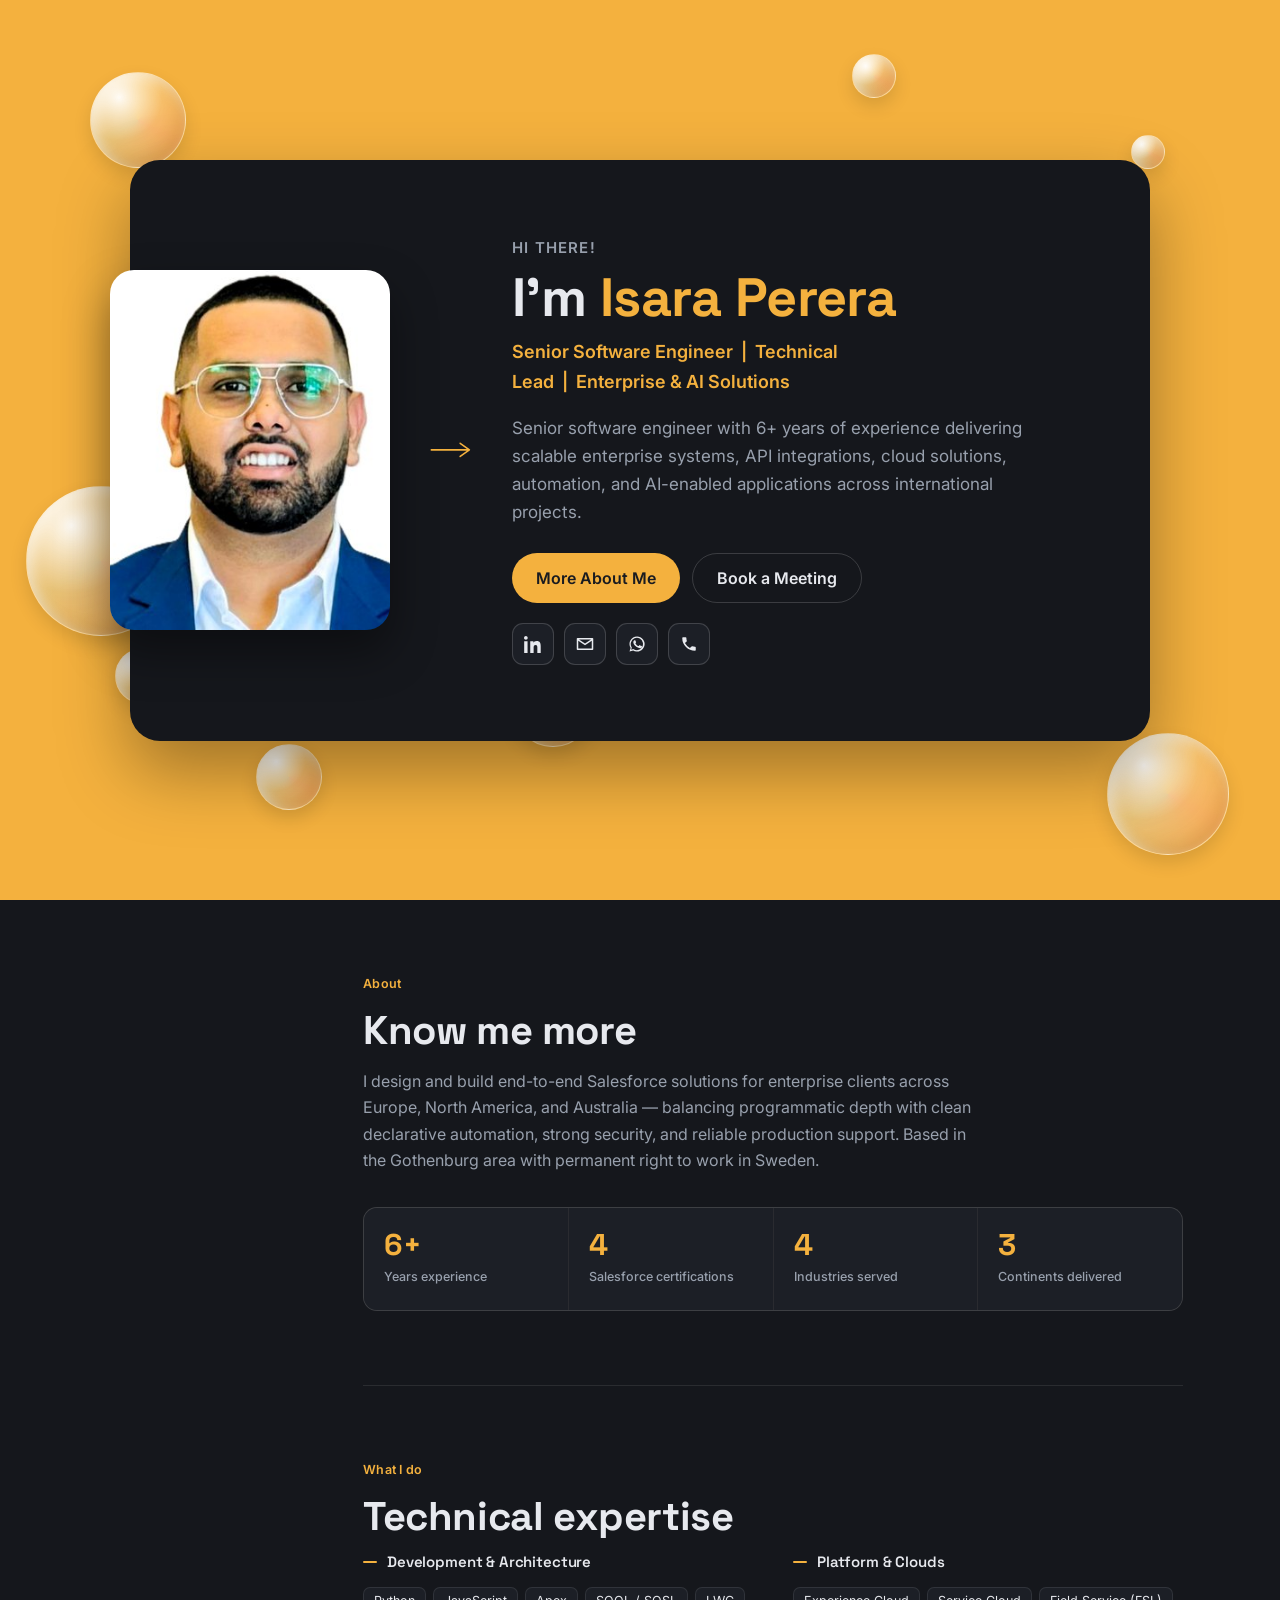
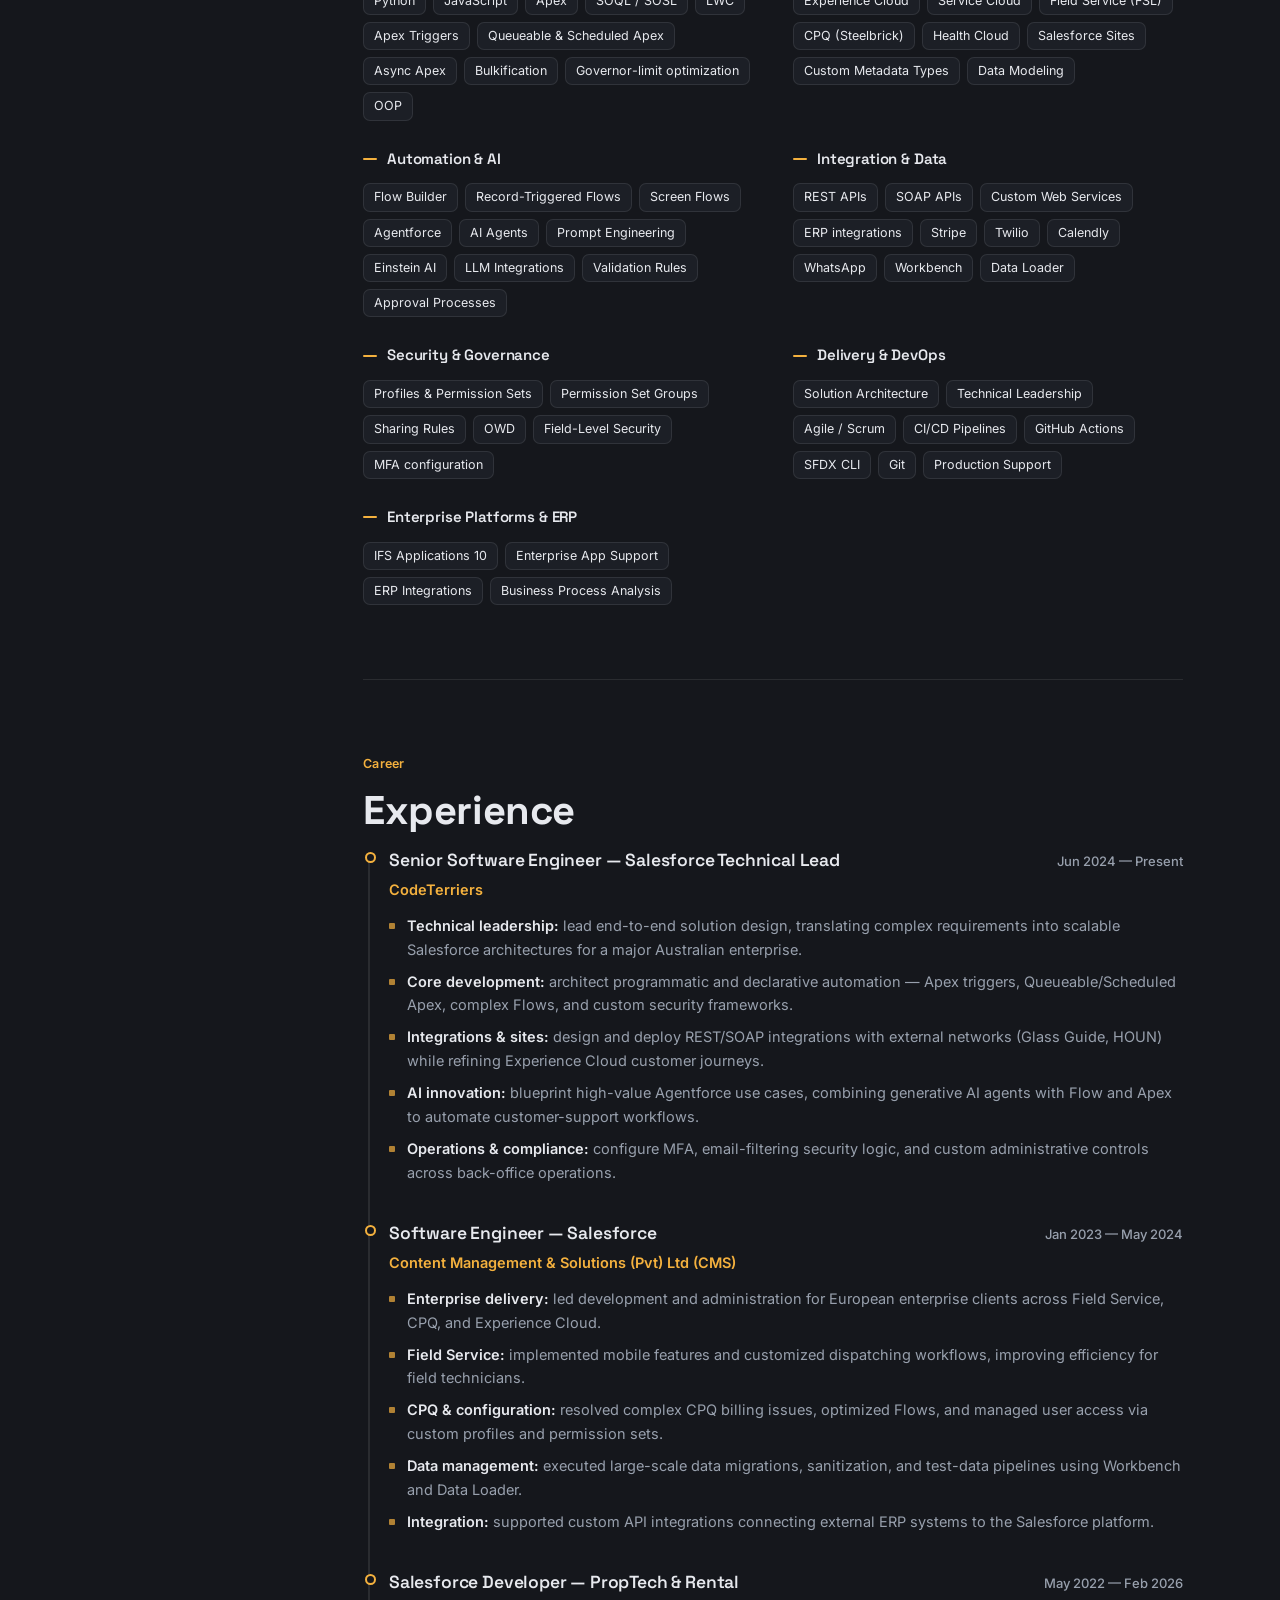
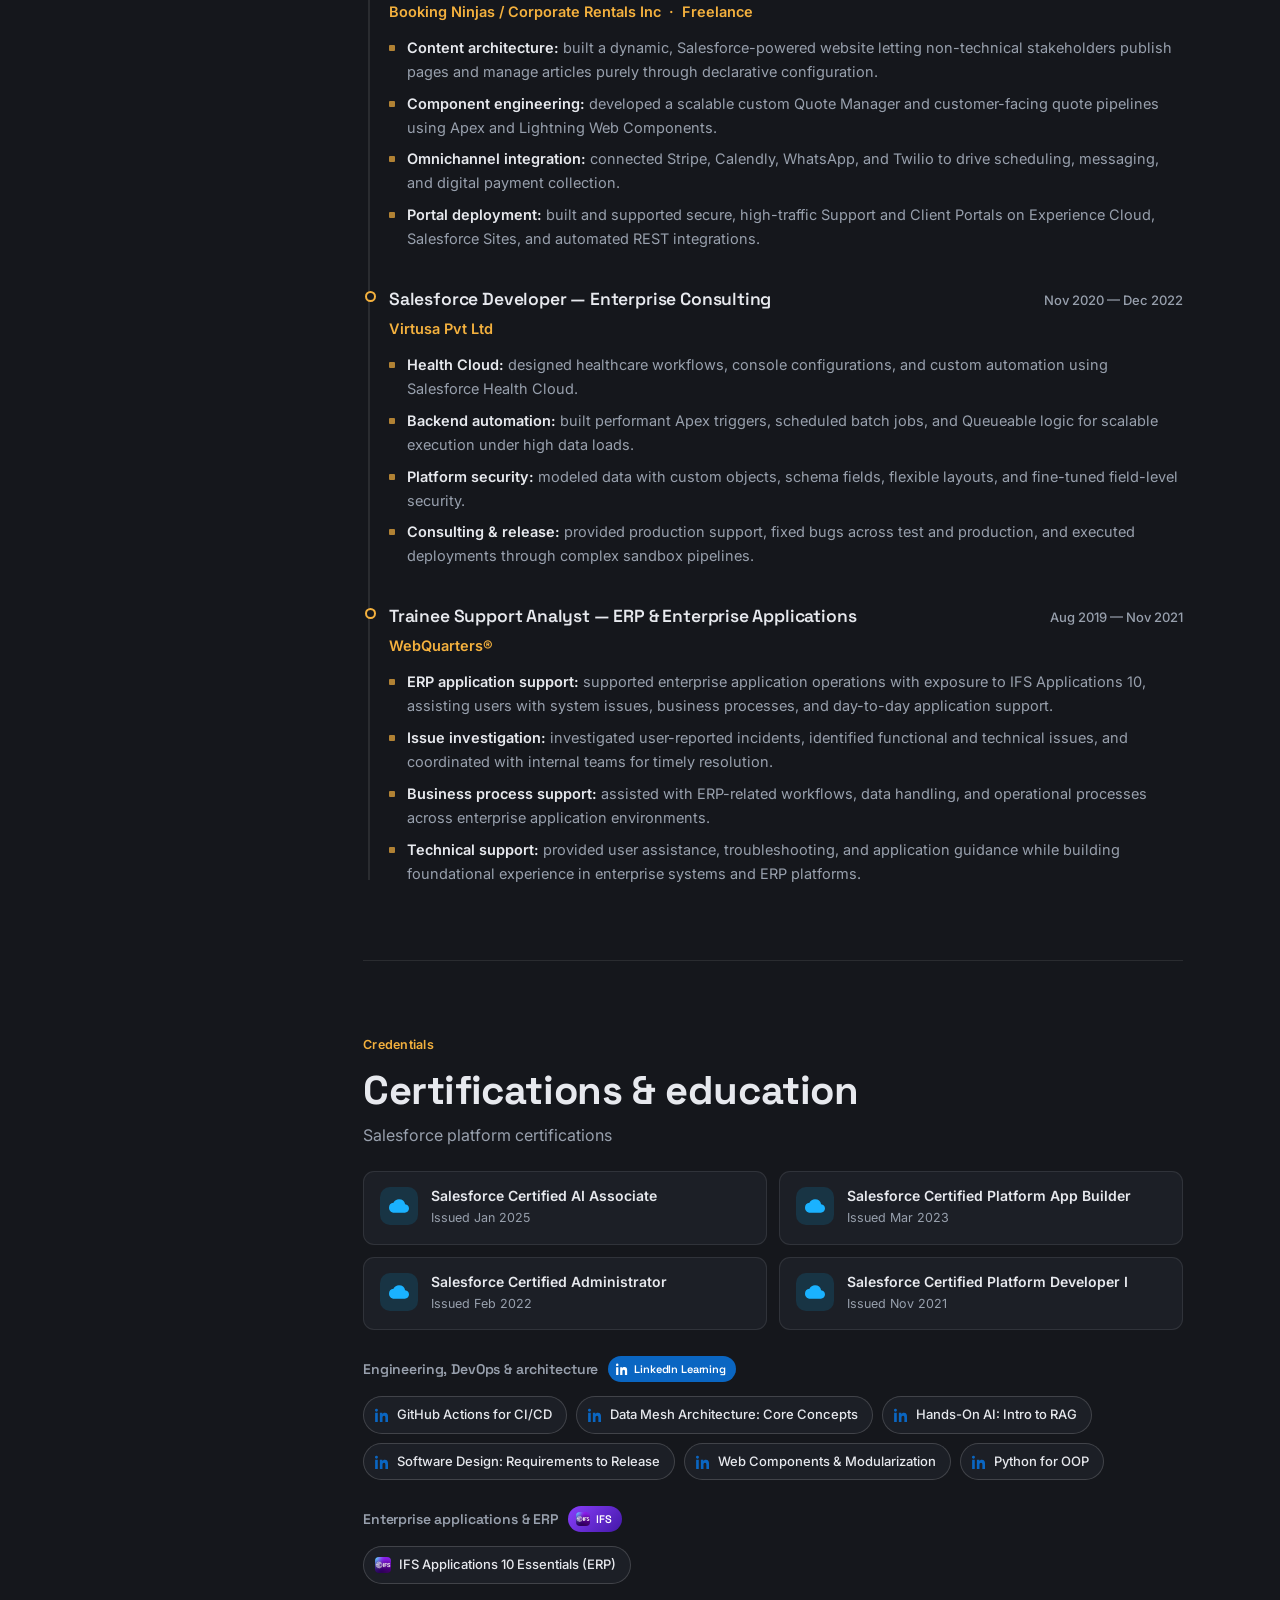
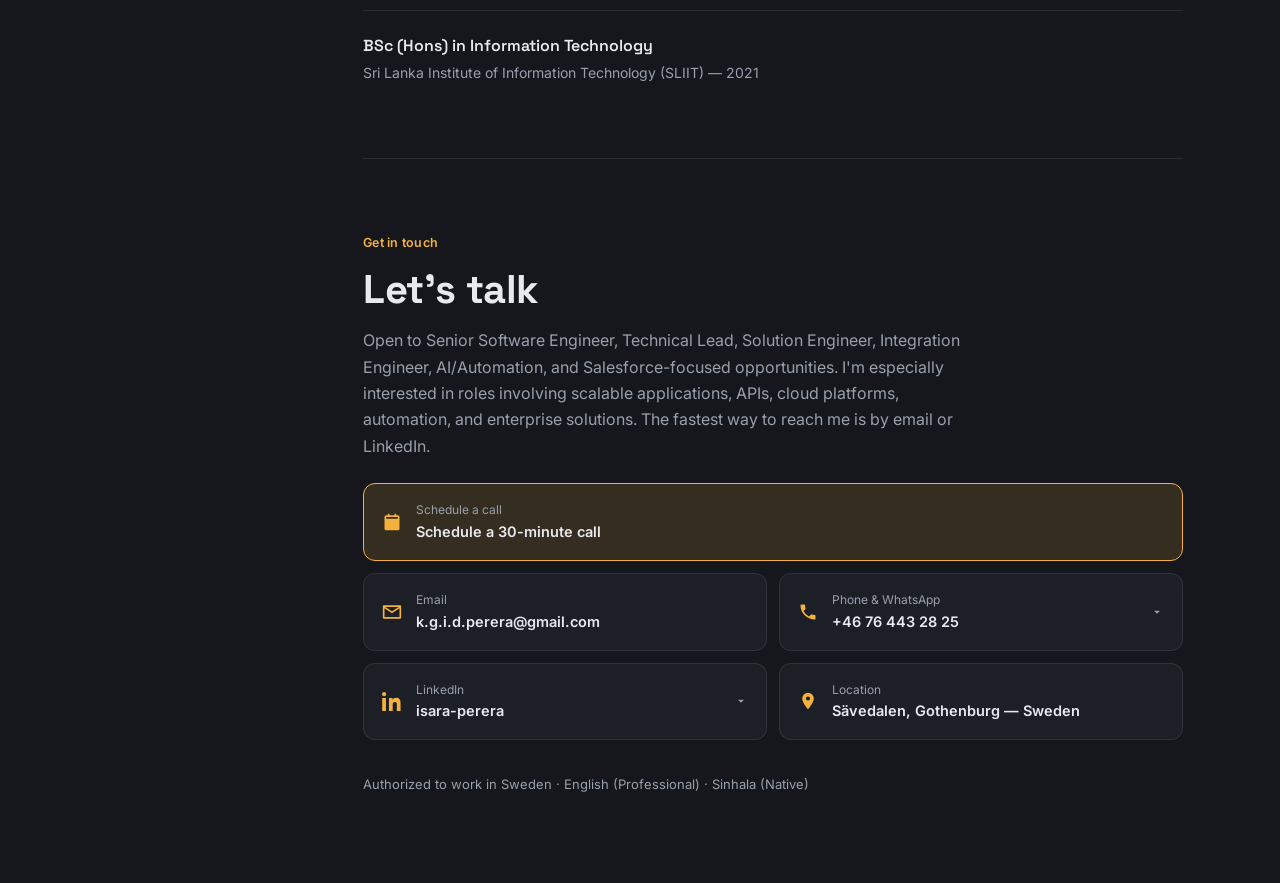
==== index.html @ 3a5e93e7 "feat: add quick contact options with icons for LinkedIn, email, WhatsApp, and phone" ====
<!DOCTYPE html>
<html lang="en" data-theme="amber">
<head>
<meta charset="UTF-8">
<meta name="viewport" content="width=device-width, initial-scale=1, viewport-fit=cover">
<meta name="google-site-verification" content="HHTcmz56D9b83a07mxoFYYijJ1wUffvLpHTRKoMiZHQ" />
<title>Isara Perera — Senior Software Engineer & Technical Lead</title>
<link rel="preconnect" href="https://fonts.googleapis.com">
<link rel="preconnect" href="https://fonts.gstatic.com" crossorigin>
<link href="https://fonts.googleapis.com/css2?family=Space+Grotesk:wght@500;600;700&family=Inter:wght@400;500;600&display=swap" rel="stylesheet">
<link href="https://assets.calendly.com/assets/external/widget.css" rel="stylesheet">
<link rel="stylesheet" href="css/styles.css">
</head>
<body class="cover-open">

  <!-- LANDING COVER -->
  <div class="cover" id="cover">
    <div class="cover-bubbles" aria-hidden="true">
      <span class="bub b1"></span>
      <span class="bub b2"></span>
      <span class="bub b3"></span>
      <span class="bub b4"></span>
      <span class="bub b5"></span>
      <span class="bub b6"></span>
      <span class="bub b7"></span>
      <span class="bub b8"></span>
      <span class="bub b9"></span>
      <span class="bub b10"></span>
      <span class="bub b11"></span>
    </div>
    <div class="cover-card">
      <div class="cover-photo-wrap">
        <div class="cover-photo">
          <img id="coverImg" class="zoomable" alt="Isara Perera">
          <span class="zoom-hint"><svg viewBox="0 0 24 24" fill="none" stroke="currentColor" stroke-width="2"><circle cx="11" cy="11" r="7"/><path d="M21 21l-4.3-4.3M11 8v6M8 11h6"/></svg>Click to zoom</span>
        </div>
      </div>
      <div class="cover-arrow" aria-hidden="true">
        <svg viewBox="0 0 64 24" fill="none" xmlns="http://www.w3.org/2000/svg">
          <path d="M2 12h56M46 2l14 10-14 10" stroke="currentColor" stroke-width="2.4" stroke-linecap="round" stroke-linejoin="round"/>
        </svg>
      </div>
      <div class="cover-text">
        <p class="cover-hi">Hi there!</p>
        <h1 class="cover-name">I'm <b>Isara Perera</b></h1>
        <p class="cover-role">Senior Software Engineer &nbsp;|&nbsp; Technical Lead &nbsp;|&nbsp; Enterprise &amp; AI Solutions</p>
        <p class="cover-blurb">Senior software engineer with 6+ years of experience delivering scalable enterprise systems, API integrations, cloud solutions, automation, and AI-enabled applications across international projects.</p>
        <div class="cover-cta">
          <button type="button" class="btn solid cover-btn" id="moreAboutBtn">More About Me</button>
          <button type="button" class="btn ghost cover-btn calendly-trigger" data-calendly-url="https://calendly.com/k-g-i-d-perera/30min">Book a Meeting</button>
        </div>
        <div class="cover-quick" role="group" aria-label="Quick contact actions">
          <a href="https://www.linkedin.com/in/isara-perera-a43a0313a" target="_blank" rel="noopener" aria-label="LinkedIn">
            <svg viewBox="0 0 24 24"><path d="M4.98 3.5A2.5 2.5 0 1 1 0 3.5a2.5 2.5 0 0 1 4.98 0ZM.24 8.25h4.5V24H.24V8.25ZM8.24 8.25h4.32v2.15h.06c.6-1.14 2.07-2.34 4.26-2.34 4.56 0 5.4 3 5.4 6.9V24h-4.5v-6.9c0-1.65-.03-3.78-2.3-3.78-2.3 0-2.65 1.8-2.65 3.66V24h-4.5V8.25Z"/></svg>
          </a>
          <a href="mailto:k.g.i.d.perera@gmail.com" aria-label="Email">
            <svg viewBox="0 0 24 24"><path d="M2 4h20a1 1 0 0 1 1 1v14a1 1 0 0 1-1 1H2a1 1 0 0 1-1-1V5a1 1 0 0 1 1-1Zm10 7.2 8-5.2H4l8 5.2Zm0 2.3L3 7.6V18h18V7.6l-9 5.9Z"/></svg>
          </a>
          <a href="https://wa.me/46764432825" target="_blank" rel="noopener" aria-label="WhatsApp">
            <svg viewBox="0 0 24 24"><path d="M17.5 14.4c-.3-.1-1.6-.8-1.9-.9-.2-.1-.4-.1-.6.1-.2.3-.7.9-.8 1-.2.2-.3.2-.5.1-.3-.1-1.2-.4-2.2-1.4-.8-.7-1.4-1.6-1.5-1.9-.2-.3 0-.4.1-.6l.4-.5c.1-.1.2-.3.2-.4.1-.2 0-.3 0-.5-.1-.1-.6-1.5-.8-2-.2-.5-.4-.4-.6-.4h-.5c-.2 0-.5.1-.7.3-.2.3-1 1-1 2.3 0 1.4 1 2.7 1.1 2.9.1.2 2 3.1 4.9 4.3.7.3 1.2.5 1.6.6.7.2 1.3.2 1.8.1.5-.1 1.6-.7 1.9-1.3.2-.6.2-1.1.2-1.3-.1-.1-.3-.2-.6-.3ZM12 2a10 10 0 0 0-8.5 15.2L2 22l4.9-1.5A10 10 0 1 0 12 2Zm0 18.2c-1.6 0-3.2-.4-4.5-1.3l-.3-.2-3 .9.9-2.9-.2-.3A8.2 8.2 0 1 1 12 20.2Z"/></svg>
          </a>
          <a href="tel:+46764432825" aria-label="Call">
            <svg viewBox="0 0 24 24"><path d="M6.6 10.8a15.9 15.9 0 0 0 6.6 6.6l2.2-2.2a1 1 0 0 1 1-.25c1.1.37 2.3.57 3.6.57a1 1 0 0 1 1 1V20a1 1 0 0 1-1 1A17 17 0 0 1 3 4a1 1 0 0 1 1-1h3.5a1 1 0 0 1 1 1c0 1.3.2 2.5.57 3.6a1 1 0 0 1-.25 1L6.6 10.8Z"/></svg>
          </a>
        </div>
      </div>
    </div>
  </div>

  <!-- MOBILE TOPBAR -->
  <header class="topbar">
    <span class="tb-name">Isara Perera</span>
    <button class="menu-btn" id="menuBtn" aria-label="Open navigation" aria-expanded="false">
      <span></span><span></span><span></span>
    </button>
  </header>
  <div class="scrim" id="scrim"></div>

  <!-- LEFT RAIL -->
  <aside class="rail home-active" id="rail">
    <div class="avatar"><img id="avatarImg" src="[data-uri]" alt="Isara Perera"></div>
    <div class="name">Isara Perera</div>
    <div class="role">Senior Software Engineer</div>
    <div class="role">Technical Lead</div>
    <hr>
    <nav class="railnav" id="railnav">
      <a href="#home" class="active"><span class="dot"></span>Home</a>
      <a href="#about"><span class="dot"></span>About</a>
      <a href="#expertise"><span class="dot"></span>Expertise</a>
      <a href="#experience"><span class="dot"></span>Experience</a>
      <a href="#certifications"><span class="dot"></span>Certifications</a>
      <a href="#contact"><span class="dot"></span>Contact</a>
    </nav>
    <div class="foot">
      <div class="socials">
        <a href="https://www.linkedin.com/in/isara-perera-a43a0313a" target="_blank" rel="noopener" aria-label="LinkedIn">
          <svg viewBox="0 0 24 24"><path d="M4.98 3.5A2.5 2.5 0 1 1 0 3.5a2.5 2.5 0 0 1 4.98 0ZM.24 8.25h4.5V24H.24V8.25ZM8.24 8.25h4.32v2.15h.06c.6-1.14 2.07-2.34 4.26-2.34 4.56 0 5.4 3 5.4 6.9V24h-4.5v-6.9c0-1.65-.03-3.78-2.3-3.78-2.3 0-2.65 1.8-2.65 3.66V24h-4.5V8.25Z"/></svg>
        </a>
        <a href="mailto:k.g.i.d.perera@gmail.com" aria-label="Email">
          <svg viewBox="0 0 24 24"><path d="M2 4h20a1 1 0 0 1 1 1v14a1 1 0 0 1-1 1H2a1 1 0 0 1-1-1V5a1 1 0 0 1 1-1Zm10 7.2 8-5.2H4l8 5.2Zm0 2.3L3 7.6V18h18V7.6l-9 5.9Z"/></svg>
        </a>
        <a href="https://wa.me/46764432825" target="_blank" rel="noopener" aria-label="WhatsApp">
          <svg viewBox="0 0 24 24"><path d="M17.5 14.4c-.3-.1-1.6-.8-1.9-.9-.2-.1-.4-.1-.6.1-.2.3-.7.9-.8 1-.2.2-.3.2-.5.1-.3-.1-1.2-.4-2.2-1.4-.8-.7-1.4-1.6-1.5-1.9-.2-.3 0-.4.1-.6l.4-.5c.1-.1.2-.3.2-.4.1-.2 0-.3 0-.5-.1-.1-.6-1.5-.8-2-.2-.5-.4-.4-.6-.4h-.5c-.2 0-.5.1-.7.3-.2.3-1 1-1 2.3 0 1.4 1 2.7 1.1 2.9.1.2 2 3.1 4.9 4.3.7.3 1.2.5 1.6.6.7.2 1.3.2 1.8.1.5-.1 1.6-.7 1.9-1.3.2-.6.2-1.1.2-1.3-.1-.1-.3-.2-.6-.3ZM12 2a10 10 0 0 0-8.5 15.2L2 22l4.9-1.5A10 10 0 1 0 12 2Zm0 18.2c-1.6 0-3.2-.4-4.5-1.3l-.3-.2-3 .9.9-2.9-.2-.3A8.2 8.2 0 1 1 12 20.2Z"/></svg>
        </a>
        <a href="tel:+46764432825" aria-label="Call">
          <svg viewBox="0 0 24 24"><path d="M6.6 10.8a15.9 15.9 0 0 0 6.6 6.6l2.2-2.2a1 1 0 0 1 1-.25c1.1.37 2.3.57 3.6.57a1 1 0 0 1 1 1V20a1 1 0 0 1-1 1A17 17 0 0 1 3 4a1 1 0 0 1 1-1h3.5a1 1 0 0 1 1 1c0 1.3.2 2.5.57 3.6a1 1 0 0 1-.25 1L6.6 10.8Z"/></svg>
        </a>
      </div>
      <div class="swatches" role="group" aria-label="Colour theme">
        <span class="lbl">Theme</span>
        <button class="swatch sw-amber" data-set="amber" aria-pressed="true" aria-label="Amber"></button>
        <button class="swatch sw-ocean" data-set="ocean" aria-pressed="false" aria-label="Ocean"></button>
        <button class="swatch sw-teal" data-set="teal" aria-pressed="false" aria-label="Teal"></button>
        <button class="swatch sw-violet" data-set="violet" aria-pressed="false" aria-label="Violet"></button>
        <button class="swatch sw-coral" data-set="coral" aria-pressed="false" aria-label="Coral"></button>
      </div>
    </div>
  </aside>

  <main>
    <!-- HERO -->
    <section id="home">
      <div class="hero-flex">
        <div class="hero-photo">
          <img id="heroImg" class="zoomable" alt="Isara Perera">
          <span class="zoom-hint"><svg viewBox="0 0 24 24" fill="none" stroke="currentColor" stroke-width="2"><circle cx="11" cy="11" r="7"/><path d="M21 21l-4.3-4.3M11 8v6M8 11h6"/></svg>Click to zoom</span>
        </div>
        <div class="hero-text">
          <h1 class="hero-name">I'm <b>Isara Perera</b></h1>
          <p class="hero-role">Senior Software Engineer &nbsp;|&nbsp; Technical Lead &nbsp;|&nbsp; Enterprise &amp; AI Solutions</p>
          <p class="hero-blurb">Senior Software Engineer and Technical Lead with 6+ years of experience across enterprise applications, ERP, integrations, automation, and cloud-based solutions. I turn complex business requirements into scalable, secure, and maintainable systems using modern software engineering practices, cloud platforms, APIs, automation, and AI — with deep expertise in Salesforce.</p>
          <div class="hero-cta">
            <a href="#experience" class="btn solid">See my work</a>
            <a href="#contact" class="btn ghost">Get in touch</a>
            <a href="Isara-Perera-CV.pdf" class="btn ghost" download>Download CV</a>
          </div>
        </div>
      </div>
    </section>

    <!-- ABOUT -->
    <section id="about">
      <p class="eyebrow">About</p>
      <h2 class="title">Know me more</h2>
      <p class="lead">I design and build end-to-end Salesforce solutions for enterprise clients across Europe, North America, and Australia — balancing programmatic depth with clean declarative automation, strong security, and reliable production support. Based in the Gothenburg area with permanent right to work in Sweden.</p>
      <div class="stats">
        <div class="stat"><div class="n">6+</div><div class="k">Years experience</div></div>
        <div class="stat"><div class="n">4</div><div class="k">Salesforce certifications</div></div>
        <div class="stat"><div class="n">4</div><div class="k">Industries served</div></div>
        <div class="stat"><div class="n">3</div><div class="k">Continents delivered</div></div>
      </div>
    </section>

    <!-- EXPERTISE -->
    <section id="expertise">
      <p class="eyebrow">What I do</p>
      <h2 class="title">Technical expertise</h2>
      <div class="exp-grid">
        <div class="exp-cat">
          <h3>Development &amp; Architecture</h3>
          <div class="tags">
            <span class="tag">Python</span><span class="tag">JavaScript</span>
            <span class="tag">Apex</span><span class="tag">SOQL / SOSL</span><span class="tag">LWC</span>
            <span class="tag">Apex Triggers</span><span class="tag">Queueable &amp; Scheduled Apex</span>
            <span class="tag">Async Apex</span><span class="tag">Bulkification</span>
            <span class="tag">Governor-limit optimization</span><span class="tag">OOP</span>
          </div>
        </div>
        <div class="exp-cat">
          <h3>Platform &amp; Clouds</h3>
          <div class="tags">
            <span class="tag">Experience Cloud</span><span class="tag">Service Cloud</span>
            <span class="tag">Field Service (FSL)</span><span class="tag">CPQ (Steelbrick)</span>
            <span class="tag">Health Cloud</span><span class="tag">Salesforce Sites</span>
            <span class="tag">Custom Metadata Types</span><span class="tag">Data Modeling</span>
          </div>
        </div>
        <div class="exp-cat">
          <h3>Automation &amp; AI</h3>
          <div class="tags">
            <span class="tag">Flow Builder</span><span class="tag">Record-Triggered Flows</span>
            <span class="tag">Screen Flows</span><span class="tag">Agentforce</span>
            <span class="tag">AI Agents</span><span class="tag">Prompt Engineering</span>
            <span class="tag">Einstein AI</span><span class="tag">LLM Integrations</span>
            <span class="tag">Validation Rules</span><span class="tag">Approval Processes</span>
          </div>
        </div>
        <div class="exp-cat">
          <h3>Integration &amp; Data</h3>
          <div class="tags">
            <span class="tag">REST APIs</span><span class="tag">SOAP APIs</span>
            <span class="tag">Custom Web Services</span><span class="tag">ERP integrations</span>
            <span class="tag">Stripe</span><span class="tag">Twilio</span><span class="tag">Calendly</span><span class="tag">WhatsApp</span>
            <span class="tag">Workbench</span><span class="tag">Data Loader</span>
          </div>
        </div>
        <div class="exp-cat">
          <h3>Security &amp; Governance</h3>
          <div class="tags">
            <span class="tag">Profiles &amp; Permission Sets</span><span class="tag">Permission Set Groups</span>
            <span class="tag">Sharing Rules</span><span class="tag">OWD</span>
            <span class="tag">Field-Level Security</span><span class="tag">MFA configuration</span>
          </div>
        </div>
        <div class="exp-cat">
          <h3>Delivery &amp; DevOps</h3>
          <div class="tags">
            <span class="tag">Solution Architecture</span><span class="tag">Technical Leadership</span>
            <span class="tag">Agile / Scrum</span><span class="tag">CI/CD Pipelines</span>
            <span class="tag">GitHub Actions</span><span class="tag">SFDX CLI</span>
            <span class="tag">Git</span><span class="tag">Production Support</span>
          </div>
        </div>
        <div class="exp-cat">
          <h3>Enterprise Platforms &amp; ERP</h3>
          <div class="tags">
            <span class="tag">IFS Applications 10</span><span class="tag">Enterprise App Support</span>
            <span class="tag">ERP Integrations</span><span class="tag">Business Process Analysis</span>
          </div>
        </div>
      </div>
    </section>

    <!-- EXPERIENCE -->
    <section id="experience">
      <p class="eyebrow">Career</p>
      <h2 class="title">Experience</h2>
      <div class="timeline">
        <article class="job">
          <div class="top">
            <div>
              <h3 class="jt">Senior Software Engineer — Salesforce Technical Lead</h3>
              <p class="co">CodeTerriers</p>
            </div>
            <span class="when">Jun 2024 — Present</span>
          </div>
          <ul>
            <li><b>Technical leadership:</b> lead end-to-end solution design, translating complex requirements into scalable Salesforce architectures for a major Australian enterprise.</li>
            <li><b>Core development:</b> architect programmatic and declarative automation — Apex triggers, Queueable/Scheduled Apex, complex Flows, and custom security frameworks.</li>
            <li><b>Integrations &amp; sites:</b> design and deploy REST/SOAP integrations with external networks (Glass Guide, HOUN) while refining Experience Cloud customer journeys.</li>
            <li><b>AI innovation:</b> blueprint high-value Agentforce use cases, combining generative AI agents with Flow and Apex to automate customer-support workflows.</li>
            <li><b>Operations &amp; compliance:</b> configure MFA, email-filtering security logic, and custom administrative controls across back-office operations.</li>
          </ul>
        </article>

        <article class="job">
          <div class="top">
            <div>
              <h3 class="jt">Software Engineer — Salesforce</h3>
              <p class="co">Content Management &amp; Solutions (Pvt) Ltd (CMS)</p>
            </div>
            <span class="when">Jan 2023 — May 2024</span>
          </div>
          <ul>
            <li><b>Enterprise delivery:</b> led development and administration for European enterprise clients across Field Service, CPQ, and Experience Cloud.</li>
            <li><b>Field Service:</b> implemented mobile features and customized dispatching workflows, improving efficiency for field technicians.</li>
            <li><b>CPQ &amp; configuration:</b> resolved complex CPQ billing issues, optimized Flows, and managed user access via custom profiles and permission sets.</li>
            <li><b>Data management:</b> executed large-scale data migrations, sanitization, and test-data pipelines using Workbench and Data Loader.</li>
            <li><b>Integration:</b> supported custom API integrations connecting external ERP systems to the Salesforce platform.</li>
          </ul>
        </article>

        <article class="job">
          <div class="top">
            <div>
              <h3 class="jt">Salesforce Developer — PropTech &amp; Rental</h3>
              <p class="co">Booking Ninjas / Corporate Rentals Inc &nbsp;·&nbsp; Freelance</p>
            </div>
            <span class="when">May 2022 — Feb 2026</span>
          </div>
          <ul>
            <li><b>Content architecture:</b> built a dynamic, Salesforce-powered website letting non-technical stakeholders publish pages and manage articles purely through declarative configuration.</li>
            <li><b>Component engineering:</b> developed a scalable custom Quote Manager and customer-facing quote pipelines using Apex and Lightning Web Components.</li>
            <li><b>Omnichannel integration:</b> connected Stripe, Calendly, WhatsApp, and Twilio to drive scheduling, messaging, and digital payment collection.</li>
            <li><b>Portal deployment:</b> built and supported secure, high-traffic Support and Client Portals on Experience Cloud, Salesforce Sites, and automated REST integrations.</li>
          </ul>
        </article>

        <article class="job">
          <div class="top">
            <div>
              <h3 class="jt">Salesforce Developer — Enterprise Consulting</h3>
              <p class="co">Virtusa Pvt Ltd</p>
            </div>
            <span class="when">Nov 2020 — Dec 2022</span>
          </div>
          <ul>
            <li><b>Health Cloud:</b> designed healthcare workflows, console configurations, and custom automation using Salesforce Health Cloud.</li>
            <li><b>Backend automation:</b> built performant Apex triggers, scheduled batch jobs, and Queueable logic for scalable execution under high data loads.</li>
            <li><b>Platform security:</b> modeled data with custom objects, schema fields, flexible layouts, and fine-tuned field-level security.</li>
            <li><b>Consulting &amp; release:</b> provided production support, fixed bugs across test and production, and executed deployments through complex sandbox pipelines.</li>
          </ul>
        </article>

        <article class="job">
          <div class="top">
            <div>
              <h3 class="jt">Trainee Support Analyst — ERP &amp; Enterprise Applications</h3>
              <p class="co">WebQuarters&reg;</p>
            </div>
            <span class="when">Aug 2019 — Nov 2021</span>
          </div>
          <ul>
            <li><b>ERP application support:</b> supported enterprise application operations with exposure to IFS Applications 10, assisting users with system issues, business processes, and day-to-day application support.</li>
            <li><b>Issue investigation:</b> investigated user-reported incidents, identified functional and technical issues, and coordinated with internal teams for timely resolution.</li>
            <li><b>Business process support:</b> assisted with ERP-related workflows, data handling, and operational processes across enterprise application environments.</li>
            <li><b>Technical support:</b> provided user assistance, troubleshooting, and application guidance while building foundational experience in enterprise systems and ERP platforms.</li>
          </ul>
        </article>
      </div>
    </section>

    <!-- CERTIFICATIONS -->
    <section id="certifications">
      <p class="eyebrow">Credentials</p>
      <h2 class="title">Certifications &amp; education</h2>
      <p class="lead cert-lead">Salesforce platform certifications</p>
      <div class="cert-grid">
        <div class="cert"><div class="badge" aria-hidden="true"></div><div><div class="cn">Salesforce Certified AI Associate</div><div class="cd">Issued Jan 2025</div></div></div>
        <div class="cert"><div class="badge" aria-hidden="true"></div><div><div class="cn">Salesforce Certified Platform App Builder</div><div class="cd">Issued Mar 2023</div></div></div>
        <div class="cert"><div class="badge" aria-hidden="true"></div><div><div class="cn">Salesforce Certified Administrator</div><div class="cd">Issued Feb 2022</div></div></div>
        <div class="cert"><div class="badge" aria-hidden="true"></div><div><div class="cn">Salesforce Certified Platform Developer I</div><div class="cd">Issued Nov 2021</div></div></div>
      </div>

      <div class="cert-more">
        <h3>Engineering, DevOps &amp; architecture <span class="prov"><svg viewBox="0 0 24 24" aria-hidden="true"><path d="M4.98 3.5A2.5 2.5 0 1 1 0 3.5a2.5 2.5 0 0 1 4.98 0ZM.24 8.25h4.5V24H.24V8.25ZM8.24 8.25h4.32v2.15h.06c.6-1.14 2.07-2.34 4.26-2.34 4.56 0 5.4 3 5.4 6.9V24h-4.5v-6.9c0-1.65-.03-3.78-2.3-3.78-2.3 0-2.65 1.8-2.65 3.66V24h-4.5V8.25Z"/></svg>LinkedIn Learning</span></h3>
        <div class="chips">
          <span class="chip">GitHub Actions for CI/CD</span>
          <span class="chip">Data Mesh Architecture: Core Concepts</span>
          <span class="chip">Hands-On AI: Intro to RAG</span>
          <span class="chip">Software Design: Requirements to Release</span>
          <span class="chip">Web Components &amp; Modularization</span>
          <span class="chip">Python for OOP</span>
        </div>
      </div>

      <div class="cert-more">
        <h3>Enterprise applications &amp; ERP <span class="prov prov-ifs"><img src="[data-uri]" alt="" />IFS</span></h3>
        <div class="chips">
          <span class="chip chip-ifs">IFS Applications 10 Essentials (ERP)</span>
        </div>
      </div>

      <div class="edu">
        <div class="d">BSc (Hons) in Information Technology</div>
        <div class="s">Sri Lanka Institute of Information Technology (SLIIT) — 2021</div>
      </div>
    </section>

    <!-- CONTACT -->
    <section id="contact">
      <p class="eyebrow">Get in touch</p>
      <h2 class="title">Let's talk</h2>
      <p class="lead">Open to Senior Software Engineer, Technical Lead, Solution Engineer, Integration Engineer, AI/Automation, and Salesforce-focused opportunities. I'm especially interested in roles involving scalable applications, APIs, cloud platforms, automation, and enterprise solutions. The fastest way to reach me is by email or LinkedIn.</p>
      <div class="contact-grid">
        <a class="cc cc-cal calendly-trigger" href="https://calendly.com/k-g-i-d-perera/30min" target="_blank" rel="noopener" data-calendly-url="https://calendly.com/k-g-i-d-perera/30min">
          <svg viewBox="0 0 24 24"><path d="M7 2v2H5a2 2 0 0 0-2 2v14a2 2 0 0 0 2 2h14a2 2 0 0 0 2-2V6a2 2 0 0 0-2-2h-2V2h-2v2H9V2H7Zm12 8H5v10h14V10ZM5 8V6h14v2H5Z"/></svg>
          <div><div class="l">Schedule a call</div><div class="v">Schedule a 30-minute call</div></div>
        </a>
        <a class="cc" href="mailto:k.g.i.d.perera@gmail.com">
          <svg viewBox="0 0 24 24"><path d="M2 4h20a1 1 0 0 1 1 1v14a1 1 0 0 1-1 1H2a1 1 0 0 1-1-1V5a1 1 0 0 1 1-1Zm10 7.2 8-5.2H4l8 5.2Zm0 2.3L3 7.6V18h18V7.6l-9 5.9Z"/></svg>
          <div><div class="l">Email</div><div class="v">k.g.i.d.perera@gmail.com</div></div>
        </a>
        <div class="cc cc-phone" id="phoneCard" role="button" tabindex="0" aria-haspopup="true" aria-expanded="false">
          <svg viewBox="0 0 24 24"><path d="M6.6 10.8a15.9 15.9 0 0 0 6.6 6.6l2.2-2.2a1 1 0 0 1 1-.25c1.1.37 2.3.57 3.6.57a1 1 0 0 1 1 1V20a1 1 0 0 1-1 1A17 17 0 0 1 3 4a1 1 0 0 1 1-1h3.5a1 1 0 0 1 1 1c0 1.3.2 2.5.57 3.6a1 1 0 0 1-.25 1L6.6 10.8Z"/></svg>
          <div><div class="l">Phone &amp; WhatsApp</div><div class="v">+46 76 443 28 25</div></div>
          <svg class="chev" viewBox="0 0 24 24"><path d="M7 10l5 5 5-5z"/></svg>
          <div class="phone-menu" id="phoneMenu">
            <a class="call-opt" href="tel:+46764432825">
              <svg viewBox="0 0 24 24"><path d="M6.6 10.8a15.9 15.9 0 0 0 6.6 6.6l2.2-2.2a1 1 0 0 1 1-.25c1.1.37 2.3.57 3.6.57a1 1 0 0 1 1 1V20a1 1 0 0 1-1 1A17 17 0 0 1 3 4a1 1 0 0 1 1-1h3.5a1 1 0 0 1 1 1c0 1.3.2 2.5.57 3.6a1 1 0 0 1-.25 1L6.6 10.8Z"/></svg>
              Call
            </a>
            <a class="wa-opt" href="https://wa.me/46764432825" target="_blank" rel="noopener">
              <svg viewBox="0 0 24 24"><path d="M17.5 14.4c-.3-.1-1.6-.8-1.9-.9-.2-.1-.4-.1-.6.1-.2.3-.7.9-.8 1-.2.2-.3.2-.5.1-.3-.1-1.2-.4-2.2-1.4-.8-.7-1.4-1.6-1.5-1.9-.2-.3 0-.4.1-.6l.4-.5c.1-.1.2-.3.2-.4.1-.2 0-.3 0-.5-.1-.1-.6-1.5-.8-2-.2-.5-.4-.4-.6-.4h-.5c-.2 0-.5.1-.7.3-.2.3-1 1-1 2.3 0 1.4 1 2.7 1.1 2.9.1.2 2 3.1 4.9 4.3.7.3 1.2.5 1.6.6.7.2 1.3.2 1.8.1.5-.1 1.6-.7 1.9-1.3.2-.6.2-1.1.2-1.3-.1-.1-.3-.2-.6-.3ZM12 2a10 10 0 0 0-8.5 15.2L2 22l4.9-1.5A10 10 0 1 0 12 2Zm0 18.2c-1.6 0-3.2-.4-4.5-1.3l-.3-.2-3 .9.9-2.9-.2-.3A8.2 8.2 0 1 1 12 20.2Z"/></svg>
              WhatsApp
            </a>
          </div>
        </div>
        <div class="cc cc-phone" id="linkedinCard" role="button" tabindex="0" aria-haspopup="true" aria-expanded="false">
          <svg viewBox="0 0 24 24"><path d="M4.98 3.5A2.5 2.5 0 1 1 0 3.5a2.5 2.5 0 0 1 4.98 0ZM.24 8.25h4.5V24H.24V8.25ZM8.24 8.25h4.32v2.15h.06c.6-1.14 2.07-2.34 4.26-2.34 4.56 0 5.4 3 5.4 6.9V24h-4.5v-6.9c0-1.65-.03-3.78-2.3-3.78-2.3 0-2.65 1.8-2.65 3.66V24h-4.5V8.25Z"/></svg>
          <div><div class="l">LinkedIn</div><div class="v">isara-perera</div></div>
          <svg class="chev" viewBox="0 0 24 24"><path d="M7 10l5 5 5-5z"/></svg>
          <div class="phone-menu" id="linkedinMenu">
            <a class="li-opt" href="https://www.linkedin.com/in/isara-perera-a43a0313a" target="_blank" rel="noopener">
              <svg viewBox="0 0 24 24"><path d="M4.98 3.5A2.5 2.5 0 1 1 0 3.5a2.5 2.5 0 0 1 4.98 0ZM.24 8.25h4.5V24H.24V8.25ZM8.24 8.25h4.32v2.15h.06c.6-1.14 2.07-2.34 4.26-2.34 4.56 0 5.4 3 5.4 6.9V24h-4.5v-6.9c0-1.65-.03-3.78-2.3-3.78-2.3 0-2.65 1.8-2.65 3.66V24h-4.5V8.25Z"/></svg>
              Connect
            </a>
            <a class="li-opt" href="https://www.linkedin.com/messaging/compose/?recipient=isara-perera-a43a0313a" target="_blank" rel="noopener">
              <svg viewBox="0 0 24 24"><path d="M20 2H4a2 2 0 0 0-2 2v18l4-4h14a2 2 0 0 0 2-2V4a2 2 0 0 0-2-2Z"/></svg>
              Message
            </a>
          </div>
        </div>
        <div class="cc" style="cursor:default">
          <svg viewBox="0 0 24 24"><path d="M12 2a7 7 0 0 0-7 7c0 5 7 13 7 13s7-8 7-13a7 7 0 0 0-7-7Zm0 9.5A2.5 2.5 0 1 1 12 6.5a2.5 2.5 0 0 1 0 5Z"/></svg>
          <div><div class="l">Location</div><div class="v">Sävedalen, Gothenburg — Sweden</div></div>
        </div>
      </div>
      <p class="foot-note">Authorized to work in Sweden · English (Professional) · Sinhala (Native)</p>
    </section>
  </main>

  <!-- PHOTO LIGHTBOX -->
  <div class="lightbox" id="lightbox" role="dialog" aria-modal="true" aria-label="Enlarged photo">
    <button class="lightbox-close" id="lightboxClose" aria-label="Close">
      <svg viewBox="0 0 24 24" fill="none" stroke="currentColor" stroke-width="2"><path d="M6 6l12 12M18 6L6 18"/></svg>
    </button>
    <img id="lightboxImg" alt="Isara Perera">
  </div>

  <!-- SKILL DETAIL POPUP -->
  <div class="skill-modal" id="skillModal" role="dialog" aria-modal="true" aria-labelledby="skillModalTitle">
    <div class="skill-modal-backdrop" data-close></div>
    <div class="skill-modal-panel">
      <button class="skill-modal-close" id="skillModalClose" aria-label="Close" data-close>
        <svg viewBox="0 0 24 24" fill="none" stroke="currentColor" stroke-width="2"><path d="M6 6l12 12M18 6L6 18"/></svg>
      </button>
      <div class="skill-modal-icon" id="skillModalIcon" aria-hidden="true"></div>
      <p class="skill-modal-category" id="skillModalCategory"></p>
      <h3 class="skill-modal-title" id="skillModalTitle"></h3>
      <div class="skill-modal-body">
        <div class="sm-block">
          <h4>In plain terms</h4>
          <p id="skillModalPlain"></p>
        </div>
        <div class="sm-block">
          <h4>Technical detail</h4>
          <p id="skillModalTechnical"></p>
        </div>
        <div class="sm-block">
          <h4>Where I've used it</h4>
          <p id="skillModalExample"></p>
        </div>
      </div>
    </div>
  </div>

  <!-- FLOATING QUICK ACTIONS -->
  <div class="fab-wrap" id="fabWrap">
    <div class="fab-actions" id="fabActions">
      <a class="fab-action" href="https://www.linkedin.com/in/isara-perera-a43a0313a" target="_blank" rel="noopener" aria-label="Connect on LinkedIn">
        <span class="fab-label">Connect on LinkedIn</span>
        <span class="fab-ico" style="background:#0a66c2"><svg viewBox="0 0 24 24" fill="#fff" aria-hidden="true"><path d="M4.98 3.5A2.5 2.5 0 1 1 0 3.5a2.5 2.5 0 0 1 4.98 0ZM.24 8.25h4.5V24H.24V8.25ZM8.24 8.25h4.32v2.15h.06c.6-1.14 2.07-2.34 4.26-2.34 4.56 0 5.4 3 5.4 6.9V24h-4.5v-6.9c0-1.65-.03-3.78-2.3-3.78-2.3 0-2.65 1.8-2.65 3.66V24h-4.5V8.25Z"/></svg></span>
      </a>
      <a class="fab-action" href="https://www.linkedin.com/messaging/compose/?recipient=isara-perera-a43a0313a" target="_blank" rel="noopener" aria-label="Message on LinkedIn">
        <span class="fab-label">Message on LinkedIn</span>
        <span class="fab-ico" style="background:#0a66c2"><svg viewBox="0 0 24 24" fill="#fff" aria-hidden="true"><path d="M20 2H4a2 2 0 0 0-2 2v18l4-4h14a2 2 0 0 0 2-2V4a2 2 0 0 0-2-2Z"/></svg></span>
      </a>
      <button type="button" class="fab-action calendly-trigger" data-calendly-url="https://calendly.com/k-g-i-d-perera/30min" aria-label="Schedule a meeting">
        <span class="fab-label">Schedule meeting</span>
        <span class="fab-ico" style="background:var(--surface);border:1px solid var(--line-strong)"><svg viewBox="0 0 24 24" fill="var(--accent)" aria-hidden="true"><path d="M7 2v2H5a2 2 0 0 0-2 2v14a2 2 0 0 0 2 2h14a2 2 0 0 0 2-2V6a2 2 0 0 0-2-2h-2V2h-2v2H9V2H7Zm12 8H5v10h14V10ZM5 8V6h14v2H5Z"/></svg></span>
      </button>
      <a class="fab-action" href="tel:+46764432825" aria-label="Call">
        <span class="fab-label">Call</span>
        <span class="fab-ico" style="background:var(--accent)"><svg viewBox="0 0 24 24" fill="var(--on-accent)" aria-hidden="true"><path d="M6.6 10.8a15.9 15.9 0 0 0 6.6 6.6l2.2-2.2a1 1 0 0 1 1-.25c1.1.37 2.3.57 3.6.57a1 1 0 0 1 1 1V20a1 1 0 0 1-1 1A17 17 0 0 1 3 4a1 1 0 0 1 1-1h3.5a1 1 0 0 1 1 1c0 1.3.2 2.5.57 3.6a1 1 0 0 1-.25 1L6.6 10.8Z"/></svg></span>
      </a>
      <a class="fab-action" href="https://wa.me/46764432825" target="_blank" rel="noopener" aria-label="WhatsApp">
        <span class="fab-label">WhatsApp</span>
        <span class="fab-ico" style="background:#25d366"><svg viewBox="0 0 24 24" fill="#fff" aria-hidden="true"><path d="M17.5 14.4c-.3-.1-1.6-.8-1.9-.9-.2-.1-.4-.1-.6.1-.2.3-.7.9-.8 1-.2.2-.3.2-.5.1-.3-.1-1.2-.4-2.2-1.4-.8-.7-1.4-1.6-1.5-1.9-.2-.3 0-.4.1-.6l.4-.5c.1-.1.2-.3.2-.4.1-.2 0-.3 0-.5-.1-.1-.6-1.5-.8-2-.2-.5-.4-.4-.6-.4h-.5c-.2 0-.5.1-.7.3-.2.3-1 1-1 2.3 0 1.4 1 2.7 1.1 2.9.1.2 2 3.1 4.9 4.3.7.3 1.2.5 1.6.6.7.2 1.3.2 1.8.1.5-.1 1.6-.7 1.9-1.3.2-.6.2-1.1.2-1.3-.1-.1-.3-.2-.6-.3ZM12 2a10 10 0 0 0-8.5 15.2L2 22l4.9-1.5A10 10 0 1 0 12 2Zm0 18.2c-1.6 0-3.2-.4-4.5-1.3l-.3-.2-3 .9.9-2.9-.2-.3A8.2 8.2 0 1 1 12 20.2Z"/></svg></span>
      </a>
    </div>
    <button type="button" class="fab-main" id="fabMain" aria-haspopup="true" aria-expanded="false" aria-controls="fabActions" aria-label="Quick contact actions">
      <span class="fab-pulse" aria-hidden="true"></span>
      <svg viewBox="0 0 24 24" aria-hidden="true"><path d="M11 4h2v7h7v2h-7v7h-2v-7H4v-2h7V4Z"/></svg>
    </button>
  </div>

<script src="https://assets.calendly.com/assets/external/widget.js" async></script>
<script src="js/skills-data.js"></script>
<script src="js/main.js"></script>
</body>
</html>
---- css/styles.css ----
/* ============================================================
     THEME TOKENS — change the default look by editing one line:
     the  data-theme="amber"  on the <html> tag above.
     Options built in: amber | ocean | teal | violet | coral
     Or tweak the hex values in :root below for a custom accent.
     ============================================================ */
  :root{
    --bg:#15171c;
    --surface:#1c1f26;
    --surface-2:#22262f;
    --text:#e7e9ee;
    --muted:#98a0ad;
    --line:rgba(255,255,255,.09);
    --line-strong:rgba(255,255,255,.16);

    /* accent + rail are overridden per theme below */
    --accent:#f4b13e;
    --accent-soft:rgba(244,177,62,.14);
    --rail:#f4b13e;
    --rail-ink:#191b20;
    --rail-ink-soft:rgba(25,27,32,.62);
    --rail-line:rgba(25,27,32,.18);
    --on-accent:#191b20;

    --maxw:820px;
    --rail-w:266px;
    --pad-top:env(safe-area-inset-top,0px);
    --pad-bottom:env(safe-area-inset-bottom,0px);
    box-sizing:border-box;
  }

  [data-theme="ocean"]{
    --accent:#3d9bff; --accent-soft:rgba(61,155,255,.16);
    --rail:#0f4c81; --rail-ink:#eef5ff; --rail-ink-soft:rgba(238,245,255,.66);
    --rail-line:rgba(255,255,255,.16); --on-accent:#0a0c10;
  }
  [data-theme="teal"]{
    --accent:#2dd4bf; --accent-soft:rgba(45,212,191,.16);
    --rail:#0d5b52; --rail-ink:#eafffb; --rail-ink-soft:rgba(234,255,251,.66);
    --rail-line:rgba(255,255,255,.16); --on-accent:#07100e;
  }
  [data-theme="violet"]{
    --accent:#9a86ff; --accent-soft:rgba(154,134,255,.18);
    --rail:#3a2f7a; --rail-ink:#f2efff; --rail-ink-soft:rgba(242,239,255,.66);
    --rail-line:rgba(255,255,255,.15); --on-accent:#0b0a12;
  }
  [data-theme="coral"]{
    --accent:#ff7a59; --accent-soft:rgba(255,122,89,.16);
    --rail:#8f3b2c; --rail-ink:#fff2ed; --rail-ink-soft:rgba(255,242,237,.66);
    --rail-line:rgba(255,255,255,.16); --on-accent:#180a06;
  }

  *,*::before,*::after{box-sizing:inherit}
  html{scroll-behavior:smooth;scroll-padding-top:calc(var(--pad-top) + 84px)}
  @media (prefers-reduced-motion:reduce){html{scroll-behavior:auto}}

  body{
    margin:0;
    padding-top:var(--pad-top);
    padding-bottom:var(--pad-bottom);
    background:var(--bg);
    color:var(--text);
    font-family:"Inter",system-ui,-apple-system,Segoe UI,Roboto,sans-serif;
    font-size:16px;line-height:1.65;
    -webkit-font-smoothing:antialiased;
    overflow-x:hidden;
  }

  h1,h2,h3,.display{font-family:"Space Grotesk","Inter",sans-serif;letter-spacing:-.01em}

  a{color:inherit}
  :focus-visible{outline:2px solid var(--accent);outline-offset:3px;border-radius:4px}

  /* ---------- LEFT RAIL ---------- */
  .rail{
    position:fixed;top:0;left:0;bottom:0;width:var(--rail-w);
    background:var(--rail);color:var(--rail-ink);
    display:flex;flex-direction:column;
    padding:calc(var(--pad-top) + 34px) 26px calc(var(--pad-bottom) + 22px);
    z-index:80;
  }
  .avatar{
    width:112px;height:112px;border-radius:20px;overflow:hidden;
    background:var(--bg);
    box-shadow:0 10px 30px rgba(0,0,0,.28);
    border:2px solid var(--rail-line);
    transition:opacity .25s ease,max-height .25s ease,border-width .25s ease,box-shadow .25s ease;
    max-height:112px;opacity:1;
  }
  .avatar img{width:100%;height:100%;object-fit:cover;display:block}
  .rail.home-active .avatar{opacity:0;max-height:0;border-width:0;box-shadow:none;pointer-events:none}
  .rail .name{font-family:"Space Grotesk";font-weight:700;font-size:22px;line-height:1.15;margin:22px 0 4px}
  .rail .role{font-size:13.5px;color:var(--rail-ink-soft);font-weight:500;margin-bottom:4px}
  .rail hr{border:0;border-top:1px solid var(--rail-line);margin:22px 0}

  nav.railnav{display:flex;flex-direction:column;gap:2px}
  nav.railnav a{
    text-decoration:none;font-weight:600;font-size:14.5px;
    padding:9px 12px;border-radius:9px;color:var(--rail-ink);
    display:flex;align-items:center;gap:11px;
    transition:background .15s ease;
  }
  nav.railnav a .dot{width:6px;height:6px;border-radius:50%;background:var(--rail-ink);opacity:.35;transition:opacity .15s,transform .15s}
  nav.railnav a:hover{background:var(--rail-line)}
  nav.railnav a.active{background:var(--bg);color:var(--accent)}
  nav.railnav a.active .dot{background:var(--accent);opacity:1;transform:scale(1.4)}

  .rail .foot{margin-top:auto;padding-top:20px}
  .rail .socials{display:flex;gap:9px;margin-bottom:16px}
  .rail .socials a{
    width:34px;height:34px;border-radius:9px;border:1px solid var(--rail-line);
    display:grid;place-items:center;text-decoration:none;transition:background .15s;
  }
  .rail .socials a:hover{background:var(--rail-line)}
  .rail .socials svg{width:16px;height:16px;fill:var(--rail-ink)}

  .swatches{display:flex;gap:8px;align-items:center}
  .swatches .lbl{font-size:11px;color:var(--rail-ink-soft);font-weight:600;margin-right:2px}
  .swatch{width:19px;height:19px;border-radius:50%;border:2px solid transparent;cursor:pointer;padding:0;transition:transform .12s}
  .swatch:hover{transform:scale(1.15)}
  .swatch[aria-pressed="true"]{border-color:var(--rail-ink);box-shadow:0 0 0 2px var(--rail)}
  .sw-amber{background:#f4b13e}.sw-ocean{background:#3d9bff}.sw-teal{background:#2dd4bf}.sw-violet{background:#9a86ff}.sw-coral{background:#ff7a59}

  /* ---------- MOBILE TOPBAR ---------- */
  .topbar{
    display:none;position:fixed;top:0;left:0;right:0;z-index:70;
    background:var(--rail);color:var(--rail-ink);
    padding:calc(var(--pad-top) + 12px) 18px 12px;
    align-items:center;justify-content:space-between;
    box-shadow:0 6px 20px rgba(0,0,0,.22);
  }
  .topbar .tb-name{font-family:"Space Grotesk";font-weight:700;font-size:16px}
  .menu-btn{background:transparent;border:1px solid var(--rail-line);border-radius:9px;padding:8px 10px;cursor:pointer;color:var(--rail-ink);display:grid;gap:4px}
  .menu-btn span{display:block;width:20px;height:2px;background:var(--rail-ink);border-radius:2px}
  .scrim{display:none;position:fixed;inset:0;background:rgba(0,0,0,.5);z-index:55;opacity:0;transition:opacity .2s}

  /* ---------- MAIN ---------- */
  main{margin-left:var(--rail-w);padding:0 clamp(22px,5vw,64px)}
  section{max-width:var(--maxw);margin:0 auto;padding:74px 0;border-bottom:1px solid var(--line)}
  section:last-child{border-bottom:0}
  .eyebrow{font-size:12.5px;font-weight:600;color:var(--accent);letter-spacing:.02em;margin:0 0 14px}
  h2.title{font-size:clamp(28px,4.4vw,40px);font-weight:700;margin:0 0 8px;line-height:1.08}
  .lead{color:var(--muted);max-width:62ch}

  /* HERO */
  #home{min-height:calc(100vh - var(--pad-top));display:flex;flex-direction:column;justify-content:center;border-bottom:1px solid var(--line);padding-top:40px}
  .hero-name{font-size:clamp(40px,8vw,72px);font-weight:700;line-height:.98;margin:0}
  .hero-name b{color:var(--accent);font-weight:700}
  .hero-role{font-size:clamp(16px,2.4vw,20px);color:var(--muted);font-weight:500;margin:16px 0 0}
  .hero-blurb{margin:22px 0 0;max-width:60ch;color:var(--text)}
  .hero-cta{display:flex;flex-wrap:wrap;gap:12px;margin-top:30px}

  .hero-flex{display:flex;align-items:center;gap:46px}
  .hero-photo{flex:none;width:220px;height:220px;border-radius:24px;overflow:hidden;background:var(--surface);box-shadow:0 20px 44px rgba(0,0,0,.35);border:1px solid var(--line-strong);position:relative}
  .hero-photo img{width:100%;height:100%;object-fit:cover;display:block}
  .hero-text{flex:1 1 auto;min-width:260px}

  /* ZOOMABLE PHOTOS */
  .zoomable{cursor:zoom-in;transition:transform .45s cubic-bezier(.2,.8,.2,1),filter .3s}
  .zoomable:hover{transform:scale(1.08)}
  .zoomable:active{transform:scale(1.03)}
  .hero-photo::after,.cover-photo::after{
    content:"";position:absolute;inset:0;pointer-events:none;
    background:linear-gradient(to top,rgba(0,0,0,.32),transparent 40%);
    opacity:0;transition:opacity .3s;
  }
  .hero-photo:hover::after,.cover-photo:hover::after{opacity:1}
  .zoom-hint{
    position:absolute;left:50%;bottom:12px;transform:translateX(-50%) translateY(6px);
    display:flex;align-items:center;gap:6px;padding:6px 12px;border-radius:999px;
    background:rgba(0,0,0,.55);color:#fff;font-size:11.5px;font-weight:600;
    letter-spacing:.02em;opacity:0;transition:opacity .25s,transform .25s;pointer-events:none;
    z-index:2;white-space:nowrap;
  }
  .zoom-hint svg{width:13px;height:13px;flex:none}
  .hero-photo:hover .zoom-hint,.cover-photo:hover .zoom-hint{opacity:1;transform:translateX(-50%) translateY(0)}

  /* LIGHTBOX */
  .lightbox{
    position:fixed;inset:0;z-index:200;display:flex;align-items:center;justify-content:center;
    background:rgba(6,7,10,.86);backdrop-filter:blur(6px);-webkit-backdrop-filter:blur(6px);
    opacity:0;pointer-events:none;transition:opacity .28s ease;padding:40px;
  }
  .lightbox.open{opacity:1;pointer-events:auto}
  .lightbox img{
    max-width:min(88vw,560px);max-height:82vh;border-radius:20px;object-fit:cover;
    box-shadow:0 30px 80px rgba(0,0,0,.55);cursor:zoom-out;
    transform:scale(.85);opacity:0;transition:transform .32s cubic-bezier(.2,.8,.2,1),opacity .28s;
  }
  .lightbox.open img{transform:scale(1);opacity:1}
  .lightbox-close{
    position:absolute;top:22px;right:26px;width:42px;height:42px;border-radius:50%;
    border:1px solid rgba(255,255,255,.25);background:rgba(255,255,255,.08);color:#fff;
    display:flex;align-items:center;justify-content:center;cursor:pointer;transition:background .2s,transform .2s;
  }
  .lightbox-close:hover{background:rgba(255,255,255,.2);transform:rotate(90deg)}
  .lightbox-close svg{width:18px;height:18px}
  @media (max-width:640px){.lightbox{padding:20px}.lightbox img{max-width:92vw}}
  @media (max-width:640px){
    .hero-flex{flex-direction:column;align-items:flex-start;gap:28px}
    .hero-photo{width:150px;height:150px;border-radius:20px}
  }
  .btn{display:inline-flex;align-items:center;gap:9px;text-decoration:none;font-weight:600;font-size:14.5px;padding:12px 20px;border-radius:999px;transition:transform .12s,background .15s,border-color .15s;background:transparent;border:none;font-family:inherit;cursor:pointer}
  .btn.solid{background:var(--accent);color:var(--on-accent)}
  .btn.solid:hover{transform:translateY(-2px)}
  .btn.ghost{border:1px solid var(--line-strong);color:var(--text)}
  .btn.ghost:hover{border-color:var(--accent);color:var(--accent)}

  /* STATS */
  .stats{display:grid;grid-template-columns:repeat(4,1fr);gap:1px;background:var(--line);border:1px solid var(--line);border-radius:14px;overflow:hidden;margin-top:34px}
  .stat{background:var(--surface);padding:22px 20px}
  .stat .n{font-family:"Space Grotesk";font-weight:700;font-size:30px;color:var(--accent);line-height:1}
  .stat .k{font-size:12.5px;color:var(--muted);margin-top:7px;font-weight:500}

  /* EXPERTISE */
  .exp-grid{display:grid;grid-template-columns:1fr 1fr;gap:26px 40px;margin-top:12px}
  .exp-cat h3{font-size:15px;font-weight:600;margin:0 0 12px;display:flex;align-items:center;gap:10px}
  .exp-cat h3::before{content:"";width:14px;height:2px;background:var(--accent);border-radius:2px}
  .tags{display:flex;flex-wrap:wrap;gap:7px}
  .tag{font-size:12.5px;color:var(--text);background:var(--surface);border:1px solid var(--line);border-radius:7px;padding:5px 10px;line-height:1.3}

  /* TIMELINE */
  .timeline{margin-top:14px;position:relative;padding-left:26px}
  .timeline::before{content:"";position:absolute;left:5px;top:6px;bottom:6px;width:2px;background:var(--line)}
  .job{position:relative;padding-bottom:34px}
  .job:last-child{padding-bottom:0}
  .job::before{content:"";position:absolute;left:-24.5px;top:6px;width:11px;height:11px;border-radius:50%;background:var(--bg);border:2px solid var(--accent)}
  .job .top{display:flex;justify-content:space-between;gap:14px;flex-wrap:wrap;align-items:baseline}
  .job .jt{font-family:"Space Grotesk";font-weight:600;font-size:17.5px;margin:0}
  .job .co{color:var(--accent);font-weight:600;font-size:14.5px;margin:3px 0 0}
  .job .when{color:var(--muted);font-size:13px;font-weight:500;white-space:nowrap}
  .job ul{margin:12px 0 0;padding:0;list-style:none;display:grid;gap:8px}
  .job li{position:relative;padding-left:18px;color:var(--muted);font-size:14.5px}
  .job li::before{content:"";position:absolute;left:0;top:9px;width:6px;height:6px;border-radius:1px;background:var(--accent);opacity:.7}
  .job li b{color:var(--text);font-weight:600}

  /* CERTS */
  .cert-lead{margin-top:10px}
  .cert-grid{display:grid;grid-template-columns:repeat(2,1fr);gap:12px;margin-top:22px}
  .cert{background:var(--surface);border:1px solid var(--line);border-radius:11px;padding:15px 16px;display:flex;gap:13px;align-items:flex-start}
  .cert .badge{width:38px;height:38px;border-radius:10px;background:rgba(0,161,224,.16);display:grid;place-items:center;flex:none}
  .cert .badge::before{content:"";width:20px;height:20px;background:#1ab2ff;-webkit-mask:url("data:image/svg+xml,%3Csvg%20xmlns='http://www.w3.org/2000/svg'%20viewBox='0%200%2024%2024'%3E%3Cpath%20d='M19.35%2010.04A7.49%207.49%200%200%200%2012%204C9.11%204%206.6%205.64%205.35%208.04A5.994%205.994%200%200%200%200%2014c0%203.31%202.69%206%206%206h13c2.76%200%205-2.24%205-5%200-2.64-2.05-4.78-4.65-4.96Z'/%3E%3C/svg%3E") center/contain no-repeat;mask:url("data:image/svg+xml,%3Csvg%20xmlns='http://www.w3.org/2000/svg'%20viewBox='0%200%2024%2024'%3E%3Cpath%20d='M19.35%2010.04A7.49%207.49%200%200%200%2012%204C9.11%204%206.6%205.64%205.35%208.04A5.994%205.994%200%200%200%200%2014c0%203.31%202.69%206%206%206h13c2.76%200%205-2.24%205-5%200-2.64-2.05-4.78-4.65-4.96Z'/%3E%3C/svg%3E") center/contain no-repeat}
  .cert .cn{font-weight:600;font-size:14px;line-height:1.3}
  .cert .cd{color:var(--muted);font-size:12.5px;margin-top:3px}
  .cert-more{margin-top:26px}
  .cert-more h3{font-size:14px;color:var(--muted);font-weight:600;margin:0 0 14px;display:flex;align-items:center;gap:10px;flex-wrap:wrap}
  .cert-more h3 .prov{display:inline-flex;align-items:center;gap:6px;font-size:11px;font-weight:600;color:#fff;background:#0a66c2;border-radius:999px;padding:4px 10px 4px 8px}
  .cert-more h3 .prov svg{width:12px;height:12px;fill:#fff;flex:none}
  .chips{display:flex;flex-wrap:wrap;gap:9px}
  .chip{display:inline-flex;align-items:center;gap:8px;font-size:13px;color:var(--text);font-weight:500;background:var(--surface);border:1px solid var(--line-strong);border-radius:999px;padding:7px 14px 7px 11px;transition:border-color .15s,transform .12s,background .15s}
  .chip:hover{border-color:#0a66c2;transform:translateY(-1px);background:var(--surface-2)}
  .chip::before{content:"";width:14px;height:14px;flex:none;background:#0a66c2;-webkit-mask:url("data:image/svg+xml,%3Csvg%20xmlns='http://www.w3.org/2000/svg'%20viewBox='0%200%2024%2024'%3E%3Cpath%20d='M4.98%203.5A2.5%202.5%200%201%201%200%203.5a2.5%202.5%200%200%201%204.98%200ZM.24%208.25h4.5V24H.24V8.25ZM8.24%208.25h4.32v2.15h.06c.6-1.14%202.07-2.34%204.26-2.34%204.56%200%205.4%203%205.4%206.9V24h-4.5v-6.9c0-1.65-.03-3.78-2.3-3.78-2.3%200-2.65%201.8-2.65%203.66V24h-4.5V8.25Z'/%3E%3C/svg%3E") center/contain no-repeat;mask:url("data:image/svg+xml,%3Csvg%20xmlns='http://www.w3.org/2000/svg'%20viewBox='0%200%2024%2024'%3E%3Cpath%20d='M4.98%203.5A2.5%202.5%200%201%201%200%203.5a2.5%202.5%200%200%201%204.98%200ZM.24%208.25h4.5V24H.24V8.25ZM8.24%208.25h4.32v2.15h.06c.6-1.14%202.07-2.34%204.26-2.34%204.56%200%205.4%203%205.4%206.9V24h-4.5v-6.9c0-1.65-.03-3.78-2.3-3.78-2.3%200-2.65%201.8-2.65%203.66V24h-4.5V8.25Z'/%3E%3C/svg%3E") center/contain no-repeat}
  .cert-more h3 .prov-ifs{background:linear-gradient(135deg,#8a3ffc,#4318a8)}
  .prov-ifs img{width:14px;height:14px;border-radius:4px;flex:none;display:block}
  .chip-ifs:hover{border-color:#8a3ffc}
  .chip-ifs::before{content:"";width:16px;height:16px;border-radius:4px;flex:none;-webkit-mask:none;mask:none;background:url("[data-uri]") center/cover no-repeat}
  .edu{margin-top:26px;padding-top:22px;border-top:1px solid var(--line)}
  .edu .d{font-family:"Space Grotesk";font-weight:600;font-size:16px}
  .edu .s{color:var(--muted);font-size:14px;margin-top:2px}

  /* CONTACT */
  .contact-grid{display:grid;grid-template-columns:repeat(2,1fr);gap:12px;margin-top:24px}
  .cc{display:flex;gap:14px;align-items:center;background:var(--surface);border:1px solid var(--line);border-radius:12px;padding:16px 18px;text-decoration:none;transition:border-color .15s,transform .12s}
  .cc:hover{border-color:var(--accent);transform:translateY(-2px)}
  .cc svg{width:20px;height:20px;fill:var(--accent);flex:none}
  .cc .l{font-size:12px;color:var(--muted)}
  .cc .v{font-weight:600;font-size:14.5px;word-break:break-word}
  .cc-cal{grid-column:1 / -1;background:var(--accent-soft);border-color:var(--accent)}
  .cc-phone{position:relative;cursor:pointer;user-select:none}
  .cc-phone .chev{margin-left:auto;width:14px;height:14px;fill:var(--muted);flex:none;transition:transform .18s}
  .cc-phone.open .chev{transform:rotate(180deg)}
  .cc-phone.open{border-color:var(--accent)}
  .phone-menu{position:absolute;left:0;right:0;top:calc(100% + 8px);background:var(--surface);border:1px solid var(--line-strong);border-radius:12px;padding:6px;box-shadow:0 12px 28px rgba(0,0,0,.35);z-index:20;opacity:0;transform:translateY(-6px);pointer-events:none;transition:opacity .16s,transform .16s}
  .cc-phone.open .phone-menu{opacity:1;transform:translateY(0);pointer-events:auto}
  .phone-menu a{display:flex;align-items:center;gap:10px;padding:10px 12px;border-radius:8px;text-decoration:none;color:var(--text);font-size:14px;font-weight:600}
  .phone-menu a:hover{background:var(--surface-2)}
  .phone-menu svg{width:18px;height:18px;flex:none}
  .phone-menu .call-opt svg{fill:var(--accent)}
  .phone-menu .wa-opt svg{fill:#25d366}
  .phone-menu .li-opt svg{fill:#0a66c2}
  .foot-note{margin-top:34px;color:var(--muted);font-size:13px}

  /* ---------- FLOATING QUICK ACTIONS ---------- */
  .fab-wrap{position:fixed;right:20px;bottom:calc(20px + var(--pad-bottom));z-index:90;display:flex;flex-direction:column;align-items:flex-end}
  body.cover-open .fab-wrap,.fab-wrap.hide-fab{display:none}
  .fab-actions{display:flex;flex-direction:column;align-items:flex-end;gap:10px;margin-bottom:12px;opacity:0;transform:translateY(10px) scale(.96);pointer-events:none;transition:opacity .18s ease,transform .18s ease}
  .fab-wrap.open .fab-actions{opacity:1;transform:translateY(0) scale(1);pointer-events:auto}
  .fab-action{display:flex;align-items:center;gap:10px;text-decoration:none;background:none;border:none;padding:0;font:inherit;cursor:pointer}
  .fab-action .fab-label{background:var(--surface);color:var(--text);font-size:12.5px;font-weight:600;padding:7px 12px;border-radius:8px;border:1px solid var(--line-strong);white-space:nowrap;box-shadow:0 8px 18px rgba(0,0,0,.28);opacity:0;transform:translateX(6px);transition:opacity .15s,transform .15s}
  .fab-action:hover .fab-label,.fab-action:focus-visible .fab-label{opacity:1;transform:translateX(0)}
  .fab-action .fab-ico{width:44px;height:44px;border-radius:50%;display:grid;place-items:center;flex:none;box-shadow:0 8px 20px rgba(0,0,0,.3)}
  .fab-action .fab-ico svg{width:19px;height:19px}
  .fab-main{position:relative;overflow:visible;width:56px;height:56px;border-radius:50%;border:none;background:var(--accent);color:var(--on-accent);display:grid;place-items:center;cursor:pointer;box-shadow:0 12px 28px rgba(0,0,0,.38);transition:transform .2s ease}
  .fab-main:hover{transform:translateY(-2px)}
  .fab-main svg{width:22px;height:22px;fill:currentColor;transition:transform .25s ease;position:relative;z-index:1}
  .fab-wrap.open .fab-main svg{transform:rotate(45deg)}
  .fab-pulse{position:absolute;inset:0;border-radius:50%;background:var(--accent);opacity:.55;animation:fabPulse 2.4s ease-out infinite}
  .fab-wrap.open .fab-pulse{display:none}
  @keyframes fabPulse{0%{transform:scale(1);opacity:.5}100%{transform:scale(1.7);opacity:0}}
  @media (prefers-reduced-motion:reduce){.fab-pulse{animation:none;display:none}}
  @media (max-width:640px){
    .fab-wrap{right:14px;bottom:calc(14px + var(--pad-bottom))}
    .fab-main{width:50px;height:50px}
    .fab-action .fab-ico{width:40px;height:40px}
    .fab-action .fab-label{display:none}
  }

  /* ---------- COVER (landing splash) ---------- */
  body.cover-open{overflow:hidden}
  .cover{
    position:fixed;inset:0;z-index:200;
    background:var(--accent);
    display:flex;align-items:center;justify-content:center;
    padding:5vh 6vw;
    overflow:hidden;
    transition:opacity .45s ease;
  }
  @media (max-width:760px){.cover{overflow-y:auto;padding:calc(env(safe-area-inset-top,0px) + 18px) 5vw calc(env(safe-area-inset-bottom,0px) + 18px)}}
  .cover.closing{opacity:0;pointer-events:none}
  .cover-bubbles{position:absolute;inset:0;z-index:0;pointer-events:none;overflow:hidden}
  .cover-bubbles .bub{
    position:absolute;border-radius:50%;
    background:radial-gradient(circle at 30% 26%, rgba(255,255,255,.95), rgba(255,255,255,.18) 45%, rgba(255,255,255,.04) 75%);
    border:1px solid rgba(255,255,255,.45);
    box-shadow:inset -8px -8px 16px rgba(0,0,0,.08), inset 6px 6px 14px rgba(255,255,255,.6), 0 8px 18px rgba(0,0,0,.12);
  }
  .cover-bubbles .bub::after{
    content:"";position:absolute;inset:0;border-radius:50%;
    background:conic-gradient(from 120deg, rgba(255,110,190,.22), rgba(110,200,255,.22), rgba(255,225,110,.22), rgba(255,110,190,.22));
    mix-blend-mode:overlay;opacity:.6;
  }
  .cover-bubbles .b1{width:96px;height:96px;top:8%;left:7%;animation:bfloat1 8s ease-in-out infinite}
  .cover-bubbles .b2{width:150px;height:150px;top:54%;left:2%;animation:bfloat2 11s ease-in-out infinite -4s}
  .cover-bubbles .b3{width:34px;height:34px;top:15%;right:9%;animation:bfloat3 6.5s ease-in-out infinite -6s}
  .cover-bubbles .b4{width:122px;height:122px;bottom:5%;right:4%;animation:bfloat4 9.5s ease-in-out infinite -2s}
  .cover-bubbles .b5{width:26px;height:26px;top:38%;left:20%;animation:bfloat5 5.5s ease-in-out infinite -3s}
  .cover-bubbles .b6{width:82px;height:82px;bottom:17%;left:40%;animation:bfloat6 7.5s ease-in-out infinite -7s}
  .cover-bubbles .b7{width:44px;height:44px;top:6%;right:30%;animation:bfloat3 7s ease-in-out infinite -3.5s}
  .cover-bubbles .b8{width:66px;height:66px;bottom:10%;left:20%;animation:bfloat5 9s ease-in-out infinite -5s}
  .cover-bubbles .b9{width:22px;height:22px;top:28%;left:13%;animation:bfloat6 6s ease-in-out infinite -2.5s}
  .cover-bubbles .b10{width:100px;height:100px;bottom:30%;right:17%;animation:bfloat2 10.5s ease-in-out infinite -6.5s}
  .cover-bubbles .b11{width:56px;height:56px;top:72%;left:9%;animation:bfloat4 8.5s ease-in-out infinite -1.5s}
  @keyframes bfloat1{0%,100%{transform:translate(0,0)}25%{transform:translate(48px,-64px)}50%{transform:translate(-12px,-108px)}75%{transform:translate(-52px,-34px)}}
  @keyframes bfloat2{0%,100%{transform:translate(0,0)}30%{transform:translate(70px,-40px)}60%{transform:translate(30px,-92px)}}
  @keyframes bfloat3{0%,100%{transform:translate(0,0)}40%{transform:translate(-40px,48px)}70%{transform:translate(-70px,-16px)}}
  @keyframes bfloat4{0%,100%{transform:translate(0,0)}35%{transform:translate(-46px,-54px)}65%{transform:translate(18px,-84px)}}
  @keyframes bfloat5{0%,100%{transform:translate(0,0)}50%{transform:translate(40px,-70px)}}
  @keyframes bfloat6{0%,100%{transform:translate(0,0)}45%{transform:translate(-32px,-78px)}}
  @media (prefers-reduced-motion:reduce){.cover-bubbles .bub{animation:none}}
  @media (max-width:760px){.cover-bubbles .b2,.cover-bubbles .b4,.cover-bubbles .b6,.cover-bubbles .b7,.cover-bubbles .b8,.cover-bubbles .b10{display:none}}
  .cover-card{
    position:relative;z-index:1;
    width:100%;max-width:1020px;max-height:90vh;
    background:var(--bg);border-radius:30px;
    display:flex;align-items:center;gap:40px;
    padding:76px 76px 76px 108px;
    box-shadow:0 30px 70px rgba(0,0,0,.35);
  }
  .cover-photo-wrap{position:relative;flex:none;margin:-64px 0 -64px -128px}
  .cover-photo{position:relative;z-index:1;width:280px;height:360px;border-radius:24px;overflow:hidden;box-shadow:0 22px 46px rgba(0,0,0,.4)}
  .cover-photo img{width:100%;height:100%;object-fit:cover;display:block}
  .cover-arrow{flex:none;width:42px;color:var(--accent)}
  .cover-arrow svg{width:100%;height:auto;display:block}
  .cover-text{flex:1;min-width:0}
  .cover-hi{color:var(--muted);font-weight:600;letter-spacing:.08em;font-size:15px;text-transform:uppercase;margin:0 0 10px}
  .cover-name{font-family:"Space Grotesk";font-weight:700;font-size:clamp(36px,4.8vw,54px);color:var(--text);margin:0;line-height:1.05}
  .cover-name b{color:var(--accent)}
  .cover-role{color:var(--accent);font-weight:600;font-size:18px;margin:10px 0 0;text-wrap:balance}
  .cover-blurb{color:var(--muted);margin:18px 0 0;max-width:48ch;font-size:17px}
  .cover-cta{display:flex;flex-wrap:wrap;gap:12px;margin-top:26px}
  .cover-btn{font-size:16px;padding:14px 24px}
  .cover-quick{display:flex;flex-wrap:wrap;gap:10px;margin-top:20px}
  .cover-quick a{
    display:flex;align-items:center;justify-content:center;width:42px;height:42px;
    border-radius:11px;border:1px solid var(--line-strong);background:var(--surface);
    transition:background .15s,border-color .15s,transform .15s;
  }
  .cover-quick a:hover{background:var(--accent-soft);border-color:var(--accent);transform:translateY(-2px)}
  .cover-quick svg{width:18px;height:18px;fill:var(--text)}
  @media (max-width:760px){
    .cover-card{flex-direction:column;align-items:center;text-align:center;padding:22px 20px;gap:14px;max-height:none;margin:auto 0}
    .cover-arrow{display:none}
    .cover-photo-wrap{margin:-38px 0 0}
    .cover-photo{width:150px;height:190px;border-radius:18px}
    .cover-hi{font-size:11.5px;margin:0 0 6px}
    .cover-name{font-size:clamp(22px,7vw,28px)}
    .cover-role{font-size:13px;margin:6px 0 0}
    .cover-blurb{font-size:12.5px;line-height:1.45;margin:10px 0 0;max-width:38ch}
    .cover-cta{justify-content:center;margin-top:14px;gap:8px}
    .cover-btn{font-size:13px;padding:10px 18px}
  }

  /* ---------- RESPONSIVE ---------- */
  @media (max-width:900px){
    .rail{transform:translateX(-100%);transition:transform .26s ease;width:min(300px,86vw);box-shadow:6px 0 30px rgba(0,0,0,.4)}
    .rail.open{transform:translateX(0)}
    .topbar{display:flex}
    .scrim.show{display:block;opacity:1}
    main{margin-left:0;padding:0 clamp(18px,6vw,30px)}
    #home{min-height:auto;padding-top:calc(var(--pad-top) + 96px)}
    section{padding:56px 0}
    .stats{grid-template-columns:1fr 1fr}
    .exp-grid{grid-template-columns:1fr;gap:22px}
    .cert-grid,.contact-grid{grid-template-columns:1fr}
  }
  @media (min-width:901px){.topbar,.scrim{display:none}}
  @media (max-width:420px){.hero-cta .btn{flex:1;justify-content:center}}

/* ============================================================
   SKILL TAGS — clickable (Technical expertise section)
   ============================================================ */
#expertise .tag.tag-clickable{
  cursor:pointer;user-select:none;
  transition:border-color .15s,transform .12s,background .15s,color .15s;
}
#expertise .tag.tag-clickable:hover{border-color:var(--accent);background:var(--surface-2);transform:translateY(-1px)}
#expertise .tag.tag-clickable:focus-visible{outline:2px solid var(--accent);outline-offset:2px}

/* ============================================================
   SKILL DETAIL MODAL
   ============================================================ */
.skill-modal{
  position:fixed;inset:0;z-index:210;display:flex;align-items:center;justify-content:center;
  padding:24px;opacity:0;pointer-events:none;transition:opacity .25s ease;
}
.skill-modal.open{opacity:1;pointer-events:auto}
.skill-modal-backdrop{
  position:absolute;inset:0;background:rgba(6,7,10,.72);
  backdrop-filter:blur(6px);-webkit-backdrop-filter:blur(6px);
}
.skill-modal-panel{
  position:relative;width:100%;max-width:520px;max-height:86vh;overflow-y:auto;
  background:var(--surface);border:1px solid var(--line-strong);border-radius:20px;
  padding:32px 30px 30px;box-shadow:0 30px 80px rgba(0,0,0,.5);
  transform:translateY(14px) scale(.97);opacity:0;
  transition:transform .28s cubic-bezier(.2,.8,.2,1),opacity .25s;
}
.skill-modal.open .skill-modal-panel{transform:translateY(0) scale(1);opacity:1}
.skill-modal-close{
  position:absolute;top:18px;right:18px;width:36px;height:36px;border-radius:50%;
  border:1px solid var(--line-strong);background:var(--surface-2);color:var(--text);
  display:flex;align-items:center;justify-content:center;cursor:pointer;
  transition:background .2s,transform .2s;
}
.skill-modal-close:hover{background:var(--line-strong);transform:rotate(90deg)}
.skill-modal-close svg{width:16px;height:16px}
.skill-modal-icon{
  width:56px;height:56px;border-radius:16px;display:flex;align-items:center;justify-content:center;
  background:var(--accent-soft);color:var(--accent);margin-bottom:18px;flex:none;
}
.skill-modal-icon svg{width:28px;height:28px}
.skill-modal-category{font-size:12px;font-weight:600;color:var(--accent);letter-spacing:.03em;margin:0 0 6px;text-transform:uppercase}
.skill-modal-title{font-size:22px;font-weight:700;margin:0 0 20px;line-height:1.2}
.skill-modal-body .sm-block{margin-bottom:18px}
.skill-modal-body .sm-block:last-child{margin-bottom:0}
.skill-modal-body h4{font-size:11.5px;font-weight:700;color:var(--muted);letter-spacing:.06em;text-transform:uppercase;margin:0 0 6px}
.skill-modal-body p{margin:0;color:var(--text);font-size:14.5px;line-height:1.6}
.skill-modal-body .sm-example{color:var(--muted);font-size:13.5px}
.skill-modal-body .sm-example b{color:var(--text);font-weight:600}
@media (max-width:640px){
  .skill-modal{padding:14px}
  .skill-modal-panel{padding:26px 20px 24px;border-radius:16px}
}
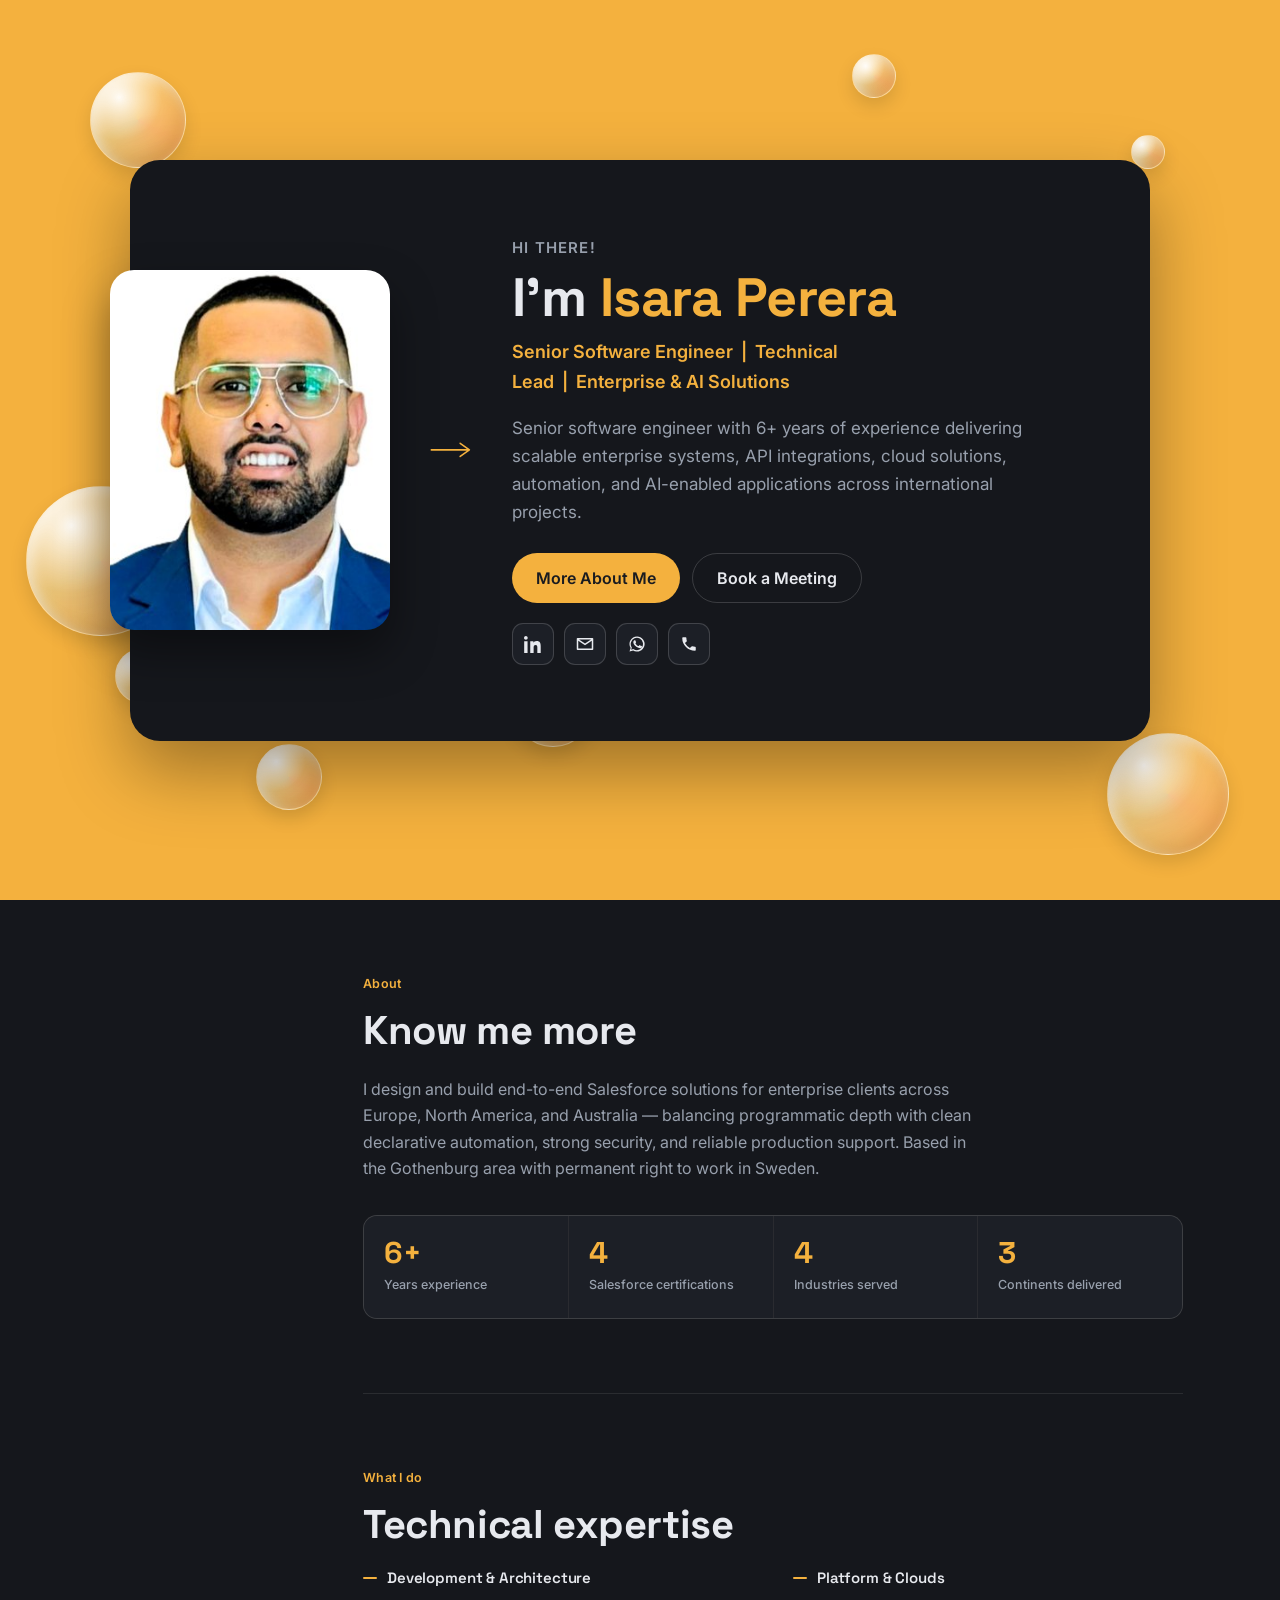
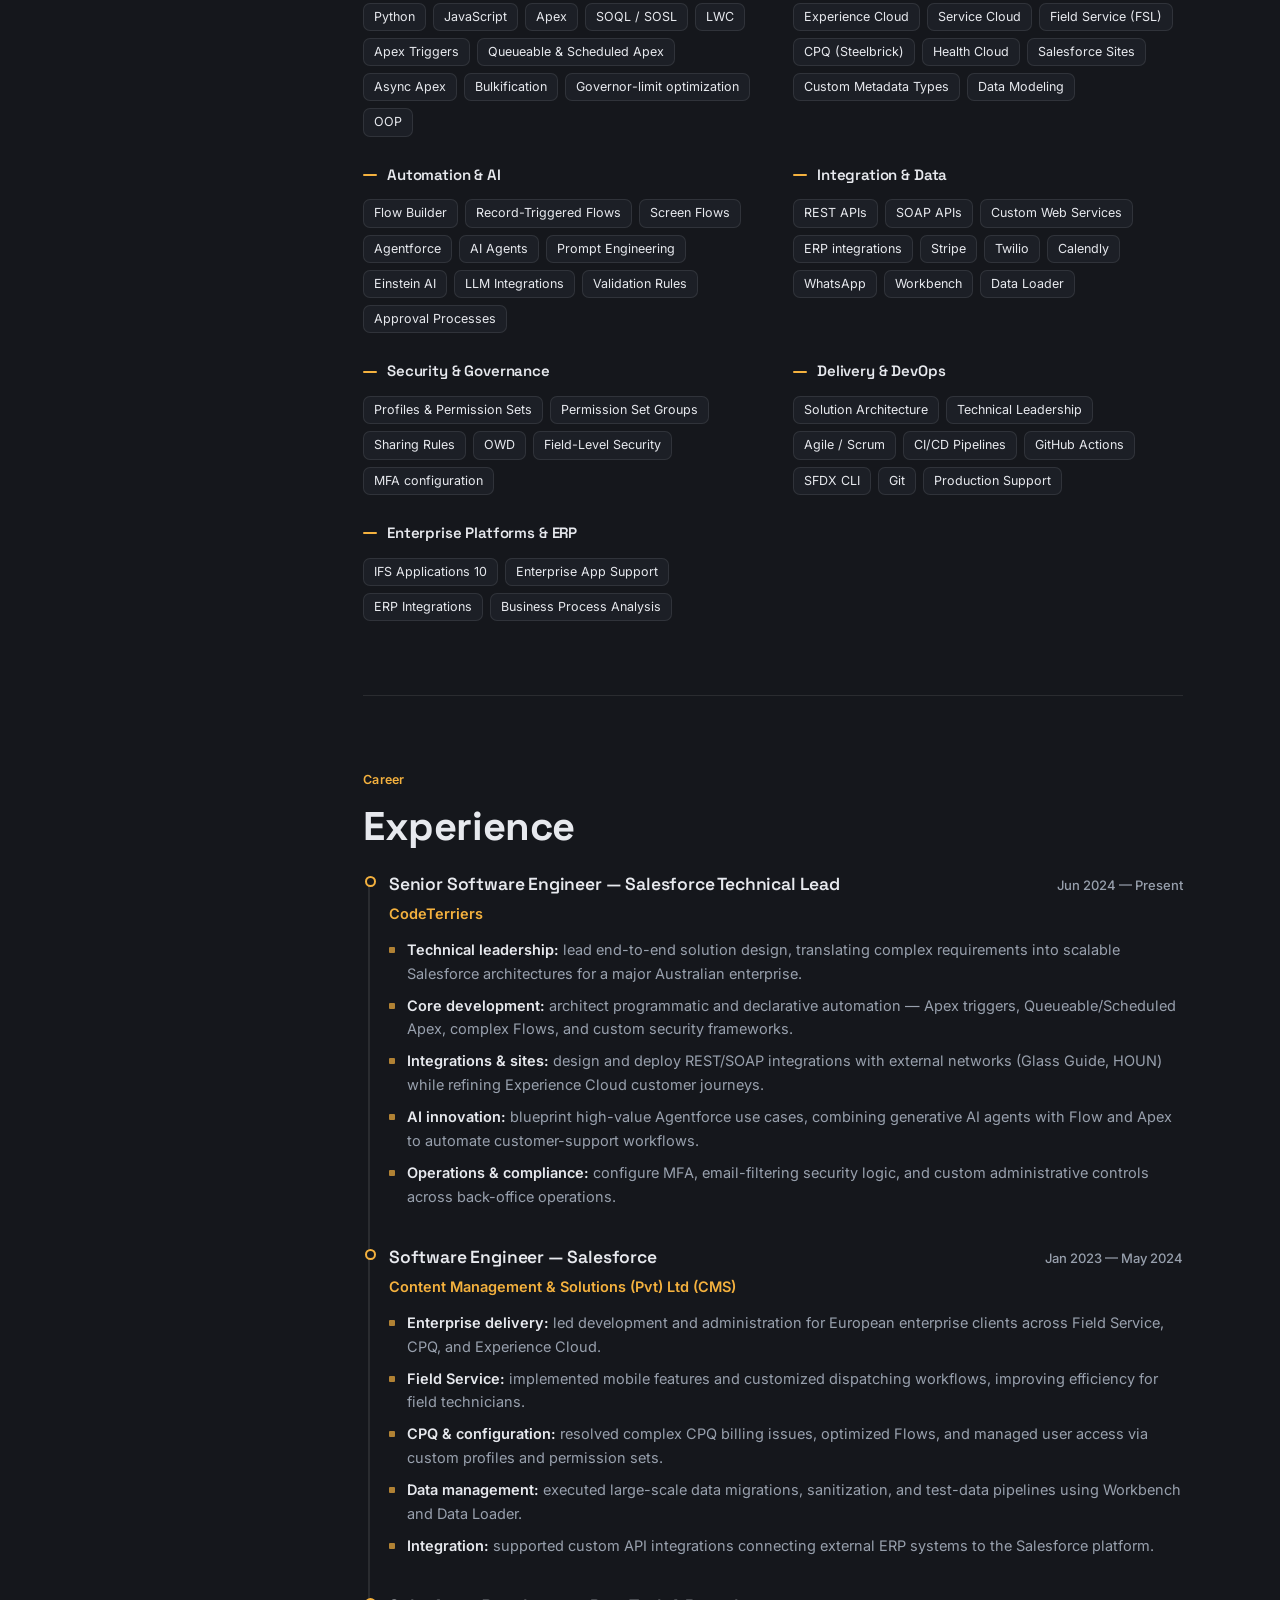
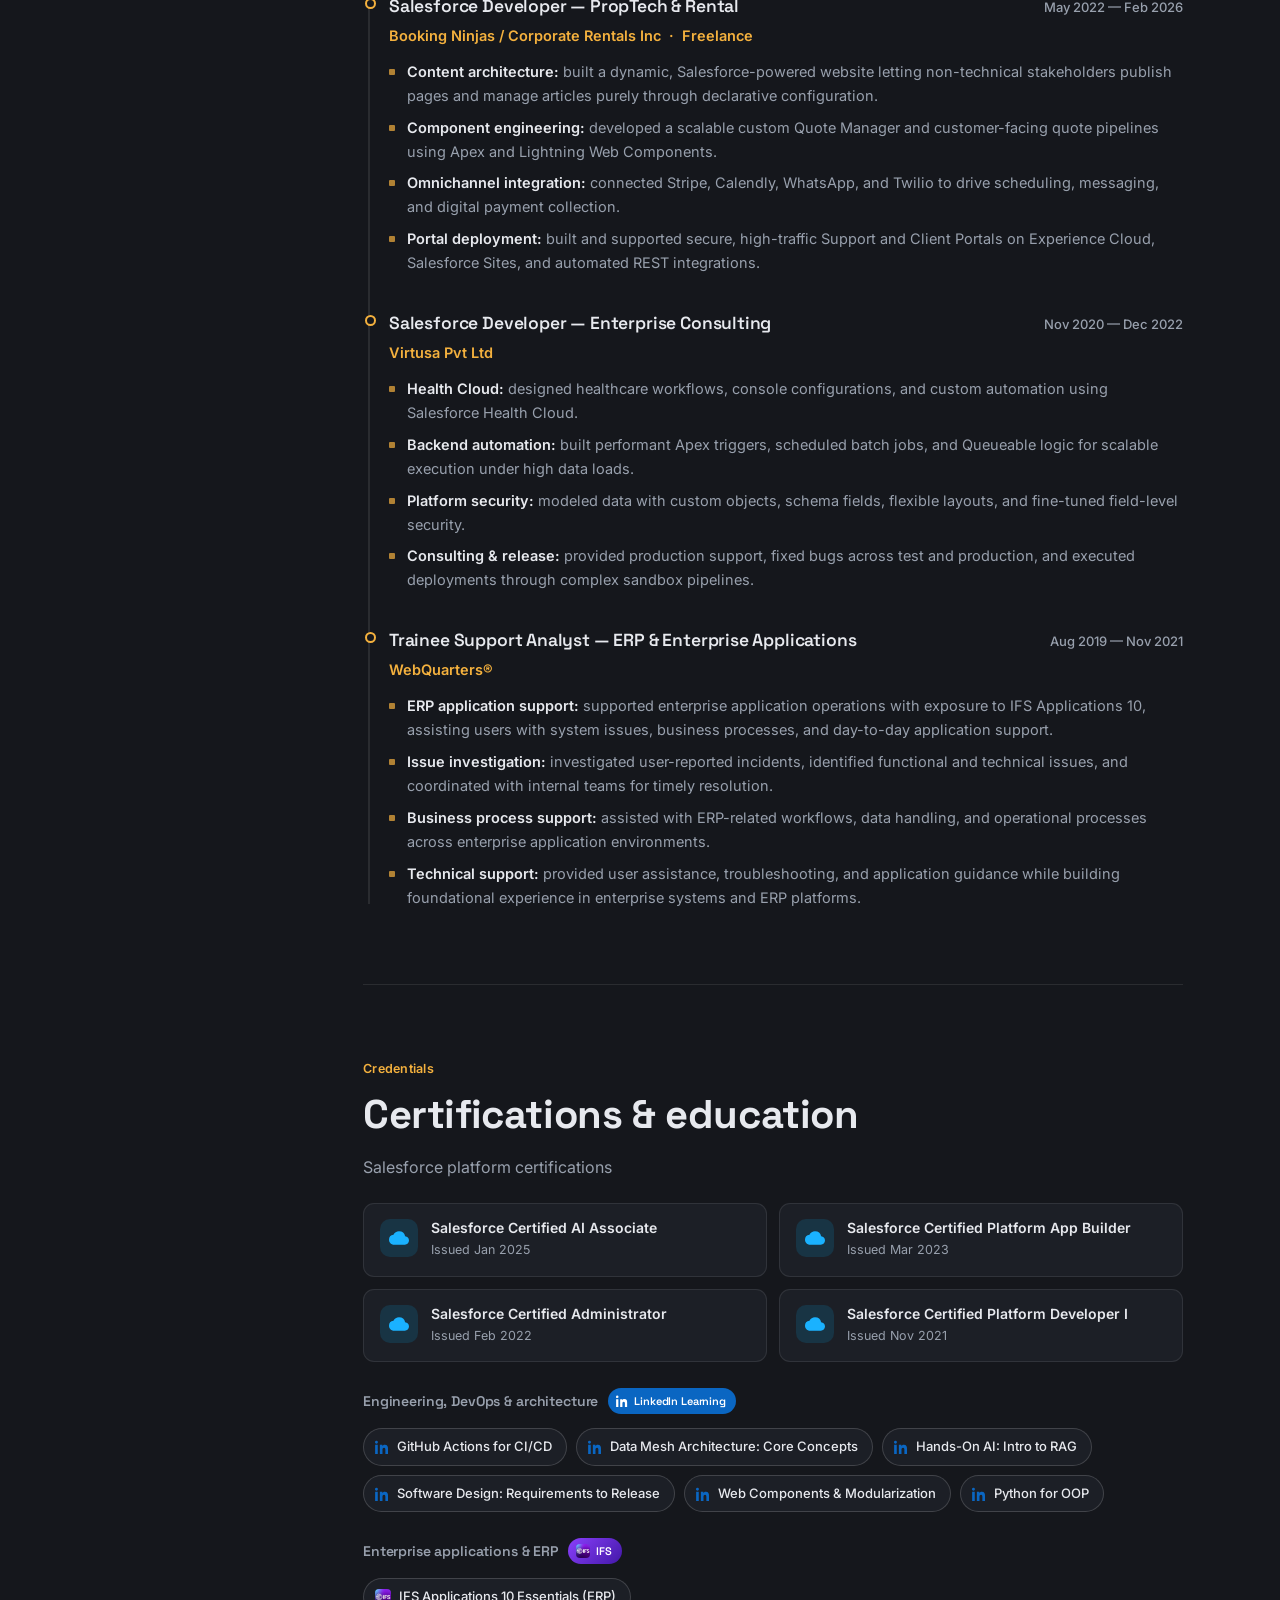
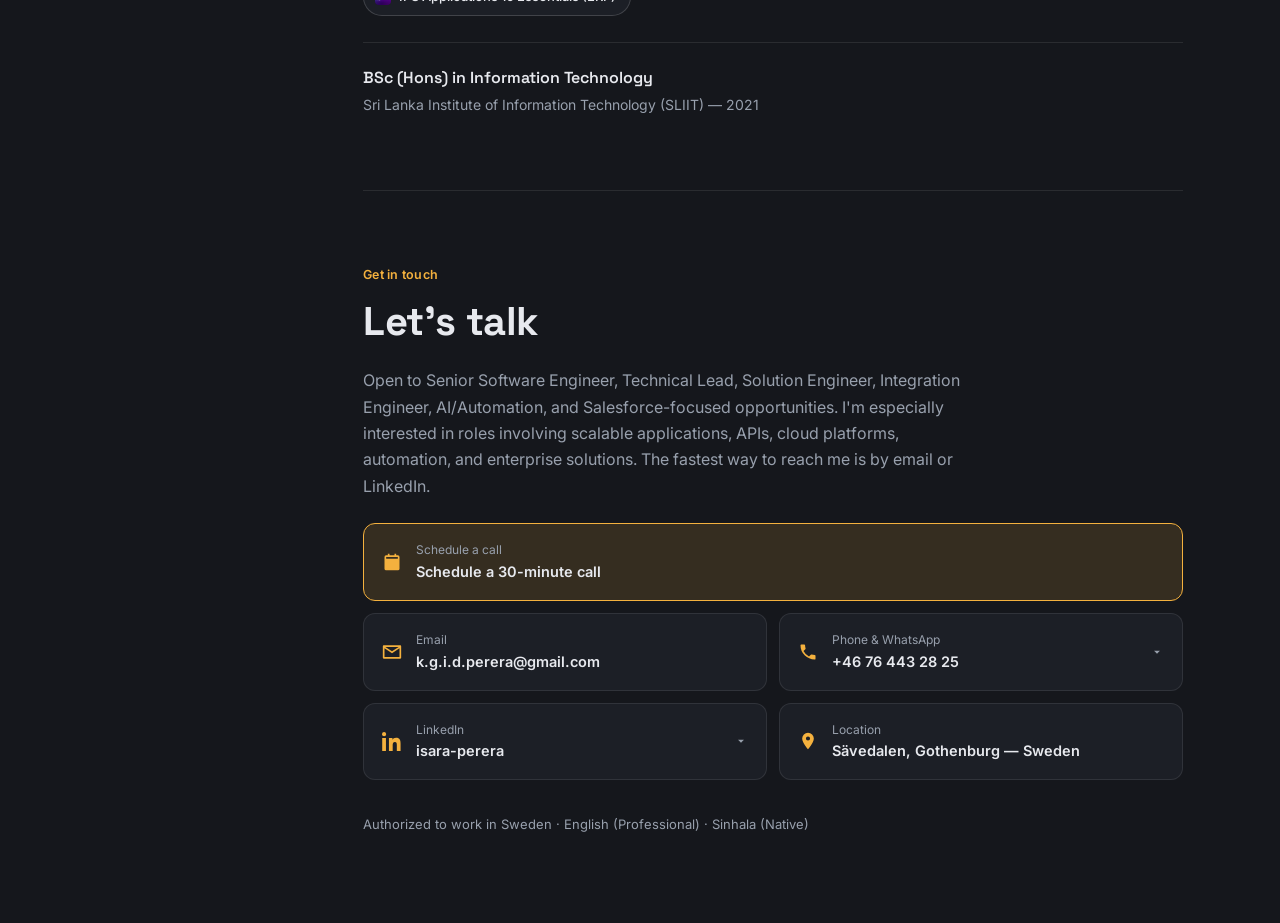
==== commit de09e413: "feat: enhance navigation with text labels and hover effects" ====
--- a/index.html
+++ b/index.html
@@ -84,12 +84,12 @@
     <div class="role">Technical Lead</div>
     <hr>
     <nav class="railnav" id="railnav">
-      <a href="#home" class="active"><span class="dot"></span>Home</a>
-      <a href="#about"><span class="dot"></span>About</a>
-      <a href="#expertise"><span class="dot"></span>Expertise</a>
-      <a href="#experience"><span class="dot"></span>Experience</a>
-      <a href="#certifications"><span class="dot"></span>Certifications</a>
-      <a href="#contact"><span class="dot"></span>Contact</a>
+      <a href="#home" class="active"><span class="dot"></span><span class="nav-text">Home</span></a>
+      <a href="#about"><span class="dot"></span><span class="nav-text">About</span></a>
+      <a href="#expertise"><span class="dot"></span><span class="nav-text">Expertise</span></a>
+      <a href="#experience"><span class="dot"></span><span class="nav-text">Experience</span></a>
+      <a href="#certifications"><span class="dot"></span><span class="nav-text">Certifications</span></a>
+      <a href="#contact"><span class="dot"></span><span class="nav-text">Contact</span></a>
     </nav>
     <div class="foot">
       <div class="socials">
--- a/css/styles.css
+++ b/css/styles.css
@@ -101,7 +101,9 @@
     transition:background .15s ease;
   }
   nav.railnav a .dot{width:6px;height:6px;border-radius:50%;background:var(--rail-ink);opacity:.35;transition:opacity .15s,transform .15s}
+  nav.railnav a .nav-text{display:inline-block;transition:transform .18s ease;transform-origin:left center}
   nav.railnav a:hover{background:var(--rail-line)}
+  nav.railnav a:hover .nav-text{transform:scale(1.12)}
   nav.railnav a.active{background:var(--bg);color:var(--accent)}
   nav.railnav a.active .dot{background:var(--accent);opacity:1;transform:scale(1.4)}
 
@@ -139,13 +141,15 @@
   section{max-width:var(--maxw);margin:0 auto;padding:74px 0;border-bottom:1px solid var(--line)}
   section:last-child{border-bottom:0}
   .eyebrow{font-size:12.5px;font-weight:600;color:var(--accent);letter-spacing:.02em;margin:0 0 14px}
-  h2.title{font-size:clamp(28px,4.4vw,40px);font-weight:700;margin:0 0 8px;line-height:1.08}
+  h2.title{font-size:clamp(28px,4.4vw,40px);font-weight:700;margin:0 0 8px;line-height:1.08;display:inline-block;transition:transform .22s ease;transform-origin:left center}
+  h2.title:hover{transform:scale(1.05)}
   .lead{color:var(--muted);max-width:62ch}
 
   /* HERO */
   #home{min-height:calc(100vh - var(--pad-top));display:flex;flex-direction:column;justify-content:center;border-bottom:1px solid var(--line);padding-top:40px}
   .hero-name{font-size:clamp(40px,8vw,72px);font-weight:700;line-height:.98;margin:0}
-  .hero-name b{color:var(--accent);font-weight:700}
+  .hero-name b{color:var(--accent);font-weight:700;display:inline-block;transition:transform .25s ease;transform-origin:left center}
+  .hero-name b:hover{transform:scale(1.06)}
   .hero-role{font-size:clamp(16px,2.4vw,20px);color:var(--muted);font-weight:500;margin:16px 0 0}
   .hero-blurb{margin:22px 0 0;max-width:60ch;color:var(--text)}
   .hero-cta{display:flex;flex-wrap:wrap;gap:12px;margin-top:30px}
@@ -226,11 +230,13 @@
   .job:last-child{padding-bottom:0}
   .job::before{content:"";position:absolute;left:-24.5px;top:6px;width:11px;height:11px;border-radius:50%;background:var(--bg);border:2px solid var(--accent)}
   .job .top{display:flex;justify-content:space-between;gap:14px;flex-wrap:wrap;align-items:baseline}
-  .job .jt{font-family:"Space Grotesk";font-weight:600;font-size:17.5px;margin:0}
+  .job .jt{font-family:"Space Grotesk";font-weight:600;font-size:17.5px;margin:0;display:inline-block;transition:transform .2s ease;transform-origin:left center}
+  .job .jt:hover{transform:scale(1.05)}
   .job .co{color:var(--accent);font-weight:600;font-size:14.5px;margin:3px 0 0}
   .job .when{color:var(--muted);font-size:13px;font-weight:500;white-space:nowrap}
   .job ul{margin:12px 0 0;padding:0;list-style:none;display:grid;gap:8px}
-  .job li{position:relative;padding-left:18px;color:var(--muted);font-size:14.5px}
+  .job li{position:relative;padding-left:18px;color:var(--muted);font-size:14.5px;transition:transform .18s ease;transform-origin:left center}
+  .job li:hover{transform:scale(1.035)}
   .job li::before{content:"";position:absolute;left:0;top:9px;width:6px;height:6px;border-radius:1px;background:var(--accent);opacity:.7}
   .job li b{color:var(--text);font-weight:600}
 
@@ -364,7 +370,8 @@
   .cover-text{flex:1;min-width:0}
   .cover-hi{color:var(--muted);font-weight:600;letter-spacing:.08em;font-size:15px;text-transform:uppercase;margin:0 0 10px}
   .cover-name{font-family:"Space Grotesk";font-weight:700;font-size:clamp(36px,4.8vw,54px);color:var(--text);margin:0;line-height:1.05}
-  .cover-name b{color:var(--accent)}
+  .cover-name b{color:var(--accent);display:inline-block;transition:transform .25s ease;transform-origin:left center}
+  .cover-name b:hover{transform:scale(1.06)}
   .cover-role{color:var(--accent);font-weight:600;font-size:18px;margin:10px 0 0;text-wrap:balance}
   .cover-blurb{color:var(--muted);margin:18px 0 0;max-width:48ch;font-size:17px}
   .cover-cta{display:flex;flex-wrap:wrap;gap:12px;margin-top:26px}
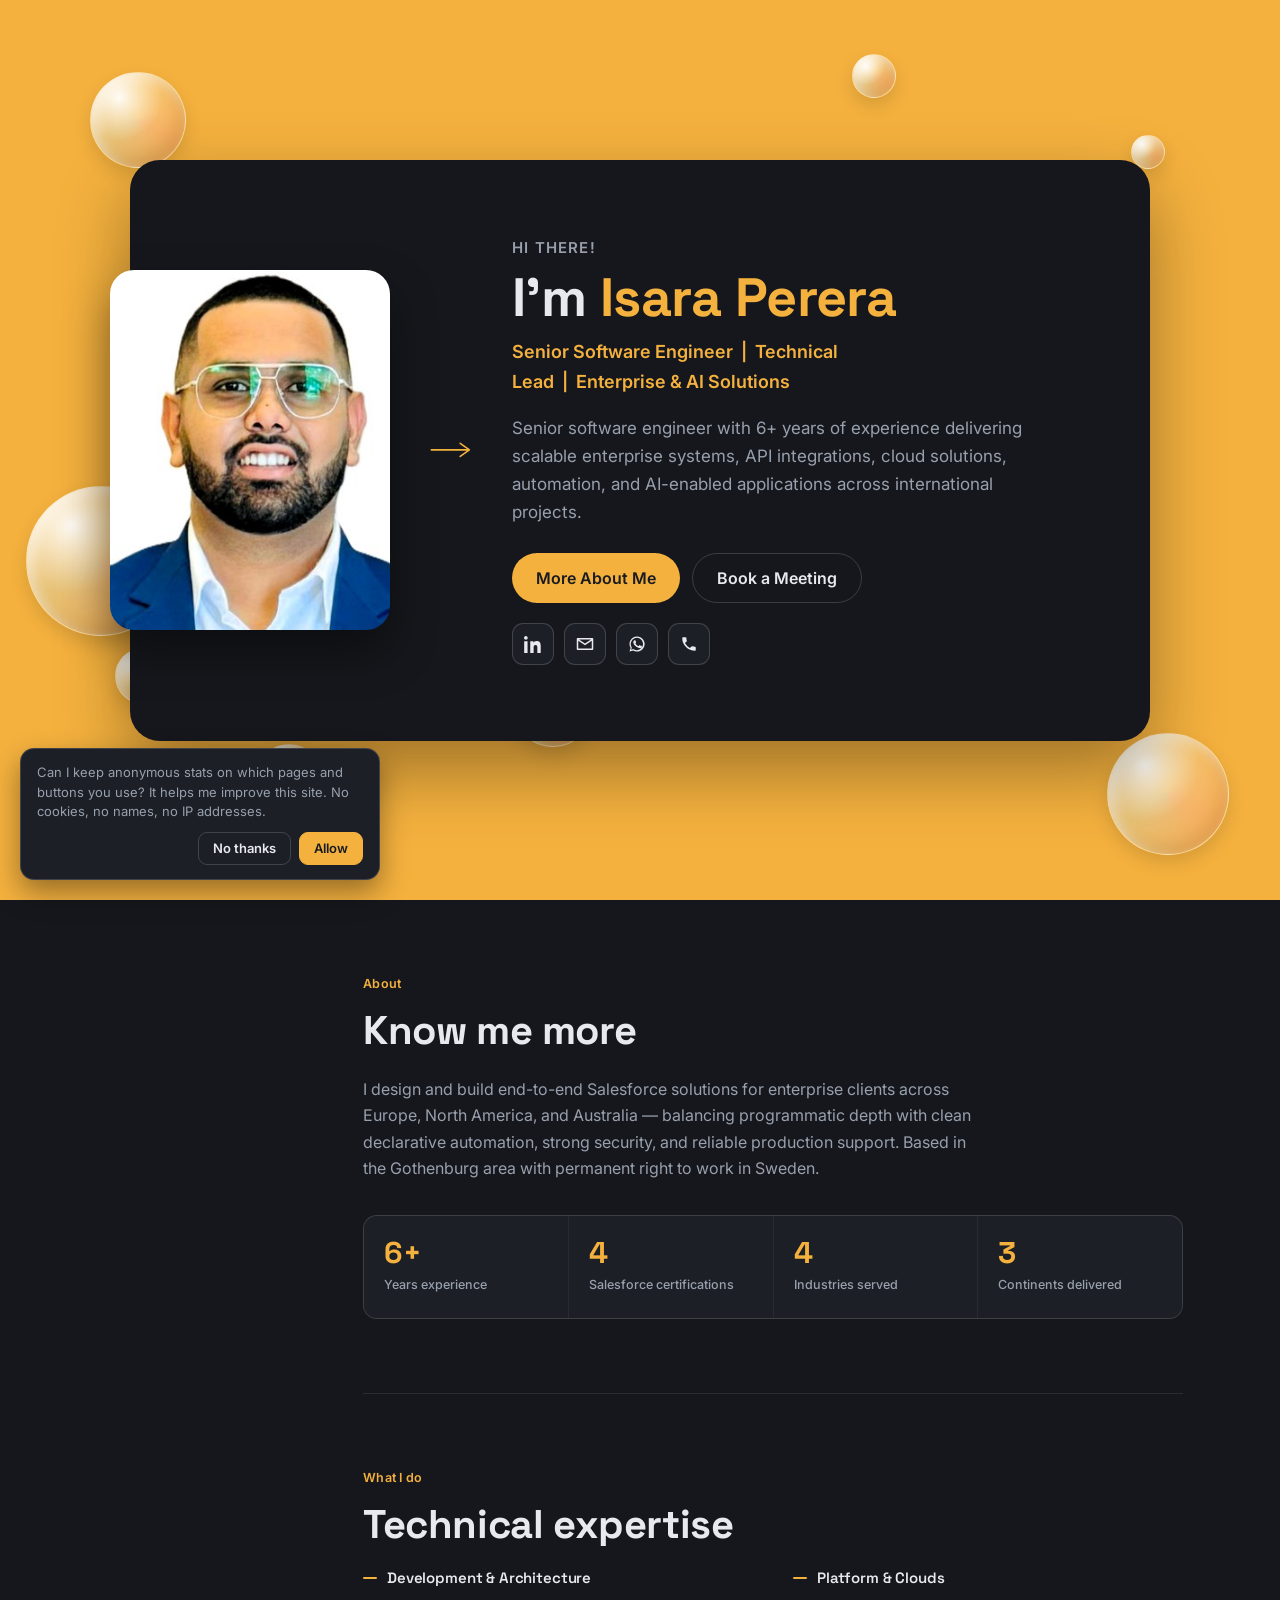
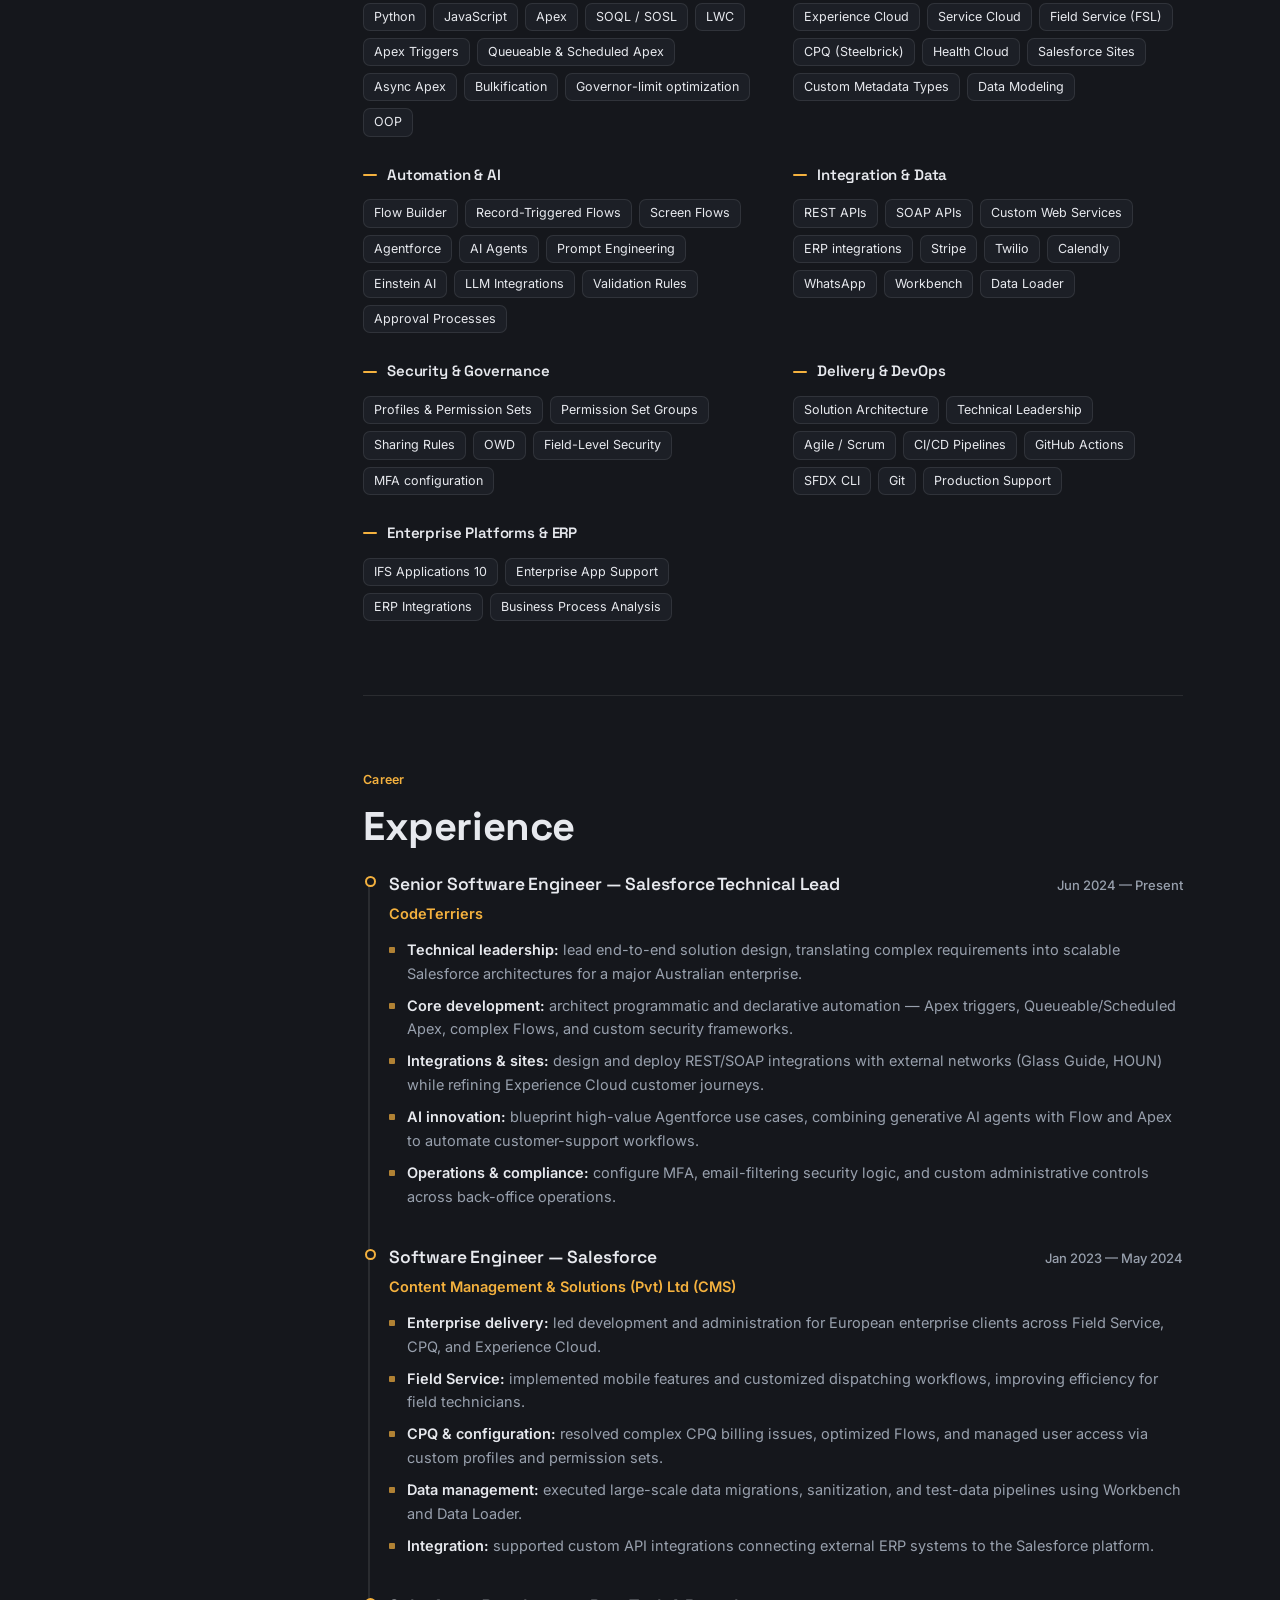
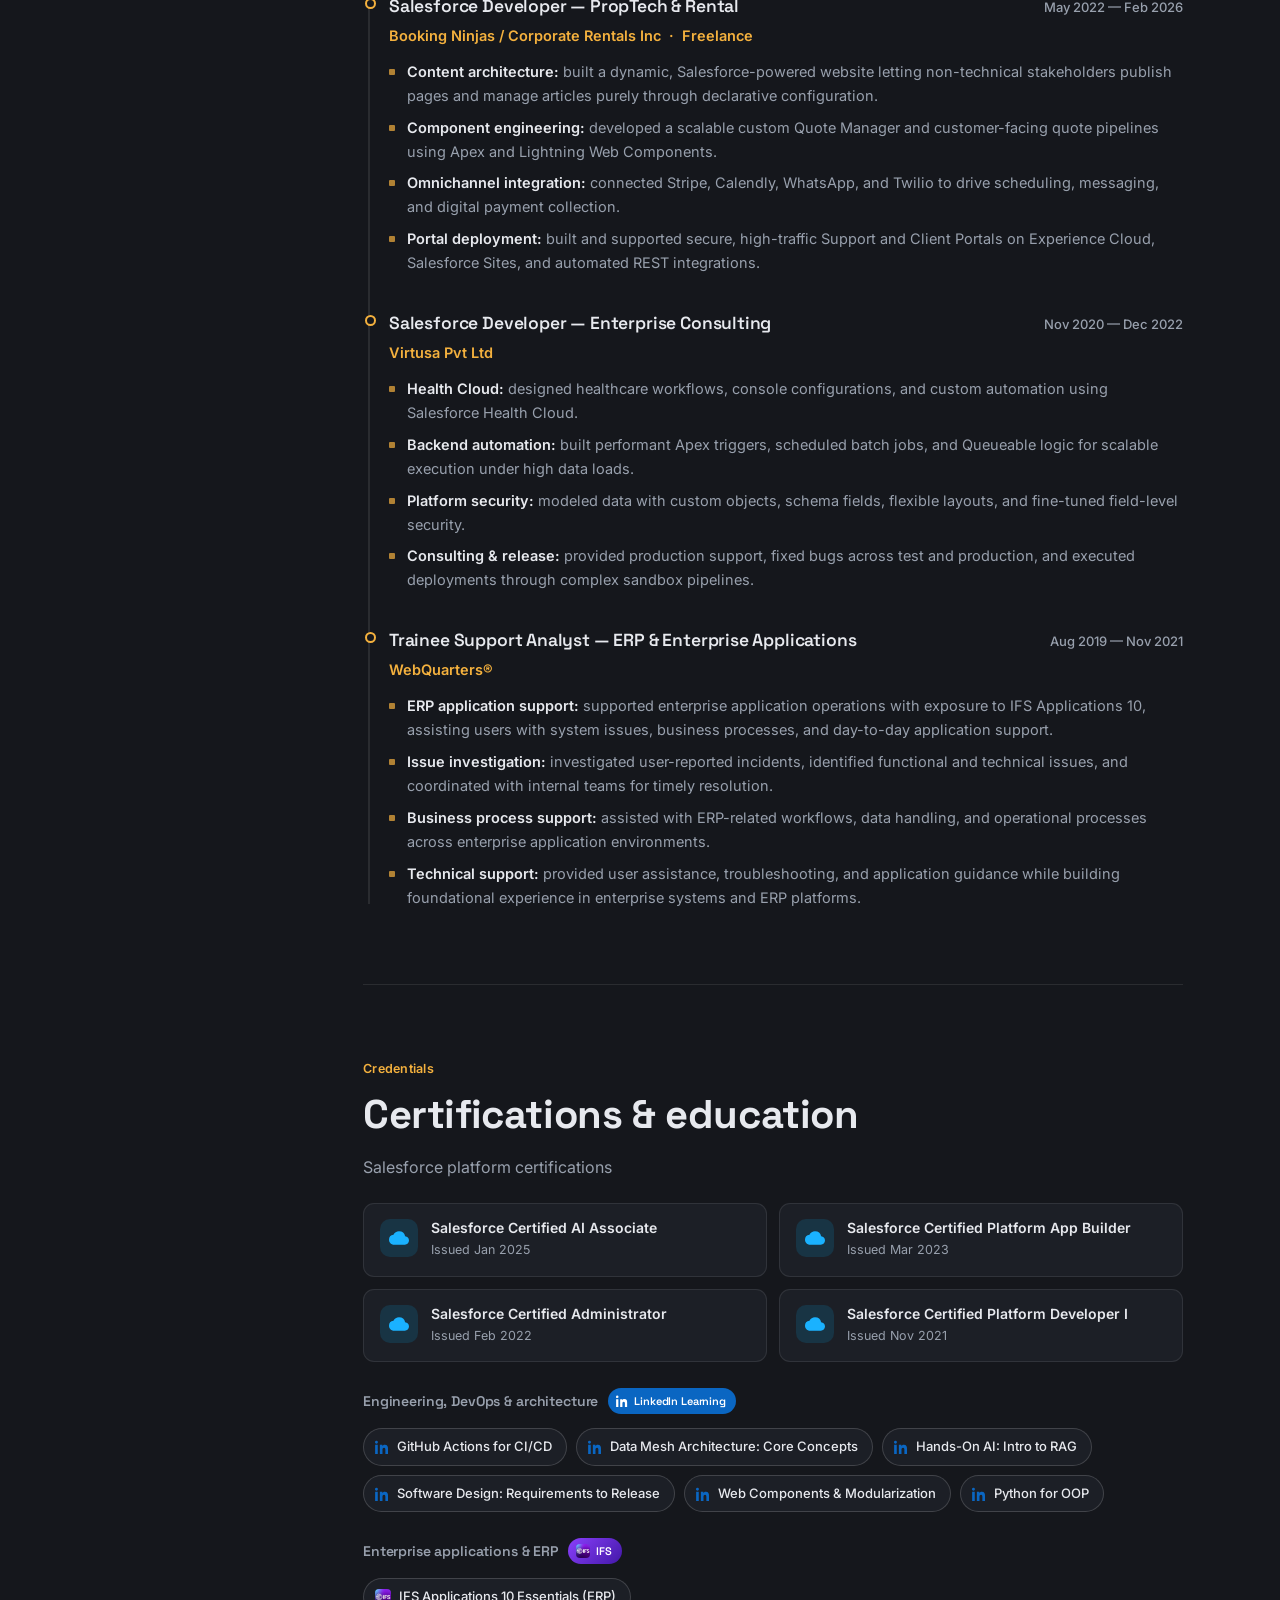
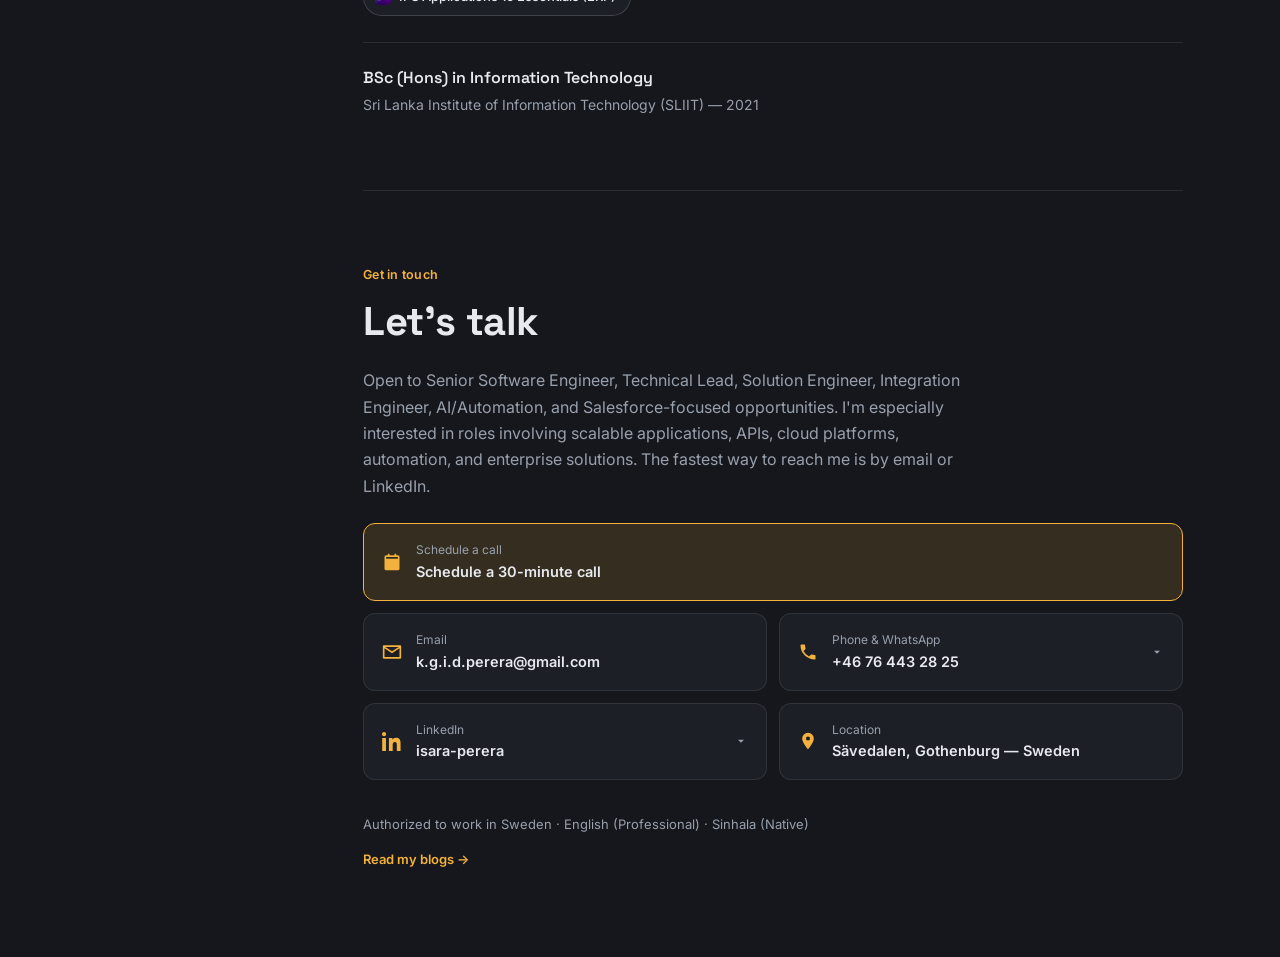
==== commit d962d196: "feat: add footer link to blog page" ====
--- a/index.html
+++ b/index.html
@@ -67,55 +67,9 @@
     </div>
   </div>
 
-  <!-- MOBILE TOPBAR -->
-  <header class="topbar">
-    <span class="tb-name">Isara Perera</span>
-    <button class="menu-btn" id="menuBtn" aria-label="Open navigation" aria-expanded="false">
-      <span></span><span></span><span></span>
-    </button>
-  </header>
-  <div class="scrim" id="scrim"></div>
-
-  <!-- LEFT RAIL -->
-  <aside class="rail home-active" id="rail">
-    <div class="avatar"><img id="avatarImg" src="[data-uri]" alt="Isara Perera"></div>
-    <div class="name">Isara Perera</div>
-    <div class="role">Senior Software Engineer</div>
-    <div class="role">Technical Lead</div>
-    <hr>
-    <nav class="railnav" id="railnav">
-      <a href="#home" class="active"><span class="dot"></span><span class="nav-text">Home</span></a>
-      <a href="#about"><span class="dot"></span><span class="nav-text">About</span></a>
-      <a href="#expertise"><span class="dot"></span><span class="nav-text">Expertise</span></a>
-      <a href="#experience"><span class="dot"></span><span class="nav-text">Experience</span></a>
-      <a href="#certifications"><span class="dot"></span><span class="nav-text">Certifications</span></a>
-      <a href="#contact"><span class="dot"></span><span class="nav-text">Contact</span></a>
-    </nav>
-    <div class="foot">
-      <div class="socials">
-        <a href="https://www.linkedin.com/in/isara-perera-a43a0313a" target="_blank" rel="noopener" aria-label="LinkedIn">
-          <svg viewBox="0 0 24 24"><path d="M4.98 3.5A2.5 2.5 0 1 1 0 3.5a2.5 2.5 0 0 1 4.98 0ZM.24 8.25h4.5V24H.24V8.25ZM8.24 8.25h4.32v2.15h.06c.6-1.14 2.07-2.34 4.26-2.34 4.56 0 5.4 3 5.4 6.9V24h-4.5v-6.9c0-1.65-.03-3.78-2.3-3.78-2.3 0-2.65 1.8-2.65 3.66V24h-4.5V8.25Z"/></svg>
-        </a>
-        <a href="mailto:k.g.i.d.perera@gmail.com" aria-label="Email">
-          <svg viewBox="0 0 24 24"><path d="M2 4h20a1 1 0 0 1 1 1v14a1 1 0 0 1-1 1H2a1 1 0 0 1-1-1V5a1 1 0 0 1 1-1Zm10 7.2 8-5.2H4l8 5.2Zm0 2.3L3 7.6V18h18V7.6l-9 5.9Z"/></svg>
-        </a>
-        <a href="https://wa.me/46764432825" target="_blank" rel="noopener" aria-label="WhatsApp">
-          <svg viewBox="0 0 24 24"><path d="M17.5 14.4c-.3-.1-1.6-.8-1.9-.9-.2-.1-.4-.1-.6.1-.2.3-.7.9-.8 1-.2.2-.3.2-.5.1-.3-.1-1.2-.4-2.2-1.4-.8-.7-1.4-1.6-1.5-1.9-.2-.3 0-.4.1-.6l.4-.5c.1-.1.2-.3.2-.4.1-.2 0-.3 0-.5-.1-.1-.6-1.5-.8-2-.2-.5-.4-.4-.6-.4h-.5c-.2 0-.5.1-.7.3-.2.3-1 1-1 2.3 0 1.4 1 2.7 1.1 2.9.1.2 2 3.1 4.9 4.3.7.3 1.2.5 1.6.6.7.2 1.3.2 1.8.1.5-.1 1.6-.7 1.9-1.3.2-.6.2-1.1.2-1.3-.1-.1-.3-.2-.6-.3ZM12 2a10 10 0 0 0-8.5 15.2L2 22l4.9-1.5A10 10 0 1 0 12 2Zm0 18.2c-1.6 0-3.2-.4-4.5-1.3l-.3-.2-3 .9.9-2.9-.2-.3A8.2 8.2 0 1 1 12 20.2Z"/></svg>
-        </a>
-        <a href="tel:+46764432825" aria-label="Call">
-          <svg viewBox="0 0 24 24"><path d="M6.6 10.8a15.9 15.9 0 0 0 6.6 6.6l2.2-2.2a1 1 0 0 1 1-.25c1.1.37 2.3.57 3.6.57a1 1 0 0 1 1 1V20a1 1 0 0 1-1 1A17 17 0 0 1 3 4a1 1 0 0 1 1-1h3.5a1 1 0 0 1 1 1c0 1.3.2 2.5.57 3.6a1 1 0 0 1-.25 1L6.6 10.8Z"/></svg>
-        </a>
-      </div>
-      <div class="swatches" role="group" aria-label="Colour theme">
-        <span class="lbl">Theme</span>
-        <button class="swatch sw-amber" data-set="amber" aria-pressed="true" aria-label="Amber"></button>
-        <button class="swatch sw-ocean" data-set="ocean" aria-pressed="false" aria-label="Ocean"></button>
-        <button class="swatch sw-teal" data-set="teal" aria-pressed="false" aria-label="Teal"></button>
-        <button class="swatch sw-violet" data-set="violet" aria-pressed="false" aria-label="Violet"></button>
-        <button class="swatch sw-coral" data-set="coral" aria-pressed="false" aria-label="Coral"></button>
-      </div>
-    </div>
-  </aside>
+  <!-- SIDEBAR (shared component: js/components/sidebar.js) -->
+  <div id="site-sidebar" data-page="home"></div>
+  <script src="js/components/sidebar.js"></script>
 
   <main>
     <!-- HERO -->
@@ -132,7 +86,7 @@
           <div class="hero-cta">
             <a href="#experience" class="btn solid">See my work</a>
             <a href="#contact" class="btn ghost">Get in touch</a>
-            <a href="Isara-Perera-CV.pdf" class="btn ghost" download>Download CV</a>
+            <a href="Isara-Perera-CV.pdf" class="btn ghost" download><svg viewBox="0 0 24 24" fill="none" stroke="currentColor" stroke-width="2" stroke-linecap="round" stroke-linejoin="round" aria-hidden="true"><path d="M12 3v12"/><path d="M7 10l5 5 5-5"/><path d="M5 21h14"/></svg>Download CV</a>
           </div>
         </div>
       </div>
@@ -335,7 +289,7 @@
       </div>
 
       <div class="cert-more">
-        <h3>Enterprise applications &amp; ERP <span class="prov prov-ifs"><img src="[data-uri]" alt="" />IFS</span></h3>
+        <h3>Enterprise applications &amp; ERP <span class="prov prov-ifs"><img src="assets/img/ifs.png" alt="" />IFS</span></h3>
         <div class="chips">
           <span class="chip chip-ifs">IFS Applications 10 Essentials (ERP)</span>
         </div>
@@ -397,6 +351,7 @@
         </div>
       </div>
       <p class="foot-note">Authorized to work in Sweden · English (Professional) · Sinhala (Native)</p>
+      <p class="foot-note foot-link"><a href="blog.html">Read my blogs →</a></p>
     </section>
   </main>
 
@@ -468,5 +423,7 @@
 <script src="https://assets.calendly.com/assets/external/widget.js" async></script>
 <script src="js/skills-data.js"></script>
 <script src="js/main.js"></script>
+<script src="js/analytics-config.js"></script>
+<script src="js/tracker.js"></script>
 </body>
 </html>
--- a/css/styles.css
+++ b/css/styles.css
@@ -107,6 +107,17 @@
   nav.railnav a.active{background:var(--bg);color:var(--accent)}
   nav.railnav a.active .dot{background:var(--accent);opacity:1;transform:scale(1.4)}
 
+  .rail-link{
+    display:inline-flex;align-items:center;gap:6px;align-self:flex-start;margin:14px 0 0 12px;
+    font-weight:600;font-size:14.5px;color:var(--rail-ink);
+    text-decoration:underline;text-decoration-thickness:1.5px;text-underline-offset:4px;
+    text-decoration-color:var(--rail-ink-soft);transition:text-decoration-color .15s,opacity .15s;
+  }
+  .rail-link svg{width:14px;height:14px;fill:none;stroke:currentColor;stroke-width:2.2;stroke-linecap:round;stroke-linejoin:round;transition:transform .15s}
+  .rail-link:hover{text-decoration-color:currentColor}
+  .rail-link:hover svg{transform:translate(2px,-2px)}
+  .rail-link.current{text-decoration-color:currentColor}
+
   .rail .foot{margin-top:auto;padding-top:20px}
   .rail .socials{display:flex;gap:9px;margin-bottom:16px}
   .rail .socials a{
@@ -205,6 +216,7 @@
     .hero-photo{width:150px;height:150px;border-radius:20px}
   }
   .btn{display:inline-flex;align-items:center;gap:9px;text-decoration:none;font-weight:600;font-size:14.5px;padding:12px 20px;border-radius:999px;transition:transform .12s,background .15s,border-color .15s;background:transparent;border:none;font-family:inherit;cursor:pointer}
+  .btn svg{width:16px;height:16px;flex:none}
   .btn.solid{background:var(--accent);color:var(--on-accent)}
   .btn.solid:hover{transform:translateY(-2px)}
   .btn.ghost{border:1px solid var(--line-strong);color:var(--text)}
@@ -259,7 +271,7 @@
   .cert-more h3 .prov-ifs{background:linear-gradient(135deg,#8a3ffc,#4318a8)}
   .prov-ifs img{width:14px;height:14px;border-radius:4px;flex:none;display:block}
   .chip-ifs:hover{border-color:#8a3ffc}
-  .chip-ifs::before{content:"";width:16px;height:16px;border-radius:4px;flex:none;-webkit-mask:none;mask:none;background:url("[data-uri]") center/cover no-repeat}
+  .chip-ifs::before{content:"";width:16px;height:16px;border-radius:4px;flex:none;-webkit-mask:none;mask:none;background:url("../assets/img/ifs.png") center/cover no-repeat}
   .edu{margin-top:26px;padding-top:22px;border-top:1px solid var(--line)}
   .edu .d{font-family:"Space Grotesk";font-weight:600;font-size:16px}
   .edu .s{color:var(--muted);font-size:14px;margin-top:2px}
@@ -285,6 +297,9 @@
   .phone-menu .wa-opt svg{fill:#25d366}
   .phone-menu .li-opt svg{fill:#0a66c2}
   .foot-note{margin-top:34px;color:var(--muted);font-size:13px}
+  .foot-link{margin-top:10px}
+  .foot-link a{color:var(--accent);font-weight:600;text-decoration:none}
+  .foot-link a:hover{text-decoration:underline}
 
   /* ---------- FLOATING QUICK ACTIONS ---------- */
   .fab-wrap{position:fixed;right:20px;bottom:calc(20px + var(--pad-bottom));z-index:90;display:flex;flex-direction:column;align-items:flex-end}
@@ -468,3 +483,25 @@
   .skill-modal{padding:14px}
   .skill-modal-panel{padding:26px 20px 24px;border-radius:16px}
 }
+
+/* ---- Privacy notice (injected by js/tracker.js) ---- */
+.privacy-notice{
+  position:fixed;left:20px;bottom:calc(20px + var(--pad-bottom));z-index:220;
+  max-width:360px;background:var(--surface);border:1px solid var(--line-strong);border-radius:14px;
+  padding:14px 16px;box-shadow:0 12px 28px rgba(0,0,0,.38);color:var(--text);font-size:13px;line-height:1.5;
+  animation:privacyIn .3s ease both;
+}
+.privacy-notice p{margin:0 0 10px;color:var(--muted)}
+.privacy-actions{display:flex;justify-content:flex-end;gap:8px}
+.privacy-btn{
+  font:inherit;font-weight:600;font-size:13px;padding:6px 14px;border-radius:9px;cursor:pointer;
+  background:transparent;color:var(--text);border:1px solid var(--line-strong);
+}
+.privacy-btn:hover{border-color:var(--accent)}
+.privacy-btn.solid{background:var(--accent);border-color:var(--accent);color:var(--on-accent)}
+.privacy-btn:focus-visible{outline:2px solid var(--accent);outline-offset:2px}
+@keyframes privacyIn{from{opacity:0;transform:translateY(10px)}to{opacity:1;transform:none}}
+@media (prefers-reduced-motion:reduce){.privacy-notice{animation:none}}
+@media (max-width:640px){
+  .privacy-notice{left:14px;right:78px;bottom:calc(14px + var(--pad-bottom));max-width:none}
+}
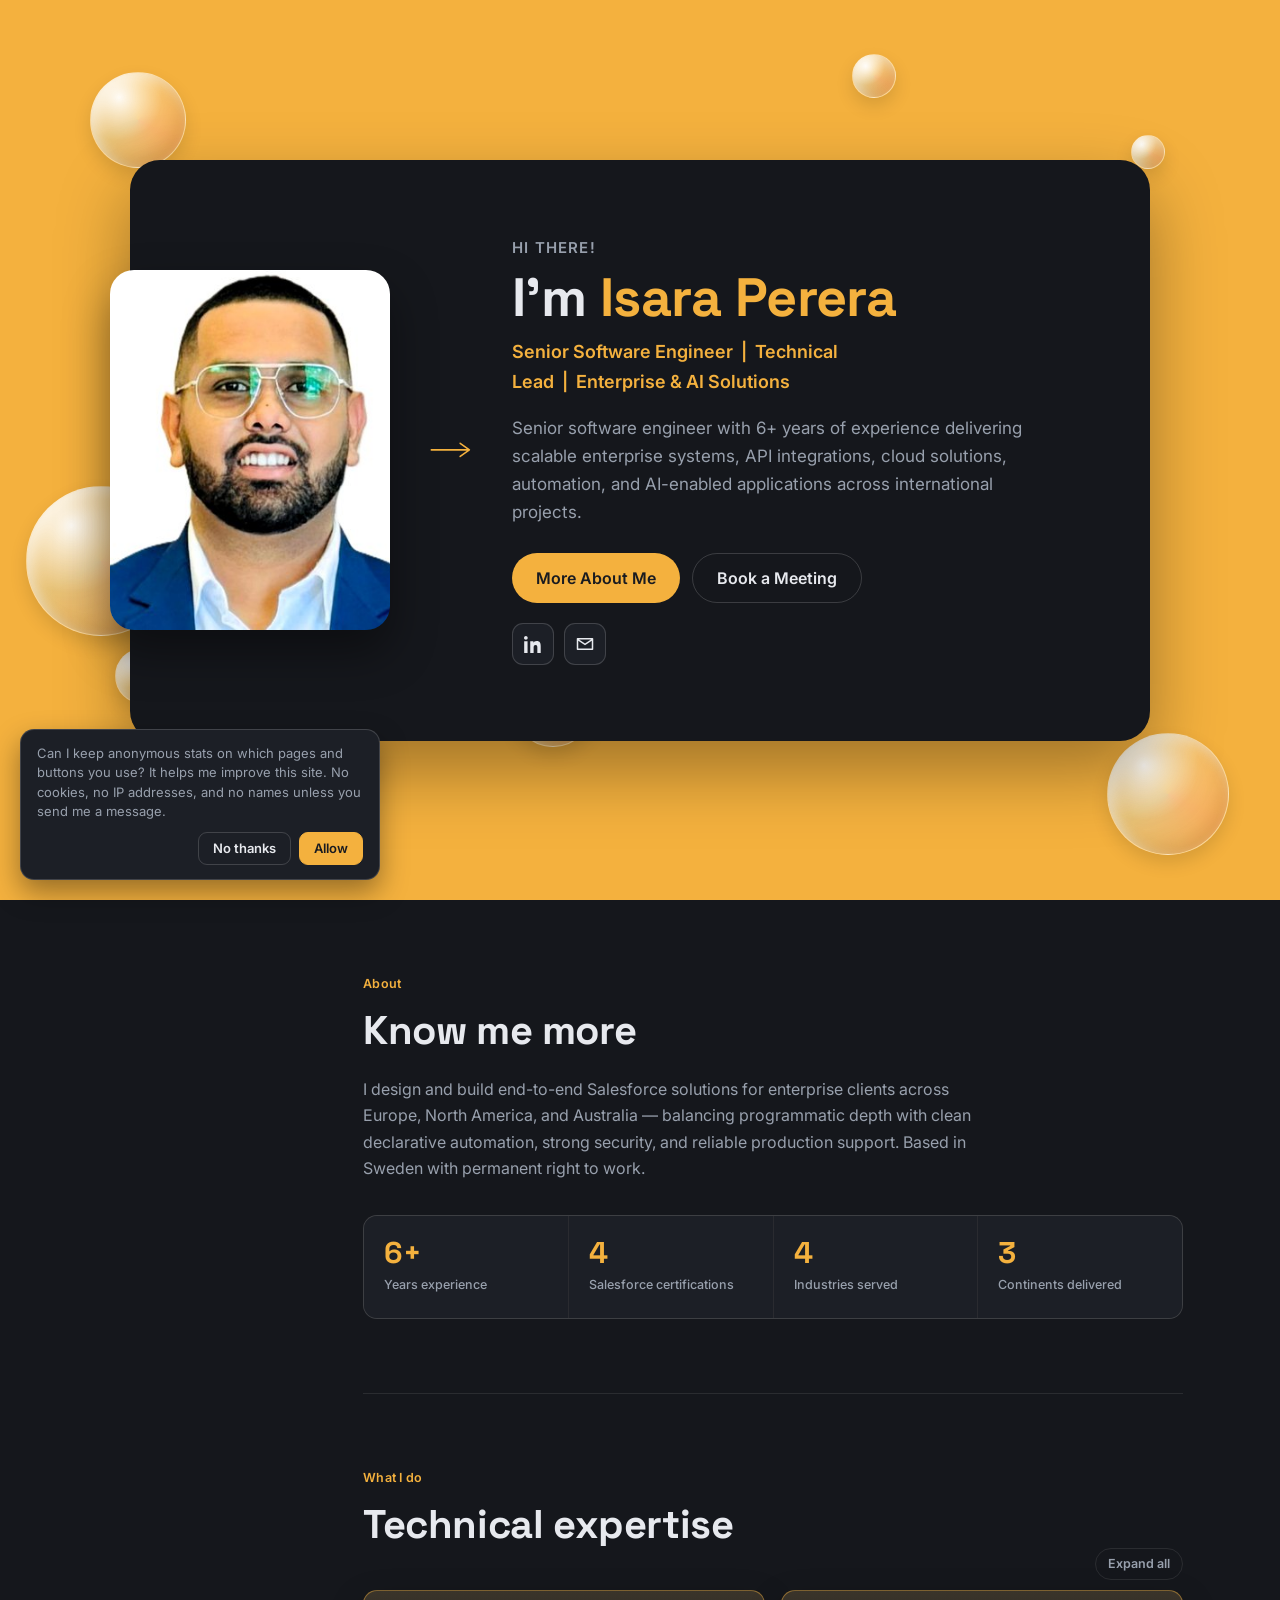
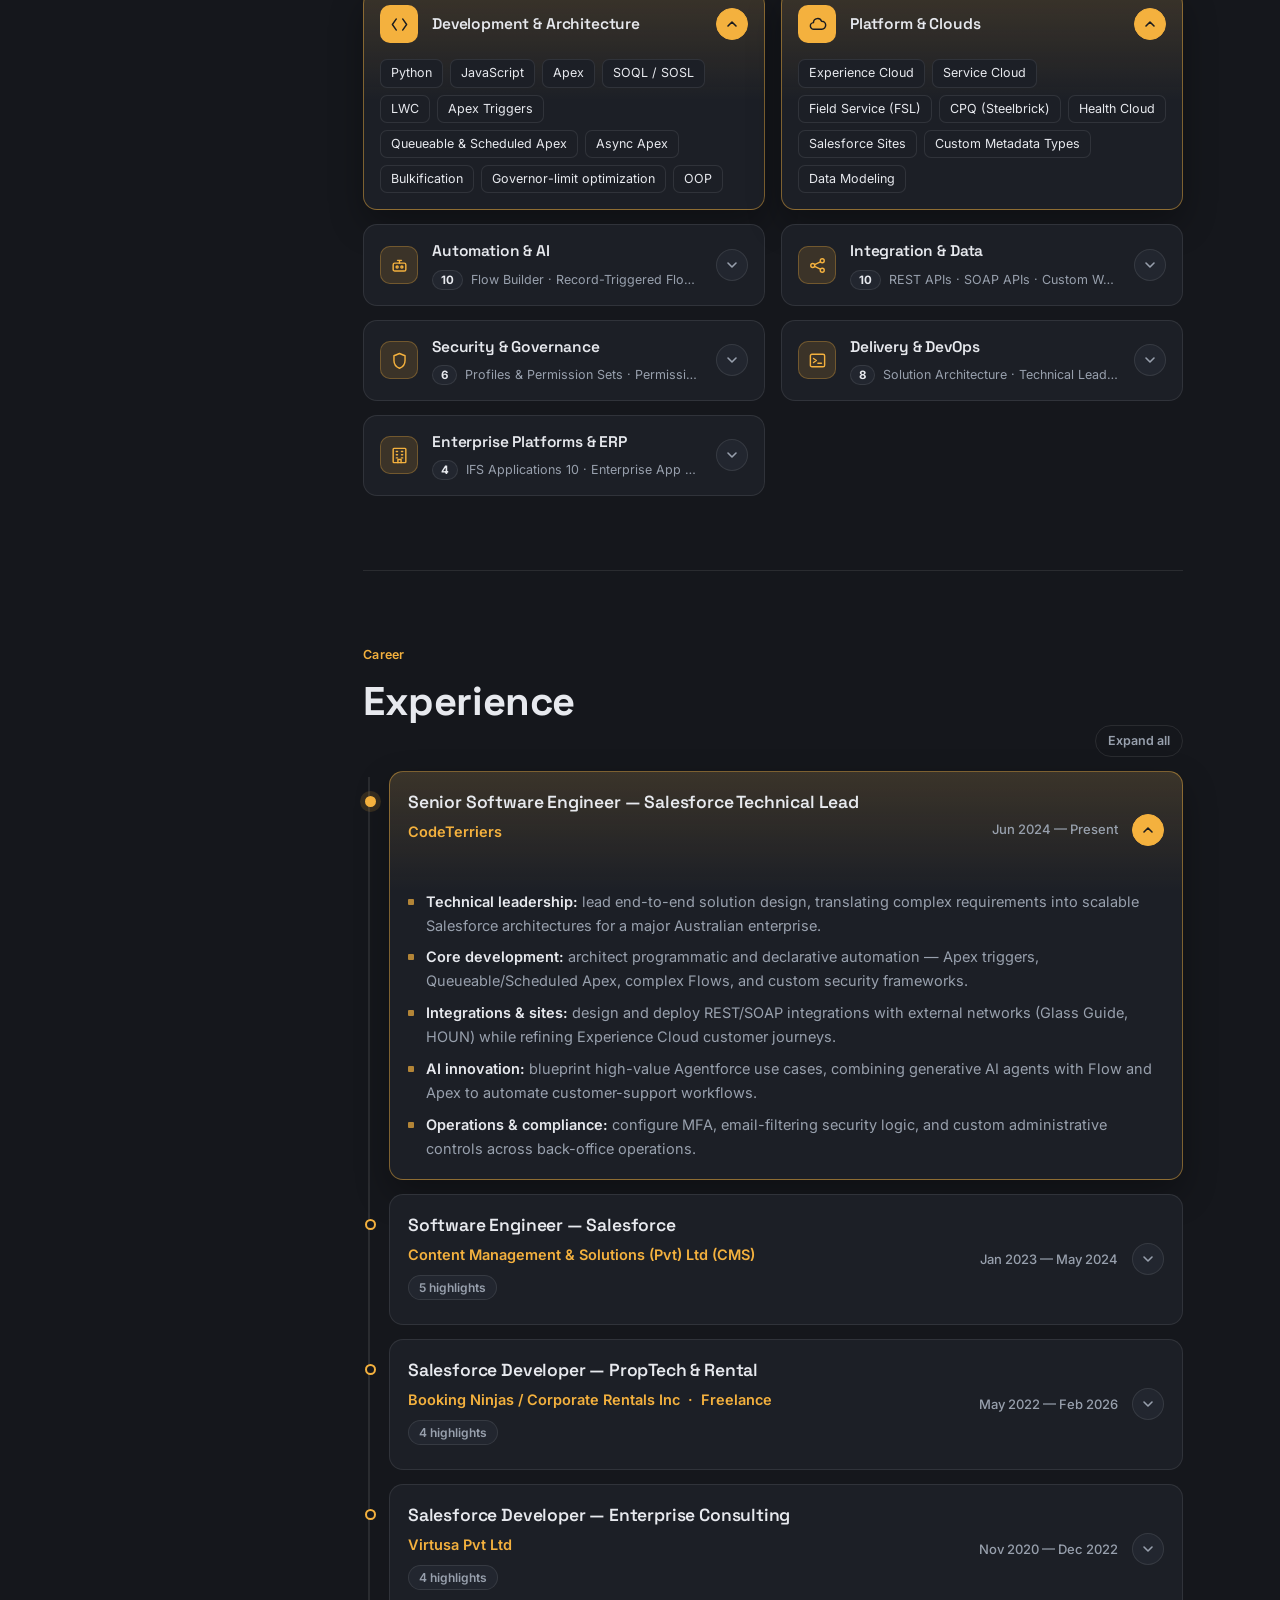
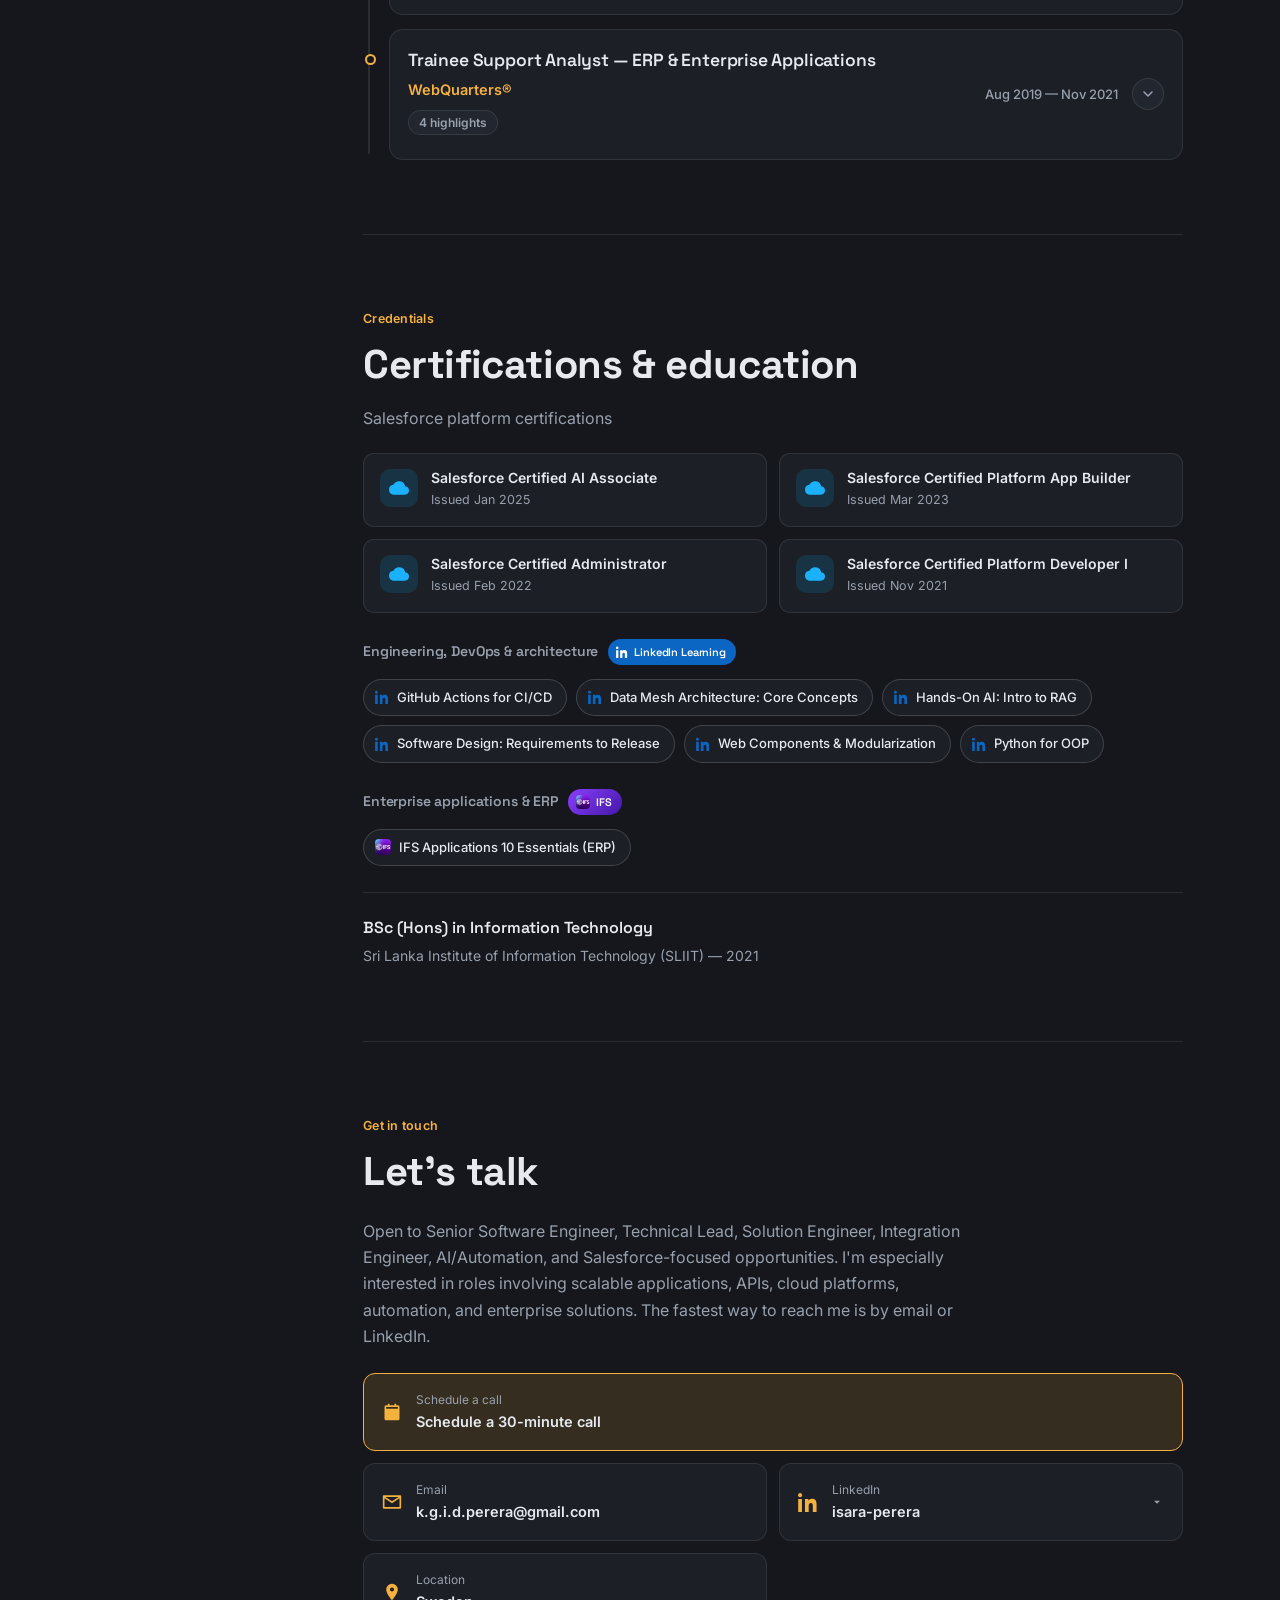
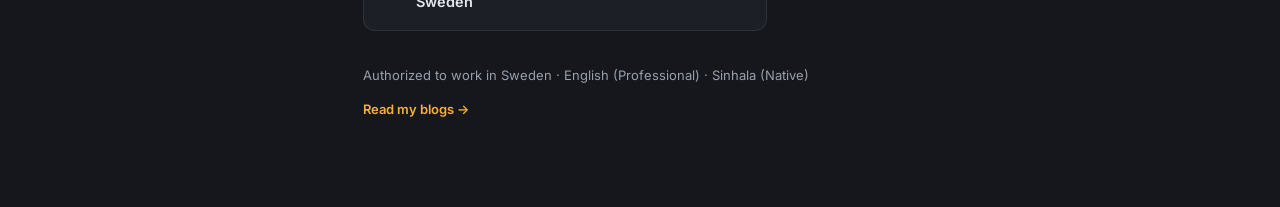
==== commit dc45a9e7: "Refactor code structure for improved readability and maintainability" ====
--- a/index.html
+++ b/index.html
@@ -56,12 +56,6 @@
           <a href="mailto:k.g.i.d.perera@gmail.com" aria-label="Email">
             <svg viewBox="0 0 24 24"><path d="M2 4h20a1 1 0 0 1 1 1v14a1 1 0 0 1-1 1H2a1 1 0 0 1-1-1V5a1 1 0 0 1 1-1Zm10 7.2 8-5.2H4l8 5.2Zm0 2.3L3 7.6V18h18V7.6l-9 5.9Z"/></svg>
           </a>
-          <a href="https://wa.me/46764432825" target="_blank" rel="noopener" aria-label="WhatsApp">
-            <svg viewBox="0 0 24 24"><path d="M17.5 14.4c-.3-.1-1.6-.8-1.9-.9-.2-.1-.4-.1-.6.1-.2.3-.7.9-.8 1-.2.2-.3.2-.5.1-.3-.1-1.2-.4-2.2-1.4-.8-.7-1.4-1.6-1.5-1.9-.2-.3 0-.4.1-.6l.4-.5c.1-.1.2-.3.2-.4.1-.2 0-.3 0-.5-.1-.1-.6-1.5-.8-2-.2-.5-.4-.4-.6-.4h-.5c-.2 0-.5.1-.7.3-.2.3-1 1-1 2.3 0 1.4 1 2.7 1.1 2.9.1.2 2 3.1 4.9 4.3.7.3 1.2.5 1.6.6.7.2 1.3.2 1.8.1.5-.1 1.6-.7 1.9-1.3.2-.6.2-1.1.2-1.3-.1-.1-.3-.2-.6-.3ZM12 2a10 10 0 0 0-8.5 15.2L2 22l4.9-1.5A10 10 0 1 0 12 2Zm0 18.2c-1.6 0-3.2-.4-4.5-1.3l-.3-.2-3 .9.9-2.9-.2-.3A8.2 8.2 0 1 1 12 20.2Z"/></svg>
-          </a>
-          <a href="tel:+46764432825" aria-label="Call">
-            <svg viewBox="0 0 24 24"><path d="M6.6 10.8a15.9 15.9 0 0 0 6.6 6.6l2.2-2.2a1 1 0 0 1 1-.25c1.1.37 2.3.57 3.6.57a1 1 0 0 1 1 1V20a1 1 0 0 1-1 1A17 17 0 0 1 3 4a1 1 0 0 1 1-1h3.5a1 1 0 0 1 1 1c0 1.3.2 2.5.57 3.6a1 1 0 0 1-.25 1L6.6 10.8Z"/></svg>
-          </a>
         </div>
       </div>
     </div>
@@ -96,7 +90,7 @@
     <section id="about">
       <p class="eyebrow">About</p>
       <h2 class="title">Know me more</h2>
-      <p class="lead">I design and build end-to-end Salesforce solutions for enterprise clients across Europe, North America, and Australia — balancing programmatic depth with clean declarative automation, strong security, and reliable production support. Based in the Gothenburg area with permanent right to work in Sweden.</p>
+      <p class="lead">I design and build end-to-end Salesforce solutions for enterprise clients across Europe, North America, and Australia — balancing programmatic depth with clean declarative automation, strong security, and reliable production support. Based in Sweden with permanent right to work.</p>
       <div class="stats">
         <div class="stat"><div class="n">6+</div><div class="k">Years experience</div></div>
         <div class="stat"><div class="n">4</div><div class="k">Salesforce certifications</div></div>
@@ -315,21 +309,6 @@
           <svg viewBox="0 0 24 24"><path d="M2 4h20a1 1 0 0 1 1 1v14a1 1 0 0 1-1 1H2a1 1 0 0 1-1-1V5a1 1 0 0 1 1-1Zm10 7.2 8-5.2H4l8 5.2Zm0 2.3L3 7.6V18h18V7.6l-9 5.9Z"/></svg>
           <div><div class="l">Email</div><div class="v">k.g.i.d.perera@gmail.com</div></div>
         </a>
-        <div class="cc cc-phone" id="phoneCard" role="button" tabindex="0" aria-haspopup="true" aria-expanded="false">
-          <svg viewBox="0 0 24 24"><path d="M6.6 10.8a15.9 15.9 0 0 0 6.6 6.6l2.2-2.2a1 1 0 0 1 1-.25c1.1.37 2.3.57 3.6.57a1 1 0 0 1 1 1V20a1 1 0 0 1-1 1A17 17 0 0 1 3 4a1 1 0 0 1 1-1h3.5a1 1 0 0 1 1 1c0 1.3.2 2.5.57 3.6a1 1 0 0 1-.25 1L6.6 10.8Z"/></svg>
-          <div><div class="l">Phone &amp; WhatsApp</div><div class="v">+46 76 443 28 25</div></div>
-          <svg class="chev" viewBox="0 0 24 24"><path d="M7 10l5 5 5-5z"/></svg>
-          <div class="phone-menu" id="phoneMenu">
-            <a class="call-opt" href="tel:+46764432825">
-              <svg viewBox="0 0 24 24"><path d="M6.6 10.8a15.9 15.9 0 0 0 6.6 6.6l2.2-2.2a1 1 0 0 1 1-.25c1.1.37 2.3.57 3.6.57a1 1 0 0 1 1 1V20a1 1 0 0 1-1 1A17 17 0 0 1 3 4a1 1 0 0 1 1-1h3.5a1 1 0 0 1 1 1c0 1.3.2 2.5.57 3.6a1 1 0 0 1-.25 1L6.6 10.8Z"/></svg>
-              Call
-            </a>
-            <a class="wa-opt" href="https://wa.me/46764432825" target="_blank" rel="noopener">
-              <svg viewBox="0 0 24 24"><path d="M17.5 14.4c-.3-.1-1.6-.8-1.9-.9-.2-.1-.4-.1-.6.1-.2.3-.7.9-.8 1-.2.2-.3.2-.5.1-.3-.1-1.2-.4-2.2-1.4-.8-.7-1.4-1.6-1.5-1.9-.2-.3 0-.4.1-.6l.4-.5c.1-.1.2-.3.2-.4.1-.2 0-.3 0-.5-.1-.1-.6-1.5-.8-2-.2-.5-.4-.4-.6-.4h-.5c-.2 0-.5.1-.7.3-.2.3-1 1-1 2.3 0 1.4 1 2.7 1.1 2.9.1.2 2 3.1 4.9 4.3.7.3 1.2.5 1.6.6.7.2 1.3.2 1.8.1.5-.1 1.6-.7 1.9-1.3.2-.6.2-1.1.2-1.3-.1-.1-.3-.2-.6-.3ZM12 2a10 10 0 0 0-8.5 15.2L2 22l4.9-1.5A10 10 0 1 0 12 2Zm0 18.2c-1.6 0-3.2-.4-4.5-1.3l-.3-.2-3 .9.9-2.9-.2-.3A8.2 8.2 0 1 1 12 20.2Z"/></svg>
-              WhatsApp
-            </a>
-          </div>
-        </div>
         <div class="cc cc-phone" id="linkedinCard" role="button" tabindex="0" aria-haspopup="true" aria-expanded="false">
           <svg viewBox="0 0 24 24"><path d="M4.98 3.5A2.5 2.5 0 1 1 0 3.5a2.5 2.5 0 0 1 4.98 0ZM.24 8.25h4.5V24H.24V8.25ZM8.24 8.25h4.32v2.15h.06c.6-1.14 2.07-2.34 4.26-2.34 4.56 0 5.4 3 5.4 6.9V24h-4.5v-6.9c0-1.65-.03-3.78-2.3-3.78-2.3 0-2.65 1.8-2.65 3.66V24h-4.5V8.25Z"/></svg>
           <div><div class="l">LinkedIn</div><div class="v">isara-perera</div></div>
@@ -347,7 +326,7 @@
         </div>
         <div class="cc" style="cursor:default">
           <svg viewBox="0 0 24 24"><path d="M12 2a7 7 0 0 0-7 7c0 5 7 13 7 13s7-8 7-13a7 7 0 0 0-7-7Zm0 9.5A2.5 2.5 0 1 1 12 6.5a2.5 2.5 0 0 1 0 5Z"/></svg>
-          <div><div class="l">Location</div><div class="v">Sävedalen, Gothenburg — Sweden</div></div>
+          <div><div class="l">Location</div><div class="v">Sweden</div></div>
         </div>
       </div>
       <p class="foot-note">Authorized to work in Sweden · English (Professional) · Sinhala (Native)</p>
@@ -405,18 +384,11 @@
         <span class="fab-label">Schedule meeting</span>
         <span class="fab-ico" style="background:var(--surface);border:1px solid var(--line-strong)"><svg viewBox="0 0 24 24" fill="var(--accent)" aria-hidden="true"><path d="M7 2v2H5a2 2 0 0 0-2 2v14a2 2 0 0 0 2 2h14a2 2 0 0 0 2-2V6a2 2 0 0 0-2-2h-2V2h-2v2H9V2H7Zm12 8H5v10h14V10ZM5 8V6h14v2H5Z"/></svg></span>
       </button>
-      <a class="fab-action" href="tel:+46764432825" aria-label="Call">
-        <span class="fab-label">Call</span>
-        <span class="fab-ico" style="background:var(--accent)"><svg viewBox="0 0 24 24" fill="var(--on-accent)" aria-hidden="true"><path d="M6.6 10.8a15.9 15.9 0 0 0 6.6 6.6l2.2-2.2a1 1 0 0 1 1-.25c1.1.37 2.3.57 3.6.57a1 1 0 0 1 1 1V20a1 1 0 0 1-1 1A17 17 0 0 1 3 4a1 1 0 0 1 1-1h3.5a1 1 0 0 1 1 1c0 1.3.2 2.5.57 3.6a1 1 0 0 1-.25 1L6.6 10.8Z"/></svg></span>
-      </a>
-      <a class="fab-action" href="https://wa.me/46764432825" target="_blank" rel="noopener" aria-label="WhatsApp">
-        <span class="fab-label">WhatsApp</span>
-        <span class="fab-ico" style="background:#25d366"><svg viewBox="0 0 24 24" fill="#fff" aria-hidden="true"><path d="M17.5 14.4c-.3-.1-1.6-.8-1.9-.9-.2-.1-.4-.1-.6.1-.2.3-.7.9-.8 1-.2.2-.3.2-.5.1-.3-.1-1.2-.4-2.2-1.4-.8-.7-1.4-1.6-1.5-1.9-.2-.3 0-.4.1-.6l.4-.5c.1-.1.2-.3.2-.4.1-.2 0-.3 0-.5-.1-.1-.6-1.5-.8-2-.2-.5-.4-.4-.6-.4h-.5c-.2 0-.5.1-.7.3-.2.3-1 1-1 2.3 0 1.4 1 2.7 1.1 2.9.1.2 2 3.1 4.9 4.3.7.3 1.2.5 1.6.6.7.2 1.3.2 1.8.1.5-.1 1.6-.7 1.9-1.3.2-.6.2-1.1.2-1.3-.1-.1-.3-.2-.6-.3ZM12 2a10 10 0 0 0-8.5 15.2L2 22l4.9-1.5A10 10 0 1 0 12 2Zm0 18.2c-1.6 0-3.2-.4-4.5-1.3l-.3-.2-3 .9.9-2.9-.2-.3A8.2 8.2 0 1 1 12 20.2Z"/></svg></span>
-      </a>
     </div>
     <button type="button" class="fab-main" id="fabMain" aria-haspopup="true" aria-expanded="false" aria-controls="fabActions" aria-label="Quick contact actions">
       <span class="fab-pulse" aria-hidden="true"></span>
-      <svg viewBox="0 0 24 24" aria-hidden="true"><path d="M11 4h2v7h7v2h-7v7h-2v-7H4v-2h7V4Z"/></svg>
+      <svg class="fab-ico-open" viewBox="0 0 24 24" aria-hidden="true"><path d="M13 2a9 9 0 0 1 9 9"/><path d="M13 6a5 5 0 0 1 5 5"/><path d="M13.8 16.6a1 1 0 0 0 1.2-.3l.4-.5A2 2 0 0 1 17 15h3a2 2 0 0 1 2 2v3a2 2 0 0 1-2 2A18 18 0 0 1 2 4a2 2 0 0 1 2-2h3a2 2 0 0 1 2 2v3a2 2 0 0 1-.8 1.6l-.5.4a1 1 0 0 0-.3 1.2 14 14 0 0 0 6.4 6.4"/></svg>
+      <svg class="fab-ico-close" viewBox="0 0 24 24" aria-hidden="true"><path d="M18 6 6 18M6 6l12 12"/></svg>
     </button>
   </div>
 
@@ -425,5 +397,6 @@
 <script src="js/main.js"></script>
 <script src="js/analytics-config.js"></script>
 <script src="js/tracker.js"></script>
+<script src="js/components/message.js"></script>
 </body>
 </html>
--- a/css/styles.css
+++ b/css/styles.css
@@ -251,6 +251,107 @@
   .job li:hover{transform:scale(1.035)}
   .job li::before{content:"";position:absolute;left:0;top:9px;width:6px;height:6px;border-radius:1px;background:var(--accent);opacity:.7}
   .job li b{color:var(--text);font-weight:600}
+
+  /* Collapsible experience cards (enhanced by js/main.js) */
+  .timeline.enhanced{display:grid;gap:14px}
+  .job.collapsible{padding:0;background:var(--surface);border:1px solid var(--line);border-radius:14px;transition:border-color .25s ease,box-shadow .3s ease,background .25s ease}
+  .job.collapsible:not(.open){cursor:pointer}
+  @media (any-hover:hover){
+    .job.collapsible:hover{border-color:var(--line-strong);box-shadow:0 12px 28px rgba(0,0,0,.28)}
+    .job.collapsible:hover::before{transform:scale(1.2)}
+    .job.collapsible:not(.open):hover .job-chev{color:var(--accent);border-color:var(--accent)}
+    .job.open .top:hover .job-chev{transform:rotate(180deg) scale(1.08)}
+  }
+  .job.collapsible.open{border-color:color-mix(in srgb,var(--accent) 45%,transparent);background:linear-gradient(180deg,var(--accent-soft),transparent 120px),var(--surface);box-shadow:0 14px 34px rgba(0,0,0,.3)}
+  .job.collapsible::before{top:24px;left:-25.5px;transition:background .25s ease,box-shadow .3s ease,transform .25s ease}
+  .job.collapsible.open::before{background:var(--accent);box-shadow:0 0 0 5px var(--accent-soft)}
+  .job.collapsible .top{display:grid;grid-template-columns:1fr auto auto;align-items:center;gap:6px 14px;padding:16px 18px;cursor:pointer;border-radius:14px;user-select:none}
+  .job.collapsible .top:focus-visible{outline:2px solid var(--accent);outline-offset:2px}
+  .job.collapsible .jt:hover{transform:none}
+  .job-count{display:inline-block;margin-top:8px;font-size:12px;font-weight:600;color:var(--muted);background:var(--surface-2);border:1px solid var(--line);border-radius:999px;padding:2px 10px;transition:opacity .25s ease,max-height .3s ease,margin .3s ease;max-height:30px;overflow:hidden}
+  .job.open .job-count{opacity:0;max-height:0;margin-top:0;padding-block:0;border-width:0}
+  .job-chev{width:32px;height:32px;border-radius:50%;display:grid;place-items:center;flex:none;color:var(--muted);background:var(--surface-2);border:1px solid var(--line);transition:transform .35s cubic-bezier(.34,1.56,.64,1),color .2s ease,background .2s ease,border-color .2s ease}
+  .job-chev svg{width:16px;height:16px}
+  .job.open .job-chev{transform:rotate(180deg);color:var(--on-accent);background:var(--accent);border-color:var(--accent)}
+  .job.collapsible .top:active .job-chev{transform:scale(.88);color:var(--accent);border-color:var(--accent);transition-duration:.1s}
+  .job.open .top:active .job-chev{transform:rotate(180deg) scale(.88);color:var(--on-accent)}
+  .job-body{display:grid;grid-template-rows:0fr;transition:grid-template-rows .4s cubic-bezier(.4,0,.2,1)}
+  .job.open .job-body{grid-template-rows:1fr}
+  .job-body > .job-inner{overflow:hidden;min-height:0}
+  .job.collapsible ul{margin:0;padding:2px 18px 18px;border-top:1px solid transparent}
+  .job.collapsible li{opacity:0;transform:translateY(-6px);transition:opacity .3s ease,transform .3s ease;transition-delay:0s}
+  .job.collapsible li:hover{transform:translateX(4px)}
+  .job.open li{opacity:1;transform:none;transition-delay:calc(var(--i,0) * 60ms + 120ms),calc(var(--i,0) * 60ms + 120ms)}
+  .job.open li:hover{transform:translateX(4px);transition-delay:0s}
+  .job-tools{display:flex;justify-content:flex-end;margin:-6px 0 10px}
+  .job-tools button{font:inherit;font-size:12.5px;font-weight:600;color:var(--muted);background:none;border:1px solid var(--line);border-radius:999px;padding:5px 12px;cursor:pointer;transition:color .2s ease,border-color .2s ease}
+  .job-tools button:hover{color:var(--accent);border-color:var(--accent)}
+  @media (max-width:640px){
+    .job.collapsible .top{grid-template-columns:1fr auto;padding:14px}
+    .job.collapsible .top .when{grid-column:1;grid-row:2}
+    .job.collapsible .job-chev{grid-column:2;grid-row:1 / span 2}
+    .job.collapsible ul{padding:2px 14px 16px}
+  }
+  @media (prefers-reduced-motion:reduce){
+    .job.collapsible,.job-body,.job-chev,.job.collapsible li,.job.collapsible::before{transition:none}
+  }
+  @media print{
+    .job-body{grid-template-rows:1fr}
+    .job.collapsible li{opacity:1;transform:none}
+    .job-chev,.job-count,.job-tools{display:none}
+  }
+
+  /* Collapsible expertise categories (enhanced by JS) */
+  .exp-grid.enhanced{display:flex;gap:16px;align-items:flex-start;margin-top:0}
+  .exp-col{flex:1;min-width:0;display:flex;flex-direction:column;gap:14px}
+  @media (max-width:900px){
+    .exp-grid.enhanced{flex-direction:column;align-items:stretch;gap:14px}
+    .exp-col{display:contents}
+  }
+  .exp-cat.collapsible{min-width:0;background:var(--surface);border:1px solid var(--line);border-radius:14px;transition:border-color .25s ease,box-shadow .3s ease,background .25s ease,transform .25s ease}
+  .exp-cat.collapsible:not(.open){cursor:pointer}
+  @media (any-hover:hover){
+    .exp-cat.collapsible:hover{border-color:var(--line-strong);box-shadow:0 12px 28px rgba(0,0,0,.28)}
+    .exp-cat.collapsible:not(.open):hover{transform:translateY(-2px)}
+    .exp-cat.collapsible:not(.open):hover .job-chev{color:var(--accent);border-color:var(--accent)}
+    .exp-cat.collapsible:hover .cat-icon{transform:rotate(-8deg) scale(1.08)}
+    .exp-cat.open .cat-head:hover .job-chev{transform:rotate(180deg) scale(1.08)}
+  }
+  .exp-cat.collapsible.open{border-color:color-mix(in srgb,var(--accent) 45%,transparent);background:linear-gradient(180deg,var(--accent-soft),transparent 110px),var(--surface);box-shadow:0 14px 34px rgba(0,0,0,.3)}
+  .cat-head{display:grid;grid-template-columns:auto 1fr auto;align-items:center;gap:14px;padding:14px 16px;cursor:pointer;border-radius:14px;user-select:none}
+  .cat-head:focus-visible{outline:2px solid var(--accent);outline-offset:2px}
+  .cat-icon{width:38px;height:38px;border-radius:10px;display:grid;place-items:center;color:var(--accent);background:var(--accent-soft);border:1px solid color-mix(in srgb,var(--accent) 30%,transparent);transition:transform .35s cubic-bezier(.34,1.56,.64,1),background .25s ease,color .25s ease}
+  .cat-icon svg{width:19px;height:19px}
+  .exp-cat.open .cat-icon{background:var(--accent);color:var(--on-accent)}
+  .cat-text{min-width:0}
+  .exp-cat.collapsible h3{margin:0;font-family:"Space Grotesk";font-size:15.5px}
+  .exp-cat.collapsible h3::before{display:none}
+  .cat-peek{margin:5px 0 0;font-size:12.5px;color:var(--muted);white-space:nowrap;overflow:hidden;text-overflow:ellipsis;max-height:22px;transition:opacity .25s ease,max-height .3s ease,margin .3s ease}
+  .cat-peek em{font-style:normal;color:var(--accent);font-weight:600}
+  .cat-count{display:inline-block;margin-right:8px;font-size:11.5px;font-weight:700;color:var(--text);background:var(--surface-2);border:1px solid var(--line);border-radius:999px;padding:0 8px;line-height:18px}
+  .exp-cat.open .cat-peek{opacity:0;max-height:0;margin-top:0}
+  .exp-cat.open .job-chev{transform:rotate(180deg);color:var(--on-accent);background:var(--accent);border-color:var(--accent)}
+  .cat-head:active .job-chev{transform:scale(.88);color:var(--accent);border-color:var(--accent);transition-duration:.1s}
+  .exp-cat.open .cat-head:active .job-chev{transform:rotate(180deg) scale(.88);color:var(--on-accent)}
+  .cat-body{display:grid;grid-template-rows:0fr;transition:grid-template-rows .4s cubic-bezier(.4,0,.2,1)}
+  .exp-cat.open .cat-body{grid-template-rows:1fr}
+  .cat-body > .cat-inner{overflow:hidden;min-height:0}
+  .exp-cat.collapsible .tags{padding:2px 16px 16px}
+  #expertise .exp-cat.collapsible .tag{opacity:0;transform:translateY(6px) scale(.94);transition:opacity .28s ease,transform .3s cubic-bezier(.34,1.56,.64,1),border-color .15s,background .15s,color .15s;transition-delay:0s}
+  #expertise .exp-cat.open .tag{opacity:1;transform:none;transition-delay:calc(var(--i,0) * 35ms + 100ms),calc(var(--i,0) * 35ms + 100ms),0s,0s,0s}
+  #expertise .exp-cat.open .tag.tag-clickable:hover{transform:translateY(-2px);color:var(--accent);transition-delay:0s}
+  @media (max-width:640px){
+    .cat-head{padding:12px 14px;gap:12px}
+    .exp-cat.collapsible .tags{padding:2px 14px 14px}
+  }
+  @media (prefers-reduced-motion:reduce){
+    .exp-cat.collapsible,.cat-body,.cat-icon,.cat-peek,#expertise .exp-cat.collapsible .tag{transition:none}
+  }
+  @media print{
+    .cat-body{grid-template-rows:1fr}
+    #expertise .exp-cat.collapsible .tag{opacity:1;transform:none}
+    .cat-peek,#expertise .job-tools{display:none}
+  }
 
   /* CERTS */
   .cert-lead{margin-top:10px}
@@ -301,28 +402,69 @@
   .foot-link a{color:var(--accent);font-weight:600;text-decoration:none}
   .foot-link a:hover{text-decoration:underline}
 
+  /* ---------- SEND A MESSAGE (js/components/message.js) ---------- */
+  .msg-fab{position:fixed;right:20px;bottom:calc(20px + var(--pad-bottom));z-index:91;display:grid;place-items:center;width:48px;height:48px;padding:0;border-radius:50%;border:none;background:var(--accent);color:var(--on-accent);font:inherit;font-weight:600;font-size:14px;letter-spacing:.01em;cursor:pointer;box-shadow:0 12px 28px rgba(0,0,0,.38);transition:transform .2s ease,box-shadow .2s,opacity .15s}
+  .msg-fab:hover{transform:translateY(-2px);box-shadow:0 14px 30px rgba(0,0,0,.42)}
+  .msg-fab .msg-fab-ico{display:grid;place-items:center}
+  .msg-fab .msg-fab-label{position:absolute;right:calc(100% + 10px);top:50%;white-space:nowrap;padding:7px 12px;border-radius:8px;background:var(--surface-2);border:1px solid var(--line-strong);color:var(--text);font-size:13px;box-shadow:0 8px 20px rgba(0,0,0,.3);opacity:0;transform:translate(6px,-50%);pointer-events:none;transition:opacity .18s ease,transform .18s ease}
+  .msg-fab:hover .msg-fab-label,.msg-fab:focus-visible .msg-fab-label{opacity:1;transform:translate(0,-50%)}
+  .msg-fab svg{width:20px;height:20px;fill:none;stroke:currentColor;stroke-width:2;stroke-linecap:round;stroke-linejoin:round}
+  body:has(#fabWrap) .msg-fab{bottom:calc(80px + var(--pad-bottom))}
+  body.cover-open .msg-fab,body:has(.rail.open) .msg-fab,.msg-fab.is-hidden{display:none}
+  body:has(.fab-wrap.open) .msg-fab{opacity:0;pointer-events:none}
+  .msg-panel{position:fixed;right:20px;bottom:calc(20px + var(--pad-bottom));z-index:95;width:min(390px,calc(100vw - 32px));max-height:calc(100dvh - 40px - var(--pad-top) - var(--pad-bottom));overflow-y:auto;background:var(--surface);border:1px solid var(--line-strong);border-radius:16px;padding:18px;box-shadow:0 18px 44px rgba(0,0,0,.45);display:grid;gap:14px;animation:msgIn .18s ease}
+  .msg-panel[hidden]{display:none}
+  @keyframes msgIn{from{opacity:0;transform:translateY(10px)}to{opacity:1;transform:none}}
+  @media (prefers-reduced-motion:reduce){.msg-panel{animation:none}}
+  .msg-head{display:flex;align-items:flex-start;justify-content:space-between;gap:12px}
+  .msg-head h3{margin:0;font-family:"Space Grotesk";font-size:17px}
+  .msg-head p{margin:4px 0 0;color:var(--muted);font-size:13px}
+  .msg-close{width:34px;height:34px;flex:none;border-radius:50%;border:1px solid var(--line-strong);background:transparent;color:var(--muted);display:grid;place-items:center;cursor:pointer}
+  .msg-close:hover{color:var(--text);border-color:var(--accent)}
+  .msg-close svg{width:16px;height:16px}
+  .msg-form{display:grid;gap:12px}
+  .msg-form label{display:grid;gap:6px;font-size:12px;color:var(--muted)}
+  .msg-form input,.msg-form textarea{width:100%;font:inherit;font-size:15px;color:var(--text);background:var(--surface-2);border:1px solid var(--line-strong);border-radius:10px;padding:10px 12px}
+  .msg-form textarea{resize:vertical;min-height:110px}
+  .msg-form input:focus,.msg-form textarea:focus{outline:none;border-color:var(--accent)}
+  .msg-form .msg-hp{position:absolute;left:-9999px;width:1px;height:1px;overflow:hidden}
+  .msg-actions{display:flex;align-items:center;gap:12px;flex-wrap:wrap}
+  .msg-actions .btn:disabled{opacity:.6;cursor:default;transform:none}
+  .msg-status{margin:0;font-size:13px;color:var(--muted)}
+  .msg-note{margin:0;font-size:12px;color:var(--muted)}
+  .msg-status.ok{color:var(--accent)}
+  .msg-status.err{color:#ff8a7a}
+  @media (max-width:640px){
+    .msg-fab{right:14px;bottom:calc(14px + var(--pad-bottom));width:46px;height:46px;padding:0;justify-content:center;border-radius:50%}
+    .msg-fab .msg-fab-label{display:none}
+    body:has(#fabWrap) .msg-fab{bottom:calc(70px + var(--pad-bottom))}
+    .msg-panel{right:12px;left:12px;bottom:calc(12px + var(--pad-bottom));width:auto;max-height:calc(100dvh - 24px - var(--pad-top) - var(--pad-bottom))}
+  }
+
   /* ---------- FLOATING QUICK ACTIONS ---------- */
   .fab-wrap{position:fixed;right:20px;bottom:calc(20px + var(--pad-bottom));z-index:90;display:flex;flex-direction:column;align-items:flex-end}
   body.cover-open .fab-wrap,.fab-wrap.hide-fab{display:none}
-  .fab-actions{display:flex;flex-direction:column;align-items:flex-end;gap:10px;margin-bottom:12px;opacity:0;transform:translateY(10px) scale(.96);pointer-events:none;transition:opacity .18s ease,transform .18s ease}
+  .fab-actions{display:flex;flex-direction:column;align-items:flex-end;gap:10px;margin-bottom:12px;padding-right:4px;opacity:0;transform:translateY(10px) scale(.96);pointer-events:none;transition:opacity .18s ease,transform .18s ease}
   .fab-wrap.open .fab-actions{opacity:1;transform:translateY(0) scale(1);pointer-events:auto}
   .fab-action{display:flex;align-items:center;gap:10px;text-decoration:none;background:none;border:none;padding:0;font:inherit;cursor:pointer}
   .fab-action .fab-label{background:var(--surface);color:var(--text);font-size:12.5px;font-weight:600;padding:7px 12px;border-radius:8px;border:1px solid var(--line-strong);white-space:nowrap;box-shadow:0 8px 18px rgba(0,0,0,.28);opacity:0;transform:translateX(6px);transition:opacity .15s,transform .15s}
   .fab-action:hover .fab-label,.fab-action:focus-visible .fab-label{opacity:1;transform:translateX(0)}
-  .fab-action .fab-ico{width:44px;height:44px;border-radius:50%;display:grid;place-items:center;flex:none;box-shadow:0 8px 20px rgba(0,0,0,.3)}
-  .fab-action .fab-ico svg{width:19px;height:19px}
-  .fab-main{position:relative;overflow:visible;width:56px;height:56px;border-radius:50%;border:none;background:var(--accent);color:var(--on-accent);display:grid;place-items:center;cursor:pointer;box-shadow:0 12px 28px rgba(0,0,0,.38);transition:transform .2s ease}
+  .fab-action .fab-ico{width:40px;height:40px;border-radius:50%;display:grid;place-items:center;flex:none;box-shadow:0 8px 20px rgba(0,0,0,.3)}
+  .fab-action .fab-ico svg{width:18px;height:18px}
+  .fab-main{position:relative;overflow:visible;width:48px;height:48px;border-radius:50%;border:none;background:var(--accent);color:var(--on-accent);display:grid;place-items:center;cursor:pointer;box-shadow:0 12px 28px rgba(0,0,0,.38);transition:transform .2s ease}
   .fab-main:hover{transform:translateY(-2px)}
-  .fab-main svg{width:22px;height:22px;fill:currentColor;transition:transform .25s ease;position:relative;z-index:1}
-  .fab-wrap.open .fab-main svg{transform:rotate(45deg)}
-  .fab-pulse{position:absolute;inset:0;border-radius:50%;background:var(--accent);opacity:.55;animation:fabPulse 2.4s ease-out infinite}
+  .fab-main svg{grid-area:1/1;width:20px;height:20px;fill:none;stroke:currentColor;stroke-width:2;stroke-linecap:round;stroke-linejoin:round;transition:transform .25s ease,opacity .2s ease;position:relative;z-index:1}
+  .fab-main .fab-ico-close{opacity:0;transform:rotate(-90deg)}
+  .fab-wrap.open .fab-main .fab-ico-open{opacity:0;transform:rotate(90deg)}
+  .fab-wrap.open .fab-main .fab-ico-close{opacity:1;transform:none}
+  .fab-pulse{grid-area:1/1;position:absolute;inset:0;border-radius:50%;background:var(--accent);opacity:.4;animation:fabPulse 2.4s ease-out infinite}
   .fab-wrap.open .fab-pulse{display:none}
-  @keyframes fabPulse{0%{transform:scale(1);opacity:.5}100%{transform:scale(1.7);opacity:0}}
+  @keyframes fabPulse{0%{transform:scale(1);opacity:.4}100%{transform:scale(1.45);opacity:0}}
   @media (prefers-reduced-motion:reduce){.fab-pulse{animation:none;display:none}}
   @media (max-width:640px){
     .fab-wrap{right:14px;bottom:calc(14px + var(--pad-bottom))}
-    .fab-main{width:50px;height:50px}
-    .fab-action .fab-ico{width:40px;height:40px}
+    .fab-main{width:46px;height:46px}
+    .fab-action .fab-ico{width:38px;height:38px}
     .fab-action .fab-label{display:none}
   }
 
